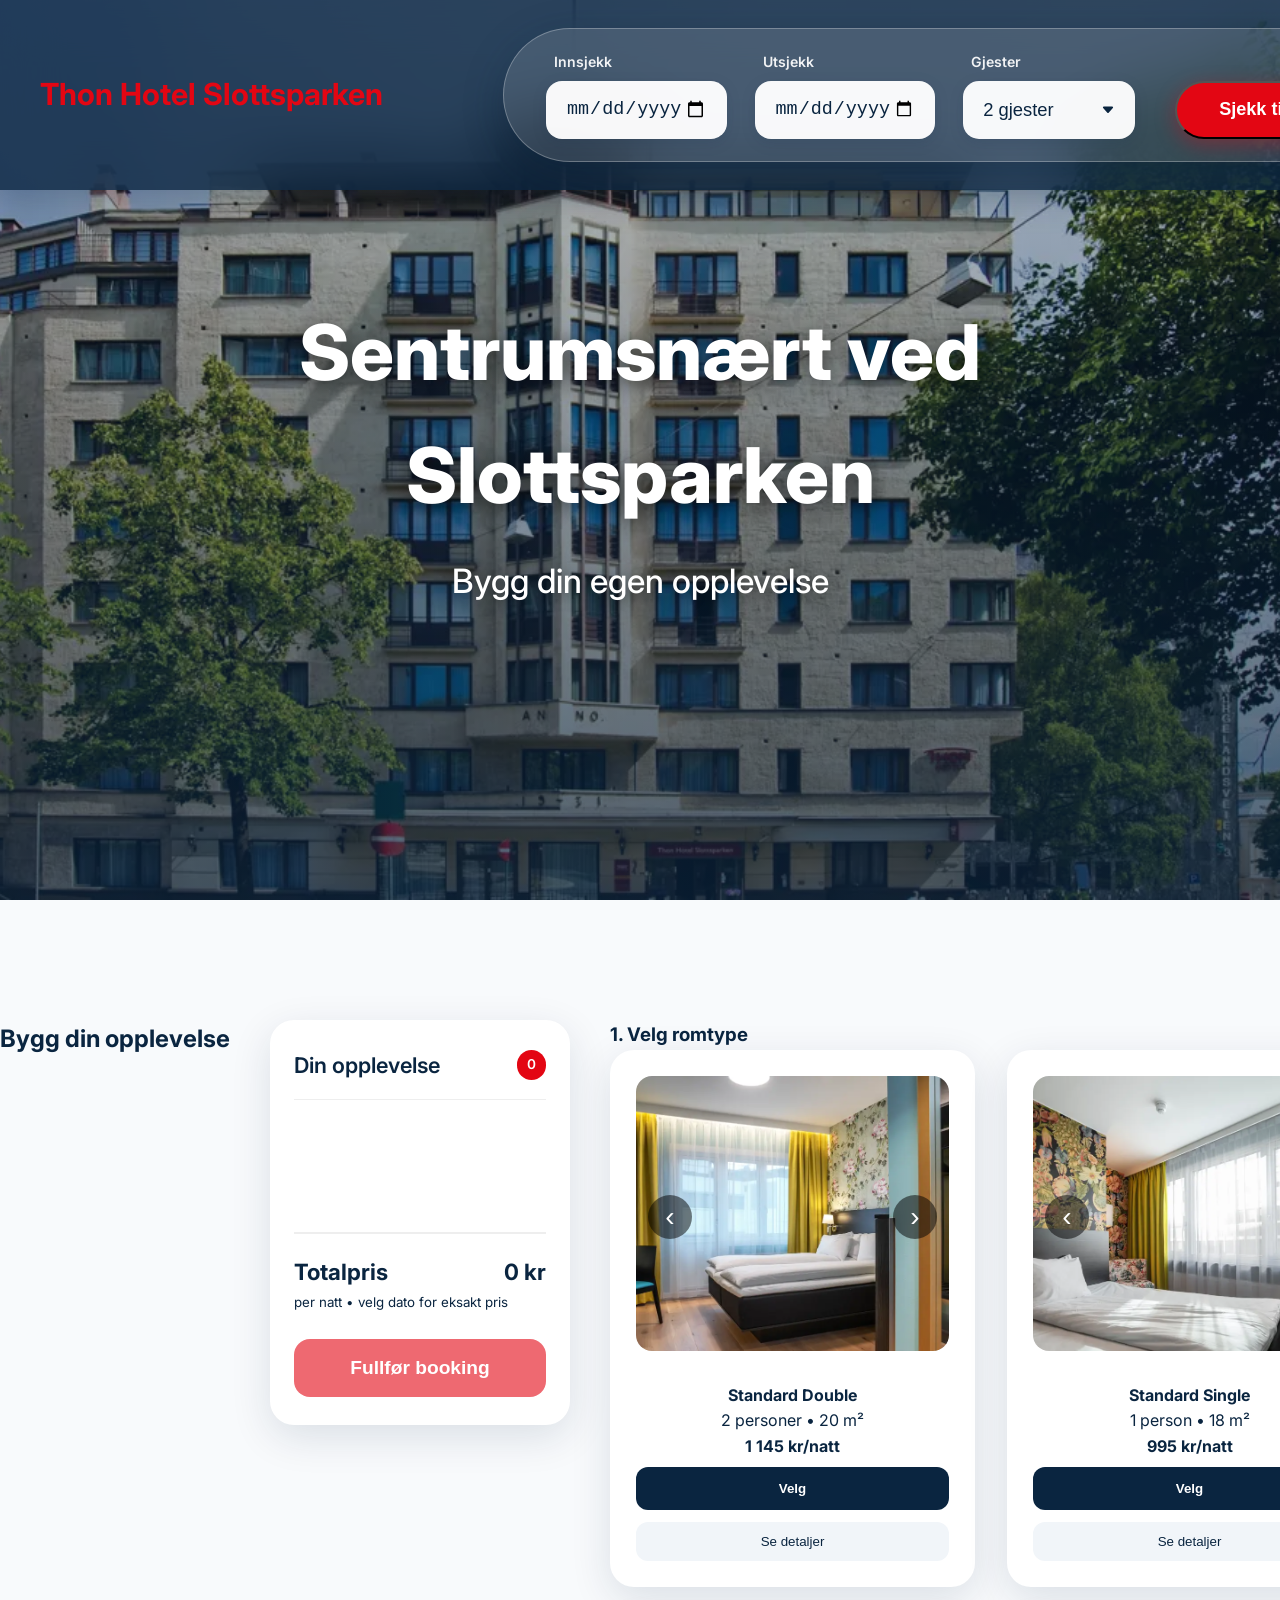
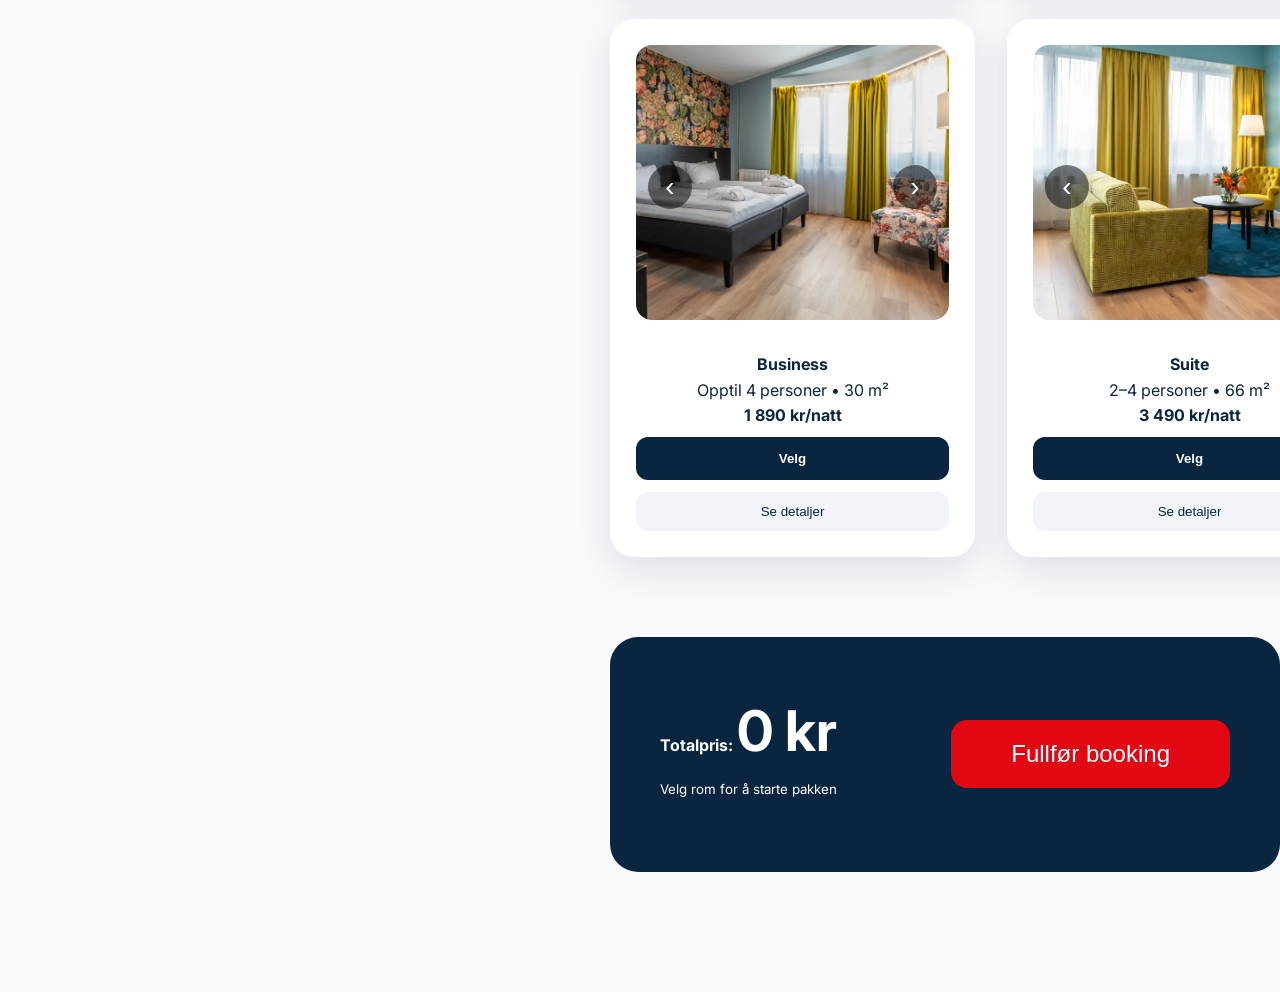
==== index.html @ 37985558 "first commit" ====
<!DOCTYPE html>
<html lang="no">
<head>
    <meta charset="UTF-8">
    <meta name="viewport" content="width=device-width, initial-scale=1.0">
    <title>Thon Hotel Slottsparken – Prototype</title>
    <link href="https://fonts.googleapis.com/css2?family=Inter:wght@400;500;600;700&display=swap" rel="stylesheet">
    <link rel="stylesheet" href="style.css">
</head>
<body>

<header class="booking-bar">
    <div class="container">
        <h1>Thon Hotel Slottsparken</h1>
        <div class="quick-book">
            <div class="field"><label>Innsjekk</label><input type="date" id="checkin" required></div>
            <div class="field"><label>Utsjekk</label><input type="date" id="checkout" required></div>
            <div class="field"><label>Gjester</label><select id="guests"><option value="1">1 gjest</option><option value="2" selected>2 gjester</option><option value="3">3 gjester</option><option value="4">4 gjester</option></select></div>
            <button onclick="document.getElementById('room-section').scrollIntoView({behavior:'smooth'})" class="search-btn">Sjekk tilgjengelighet</button>
            <div class="virtual-dropdown">
                <button class="virtual-btn">Virtual Tours ▾</button>
                <div class="virtual-menu">
                    <a href="#" onclick="openTour('https://kuula.co/share/collection/7DRM5?logo=0&info=0&fs=1&vr=1&sd=1')">Grotten – Vinsmaking</a>
                    <a href="#" onclick="openTour('https://kuula.co/share/collection/7DRM0?logo=0&info=0&fs=1&vr=1&sd=1')">Stella – Konferanserom</a>
                    <a href="#" onclick="openTour('https://kuula.co/share/collection/7Dsy9?logo=0&info=0&fs=1&vr=1&sd=1')">Kringla – Konferanserom</a>
                </div>
            </div>
        </div>
    </div>
</header>

<section class="hero">
    <div class="hero-overlay"></div>
    <div class="container hero-content">
        <h2>Sentrumsnært ved Slottsparken</h2>
        <p>Bygg din egen opplevelse</p>
    </div>
</section>

<section id="room-section" class="package-builder container">
    <h2>Bygg din opplevelse</h2>
    
    <!-- ====================== MODERNE HANDLEKURV (venstre + sticky) ====================== -->
    <aside id="modern-cart" class="modern-cart">
        <div class="cart-header">
            <h3>Din opplevelse</h3>
            <span id="cart-room-count" class="cart-count">0</span>
        </div>
        <div id="cart-items" class="cart-items"></div>
        <div class="cart-total">
            <div class="total-line">
                <span>Totalpris</span>
                <strong id="cart-total-price">0 kr</strong>
            </div>
            <small id="cart-nights-info">per natt • velg dato for eksakt pris</small>
        </div>
        <button id="cart-book-btn" class="cart-book-btn" disabled>Fullfør booking</button>
    </aside>
    <!-- ====================== SLUTT HANDLEKURV ====================== -->

    <div class="main-content">
        <div class="step">
            <h3>1. Velg romtype</h3>
            <div class="options rooms-grid">

                <!-- Standard Double -->
                <div class="card room-card" data-price="1145" data-room-index="0">
                    <div class="slider-container">
                        <button class="slider-btn prev" onclick="prevImage(this)">‹</button>
                        <img src="bilder/Thon_Hotel_Slottsparken_Standard_Rom%201.webp" class="room-image" alt="">
                        <button class="slider-btn next" onclick="nextImage(this)">›</button>
                    </div>
                    <h4>Standard Double</h4>
                    <p>2 personer • 20 m²</p>
                    <strong>1 145 kr/natt</strong>
                    <button onclick="selectRoom(this)" class="select-btn">Velg</button>
                    <button onclick="showRoomDetails(0)" class="details-btn">Se detaljer</button>
                </div>

                <!-- Standard Single -->
                <div class="card room-card" data-price="995" data-room-index="1">
                    <div class="slider-container">
                        <button class="slider-btn prev" onclick="prevImage(this)">‹</button>
                        <img src="bilder/Thon_Hotel_Slottsparken_Standard_Room_Single%201.webp" class="room-image" alt="">
                        <button class="slider-btn next" onclick="nextImage(this)">›</button>
                    </div>
                    <h4>Standard Single</h4>
                    <p>1 person • 18 m²</p>
                    <strong>995 kr/natt</strong>
                    <button onclick="selectRoom(this)" class="select-btn">Velg</button>
                    <button onclick="showRoomDetails(1)" class="details-btn">Se detaljer</button>
                </div>

                <!-- Superior -->
                <div class="card room-card" data-price="1345" data-room-index="2">
                    <div class="slider-container">
                        <button class="slider-btn prev" onclick="prevImage(this)">‹</button>
                        <img src="bilder/Thon_Hotel_Slottsparken_Superior_Room%201.webp" class="room-image" alt="">
                        <button class="slider-btn next" onclick="nextImage(this)">›</button>
                    </div>
                    <h4>Superior</h4>
                    <p>2 personer • 20 m²</p>
                    <strong>1 345 kr/natt</strong>
                    <button onclick="selectRoom(this)" class="select-btn">Velg</button>
                    <button onclick="showRoomDetails(2)" class="details-btn">Se detaljer</button>
                </div>

                <!-- Superior Twin -->
                <div class="card room-card" data-price="1395" data-room-index="3">
                    <div class="slider-container">
                        <button class="slider-btn prev" onclick="prevImage(this)">‹</button>
                        <img src="bilder/Thon_Hotel_Slottsparken_Superior_Rom_twin%201.webp" class="room-image" alt="">
                        <button class="slider-btn next" onclick="nextImage(this)">›</button>
                    </div>
                    <h4>Superior Twin</h4>
                    <p>2 personer • 20 m²</p>
                    <strong>1 395 kr/natt</strong>
                    <button onclick="selectRoom(this)" class="select-btn">Velg</button>
                    <button onclick="showRoomDetails(3)" class="details-btn">Se detaljer</button>
                </div>

                <!-- Business -->
                <div class="card room-card" data-price="1890" data-room-index="4">
                    <div class="slider-container">
                        <button class="slider-btn prev" onclick="prevImage(this)">‹</button>
                        <img src="bilder/Thon_Hotel_Slottsparken_Business_Room%201.webp" class="room-image" alt="">
                        <button class="slider-btn next" onclick="nextImage(this)">›</button>
                    </div>
                    <h4>Business</h4>
                    <p>Opptil 4 personer • 30 m²</p>
                    <strong>1 890 kr/natt</strong>
                    <button onclick="selectRoom(this)" class="select-btn">Velg</button>
                    <button onclick="showRoomDetails(4)" class="details-btn">Se detaljer</button>
                </div>

                <!-- Suite -->
                <div class="card room-card" data-price="3490" data-room-index="5">
                    <div class="slider-container">
                        <button class="slider-btn prev" onclick="prevImage(this)">‹</button>
                        <img src="bilder/Thon_Hotel_Slottsparken_Suite%201.webp" class="room-image" alt="">
                        <button class="slider-btn next" onclick="nextImage(this)">›</button>
                    </div>
                    <h4>Suite</h4>
                    <p>2–4 personer • 66 m²</p>
                    <strong>3 490 kr/natt</strong>
                    <button onclick="selectRoom(this)" class="select-btn">Velg</button>
                    <button onclick="showRoomDetails(5)" class="details-btn">Se detaljer</button>
                </div>

                <!-- Junior Suite -->
                <div class="card room-card" data-price="2890" data-room-index="6">
                    <div class="slider-container">
                        <button class="slider-btn prev" onclick="prevImage(this)">‹</button>
                        <img src="bilder/thon-hotel-slottsparken-juniorsuite-1%201.webp" class="room-image" alt="">
                        <button class="slider-btn next" onclick="nextImage(this)">›</button>
                    </div>
                    <h4>Junior Suite</h4>
                    <p>2–4 personer • 40 m²</p>
                    <strong>2 890 kr/natt</strong>
                    <button onclick="selectRoom(this)" class="select-btn">Velg</button>
                    <button onclick="showRoomDetails(6)" class="details-btn">Se detaljer</button>
                </div>

                <!-- 2-roms Leilighet -->
                <div class="card room-card" data-price="2545" data-room-index="7">
                    <div class="slider-container">
                        <button class="slider-btn prev" onclick="prevImage(this)">‹</button>
                        <img src="bilder/thon-hotel-slottsparken-leilighet-64%201.webp" class="room-image" alt="">
                        <button class="slider-btn next" onclick="nextImage(this)">›</button>
                    </div>
                    <h4>2-roms Leilighet</h4>
                    <p>2–4 personer • 30–66 m²</p>
                    <strong>2 545 kr/natt</strong>
                    <button onclick="selectRoom(this)" class="select-btn">Velg</button>
                    <button onclick="showRoomDetails(7)" class="details-btn">Se detaljer</button>
                </div>

            </div>
        </div>

        <div class="step" id="extras-section" style="display:none; margin-top:80px;">
            <h3>2. Legg til opplevelser</h3>
            <div class="options extras-grid">
                <label class="extra-card"><input type="checkbox" data-price="590" data-name="Vinsmaking i Grotten" onchange="updateTotal()"><div class="extra-info"><span>Vinsmaking i Grotten</span><strong>+ 590 kr</strong></div></label>
                <label class="extra-card"><input type="checkbox" data-price="790" data-name="Spa-inngang" onchange="updateTotal()"><div class="extra-info"><span>Spa-inngang</span><strong>+ 790 kr</strong></div></label>
                <label class="extra-card"><input type="checkbox" data-price="490" data-name="Oslo Tour" onchange="updateTotal()"><div class="extra-info"><span>Oslo Tour</span><strong>+ 490 kr</strong></div></label>
                <label class="extra-card"><input type="checkbox" data-price="890" data-name="Middagspakke" onchange="updateTotal()"><div class="extra-info"><span>Middagspakke</span><strong>+ 890 kr</strong></div></label>
            </div>
        </div>

        <div class="summary">
            <div class="summary-details">
                <p><strong>Totalpris:</strong> <span id="total-price">0 kr</span></p>
                <small id="package-info">Velg rom for å starte pakken</small>
                <div id="selected-items" style="margin-top:20px; font-size:1.1rem;"></div>
            </div>
            <button id="book-btn" disabled onclick="alert('Går til betaling... (demo)')">Fullfør booking</button>
        </div>
    </div>
</section>

<div id="roomModal" class="room-modal">
    <div class="modal-content">
        <span class="close-modal" onclick="closeRoomModal()">✕</span>
        <div id="modalContent"></div>
    </div>
</div>

<div id="tourModal" class="tour-modal">
    <span class="close-tour" onclick="closeTour()">✕</span>
    <iframe id="tourFrame" frameborder="0" allowfullscreen></iframe>
</div>

<!-- ====================== NY MODERNE BILDE LIGHTBOX ====================== -->
<div id="lightbox" class="lightbox">
    <div class="lightbox-content">
        <span class="lightbox-close" onclick="closeLightbox()">✕</span>
        <button class="lightbox-nav lightbox-prev" onclick="prevLightboxImage()">‹</button>
        <img id="lightbox-image" src="" alt="">
        <button class="lightbox-nav lightbox-next" onclick="nextLightboxImage()">›</button>
        <div id="lightbox-counter" class="lightbox-counter"></div>
    </div>
</div>
<!-- ====================== SLUTT LIGHTBOX ====================== -->

<script src="javascript.js"></script>
</body>
</html>
---- style.css ----
* {margin:0;padding:0;box-sizing:border-box;}
:root {--thon-red:#E30613;--marine-blue:#0A2540;--light-bg:#F8FAFC;--card-bg:#FFFFFF;--shadow:0 12px 40px rgba(10,37,64,0.12);--glass:rgba(255,255,255,0.18);}
body {font-family:'Inter',sans-serif;background:var(--light-bg);color:var(--marine-blue);line-height:1.6;}
.container {max-width:1920px;margin:0 auto;padding:0 40px;}

/* ====================== NY & FINERE BOOKING-BAR ====================== */
.booking-bar {
    position:absolute;
    top:0;
    left:0;
    right:0;
    z-index:100;
    background:rgba(10,37,64,0.78);
    backdrop-filter:blur(28px);
    padding:28px 0;
    box-shadow:0 8px 32px rgba(10,37,64,0.25);
}

.booking-bar .container {
    display:flex;
    align-items:center;
    justify-content:space-between;
}

.booking-bar h1 {
    color:var(--thon-red);
    font-size:1.9rem;
    font-weight:700;
    margin-right:120px;
    white-space:nowrap;
}

.quick-book {
    display:flex;
    gap:28px;
    background:rgba(255,255,255,0.13);
    padding:22px 42px;
    border-radius:9999px;
    align-items:flex-end;
    border:1px solid rgba(255,255,255,0.28);
    box-shadow:0 12px 40px rgba(10,37,64,0.3);
}

.field {
    display:flex;
    flex-direction:column;
    gap:7px;
    min-width:172px;
}

.field label {
    font-size:0.88rem;
    font-weight:600;
    color:rgba(255,255,255,0.92);
    padding-left:8px;
}

.quick-book input,
.quick-book select {
    background:rgba(255,255,255,0.96);
    border:none;
    border-radius:16px;
    color:#0A2540;
    font-size:1.15rem;
    font-weight:500;
    padding:15px 20px;
    height:58px;
    box-shadow:0 4px 15px rgba(10,37,64,0.12);
    transition:all 0.25s ease;
}

.quick-book input:focus,
.quick-book select:focus {
    outline:none;
    box-shadow:0 0 0 3px rgba(227,6,19,0.35);
    transform:translateY(-1px);
}

.quick-book select {
    appearance:none;
    background-image:url("data:image/svg+xml,%3Csvg xmlns='http://www.w3.org/2000/svg' width='14' height='14' fill='%230A2540' viewBox='0 0 16 16'%3E%3Cpath d='M7.247 11.14 2.451 5.658C1.885 5.013 2.345 4 3.204 4h9.592a1 1 0 0 1 .753 1.659l-4.796 5.48a1 1 0 0 1-1.506 0z'/%3E%3C/svg%3E");
    background-position:right 20px center;
    background-repeat:no-repeat;
    padding-right:52px;
}

.search-btn {
    background:var(--thon-red);
    color:white;
    padding:0 42px;
    border-radius:9999px;
    font-size:1.13rem;
    font-weight:600;
    height:58px;
    display:flex;
    align-items:center;
    justify-content:center;
    white-space:nowrap;
    transition:all 0.25s ease;
    box-shadow:0 6px 20px rgba(227,6,19,0.35);
}

.search-btn:hover {
    transform:translateY(-2px);
    box-shadow:0 10px 30px rgba(227,6,19,0.45);
}

.virtual-btn {
    background:rgba(255,255,255,0.15);
    color:white;
    padding:0 32px;
    border-radius:9999px;
    height:58px;
    display:flex;
    align-items:center;
    justify-content:center;
    font-size:1.06rem;
    font-weight:500;
    border:1px solid rgba(255,255,255,0.25);
    transition:all 0.25s ease;
    cursor: pointer;
}

.virtual-btn:hover {
    background:rgba(255,255,255,0.25);
    transform:translateY(-1px);
}

/* ====================== VIRUTAL TOURS DROPDOWN – NÅ PERFEKT ====================== */
.virtual-dropdown {
    position: relative;
    display: inline-block;
}

.virtual-menu {
    display: none;
    position: absolute;
    top: calc(100% + 10px);
    right: 0;
    background: rgba(10,37,64,0.96);
    backdrop-filter: blur(24px);
    border-radius: 18px;
    padding: 14px 0;
    min-width: 280px;
    box-shadow: 0 20px 60px rgba(10,37,64,0.45);
    z-index: 300;
    border: 1px solid rgba(255,255,255,0.18);
    overflow: hidden;
}

.virtual-dropdown:hover .virtual-menu {
    display: block;
}

.virtual-menu a {
    display: block;
    padding: 14px 28px;
    color: white;
    text-decoration: none;
    font-size: 1.05rem;
    font-weight: 500;
    transition: all 0.2s ease;
}

.virtual-menu a:hover {
    background: rgba(227,6,19,0.25);
    padding-left: 34px;
}
/* ====================== SLUTT VIRUTAL TOURS ====================== */

.search-btn {
    margin-left: 12px;
}

/* ====================== HERO TEKST ====================== */
.hero {height:100vh;background:url('bilder/thon_hotel_slottsparken.webp') center/cover no-repeat;position:relative;}
.hero-overlay {position:absolute;inset:0;background:linear-gradient(to bottom,rgba(10,37,64,0.25),rgba(10,37,64,0.72));}
.hero-content {position:relative;z-index:2;color:white;text-align:center;}
.hero-content h2 {font-size:4.8rem;font-weight:800;}

.hero {
    display: flex;
    align-items: center;
    justify-content: center;
}
.hero .hero-content {
    max-width: 920px;
    padding: 0 40px;
    text-align: center;
}
.hero-content h2 {
    margin-bottom: 16px;
    text-shadow: 0 4px 20px rgba(0,0,0,0.6);
}
.hero-content p {
    font-size: 2.1rem;
    font-weight: 500;
    text-shadow: 0 3px 15px rgba(0,0,0,0.5);
}

/* ====================== NY FINERE "LEGG TIL OPPLEVELSER" ====================== */
#extras-section {
    margin-top: 100px;
}

#extras-section h3 {
    font-size: 2.5rem;
    font-weight: 700;
    color: var(--marine-blue);
    margin-bottom: 48px;
    text-align: center;
}

.extras-grid {
    display: grid;
    grid-template-columns: repeat(auto-fit, minmax(340px, 1fr));
    gap: 28px;
}

.extra-card {
    background: var(--card-bg);
    border: 3px solid #f1f5f9;
    border-radius: 24px;
    padding: 28px;
    display: flex;
    align-items: center;
    gap: 24px;
    cursor: pointer;
    transition: all 0.35s cubic-bezier(0.4, 0, 0.2, 1);
    box-shadow: var(--shadow);
}

.extra-card:hover {
    border-color: var(--thon-red);
    transform: translateY(-8px);
    box-shadow: 0 25px 60px rgba(227,6,19,0.18);
}

.extra-card input[type="checkbox"] {
    width: 28px;
    height: 28px;
    accent-color: var(--thon-red);
    cursor: pointer;
    margin-top: 3px;
    flex-shrink: 0;
}

.extra-info {
    flex: 1;
}

.extra-info span {
    font-size: 1.35rem;
    font-weight: 600;
    color: var(--marine-blue);
    display: block;
    margin-bottom: 6px;
}

.extra-info strong {
    font-size: 1.48rem;
    color: var(--thon-red);
    font-weight: 700;
}
/* ====================== SLUTT NY OPPLEVELSER ====================== */

.package-builder {padding:120px 0;background:var(--light-bg);}

.package-builder.container {
    display: flex;
    gap: 40px;
    align-items: flex-start;
}

.main-content {flex: 1; min-width: 0;}

/* Romkort (uendret) */
.rooms-grid {
    display: grid;
    grid-template-columns: repeat(4, minmax(365px, 1fr));
    gap: 32px;
}

.card {background:var(--card-bg);border-radius:24px;overflow:hidden;box-shadow:var(--shadow);text-align:center;padding:26px;transition:all 0.3s ease;}
.room-image {width:100%;height:275px;object-fit:cover;border-radius:16px;}
.slider-container {position:relative;margin-bottom:24px;}
.slider-btn {position:absolute;top:50%;transform:translateY(-50%);background:rgba(0,0,0,0.5);color:white;border:none;width:44px;height:44px;font-size:28px;cursor:pointer;border-radius:50%;display:flex;align-items:center;justify-content:center;}
.slider-btn:hover {background:rgba(0,0,0,0.7);}
.prev {left:12px;} .next {right:12px;}

.details-btn {margin-top:12px;padding:12px 24px;background:#f1f5f9;color:var(--marine-blue);border:none;border-radius:12px;cursor:pointer;width:100%;font-weight:500;}
.select-btn {margin-top:8px;padding:14px 36px;background:var(--marine-blue);color:white;border:none;border-radius:12px;cursor:pointer;width:100%;font-weight:600;}

.room-card.selected {
    border: 4px solid var(--thon-red);
    box-shadow: 0 0 0 8px rgba(227,6,19,0.18);
    transform: scale(1.02);
}

/* Totalsum (uendret) */
.summary {
    margin-top: 80px;
    background:var(--marine-blue);
    color:white;
    padding:50px;
    border-radius:28px;
    display:flex;
    justify-content:space-between;
    align-items:center;
    gap:30px;
    max-width: 1556px;
    margin-left: auto;
    margin-right: auto;
}
#total-price {font-size:3.5rem;font-weight:700;}
#book-btn {padding:20px 60px;font-size:1.5rem;background:var(--thon-red);border:none;border-radius:16px;color:white;cursor:pointer;}

/* Modals og cart (uendret) */
.room-modal {position:fixed;inset:0;background:rgba(0,0,0,0.85);display:none;z-index:9999;align-items:center;justify-content:center;}
.modal-content {background:white;max-width:720px;width:90%;border-radius:24px;padding:40px;position:relative;max-height:90vh;overflow-y:auto;}
.close-modal {position:absolute;top:20px;right:30px;font-size:32px;cursor:pointer;color:#666;}

.tour-modal {position:fixed;inset:0;background:black;display:none;z-index:9999;}
.tour-modal iframe {width:100%;height:100%;}
.close-tour {position:absolute;top:30px;right:40px;color:white;font-size:2.5rem;cursor:pointer;z-index:10000;}

.modern-cart {
    position: sticky;
    top: 160px;
    background: white;
    border-radius: 24px;
    box-shadow: var(--shadow);
    padding: 28px 24px;
    width: 300px;
    height: fit-content;
    flex-shrink: 0;
    z-index: 10;
}

.cart-header {display:flex;justify-content:space-between;align-items:center;margin-bottom:24px;padding-bottom:16px;border-bottom:1px solid #eee;}
.cart-header h3 {font-size:1.35rem;font-weight:600;color:var(--marine-blue);margin:0;}
.cart-count {background:var(--thon-red);color:white;font-size:0.85rem;font-weight:600;padding:4px 10px;border-radius:20px;}
.cart-items {margin-bottom:28px;min-height:80px;}
.cart-item {display:flex;justify-content:space-between;align-items:center;padding:12px 0;border-bottom:1px solid #f1f1f1;}
.cart-item:last-child {border-bottom:none;}
.cart-item-name {font-weight:500;color:var(--marine-blue);}
.cart-item-price {font-weight:600;color:var(--thon-red);}
.cart-item-remove {background:none;border:none;color:#999;font-size:1.1rem;cursor:pointer;padding:4px 8px;}
.cart-item-remove:hover {color:var(--thon-red);}
.cart-total {padding-top:20px;border-top:2px solid #eee;margin-bottom:24px;}
.total-line {display:flex;justify-content:space-between;font-size:1.4rem;font-weight:700;color:var(--marine-blue);}
.cart-book-btn {width:100%;background:var(--thon-red);color:white;border:none;padding:18px;font-size:1.2rem;font-weight:600;border-radius:16px;cursor:pointer;transition:all 0.2s;}
.cart-book-btn:hover:not(:disabled) {transform:translateY(-2px);box-shadow:0 10px 25px rgba(227,6,19,0.3);}
.cart-book-btn:disabled {opacity:0.6;cursor:not-allowed;}

@media (max-width: 1100px) {
    .modern-cart {display:none !important;}
    .package-builder.container {flex-direction:column;}
    .rooms-grid {grid-template-columns: repeat(2, minmax(300px, 1fr));}
    .summary {max-width: 100%; margin-left:0; margin-right:0;}
}

/* Lightbox (uendret) */
.lightbox {
    position: fixed;
    inset: 0;
    background: rgba(10,37,64,0.95);
    display: none;
    align-items: center;
    justify-content: center;
    z-index: 99999;
    cursor: zoom-out;
}

.lightbox-content {position: relative;max-width: 92vw;max-height: 92vh;}
.lightbox-image {max-width: 100%;max-height: 92vh;border-radius: 16px;box-shadow: 0 30px 80px rgba(0,0,0,0.6);display: block;}
.lightbox-nav {position: absolute;top: 50%;transform: translateY(-50%);background: rgba(255,255,255,0.15);color: white;border: none;width: 60px;height: 60px;font-size: 42px;display: flex;align-items: center;justify-content: center;border-radius: 50%;cursor: pointer;transition: all 0.2s;backdrop-filter: blur(10px);}
.lightbox-nav:hover {background: var(--thon-red);transform: translateY(-50%) scale(1.1);}
.lightbox-prev {left: -30px;}
.lightbox-next {right: -30px;}
.lightbox-close {position: absolute;top: -50px;right: 0;font-size: 42px;color: white;cursor: pointer;z-index: 10;text-shadow: 0 2px 10px rgba(0,0,0,0.5);}
.lightbox-counter {position: absolute;bottom: -45px;left: 50%;transform: translateX(-50%);color: white;font-size: 1.1rem;background: rgba(0,0,0,0.5);padding: 6px 18px;border-radius: 30px;backdrop-filter: blur(10px);}
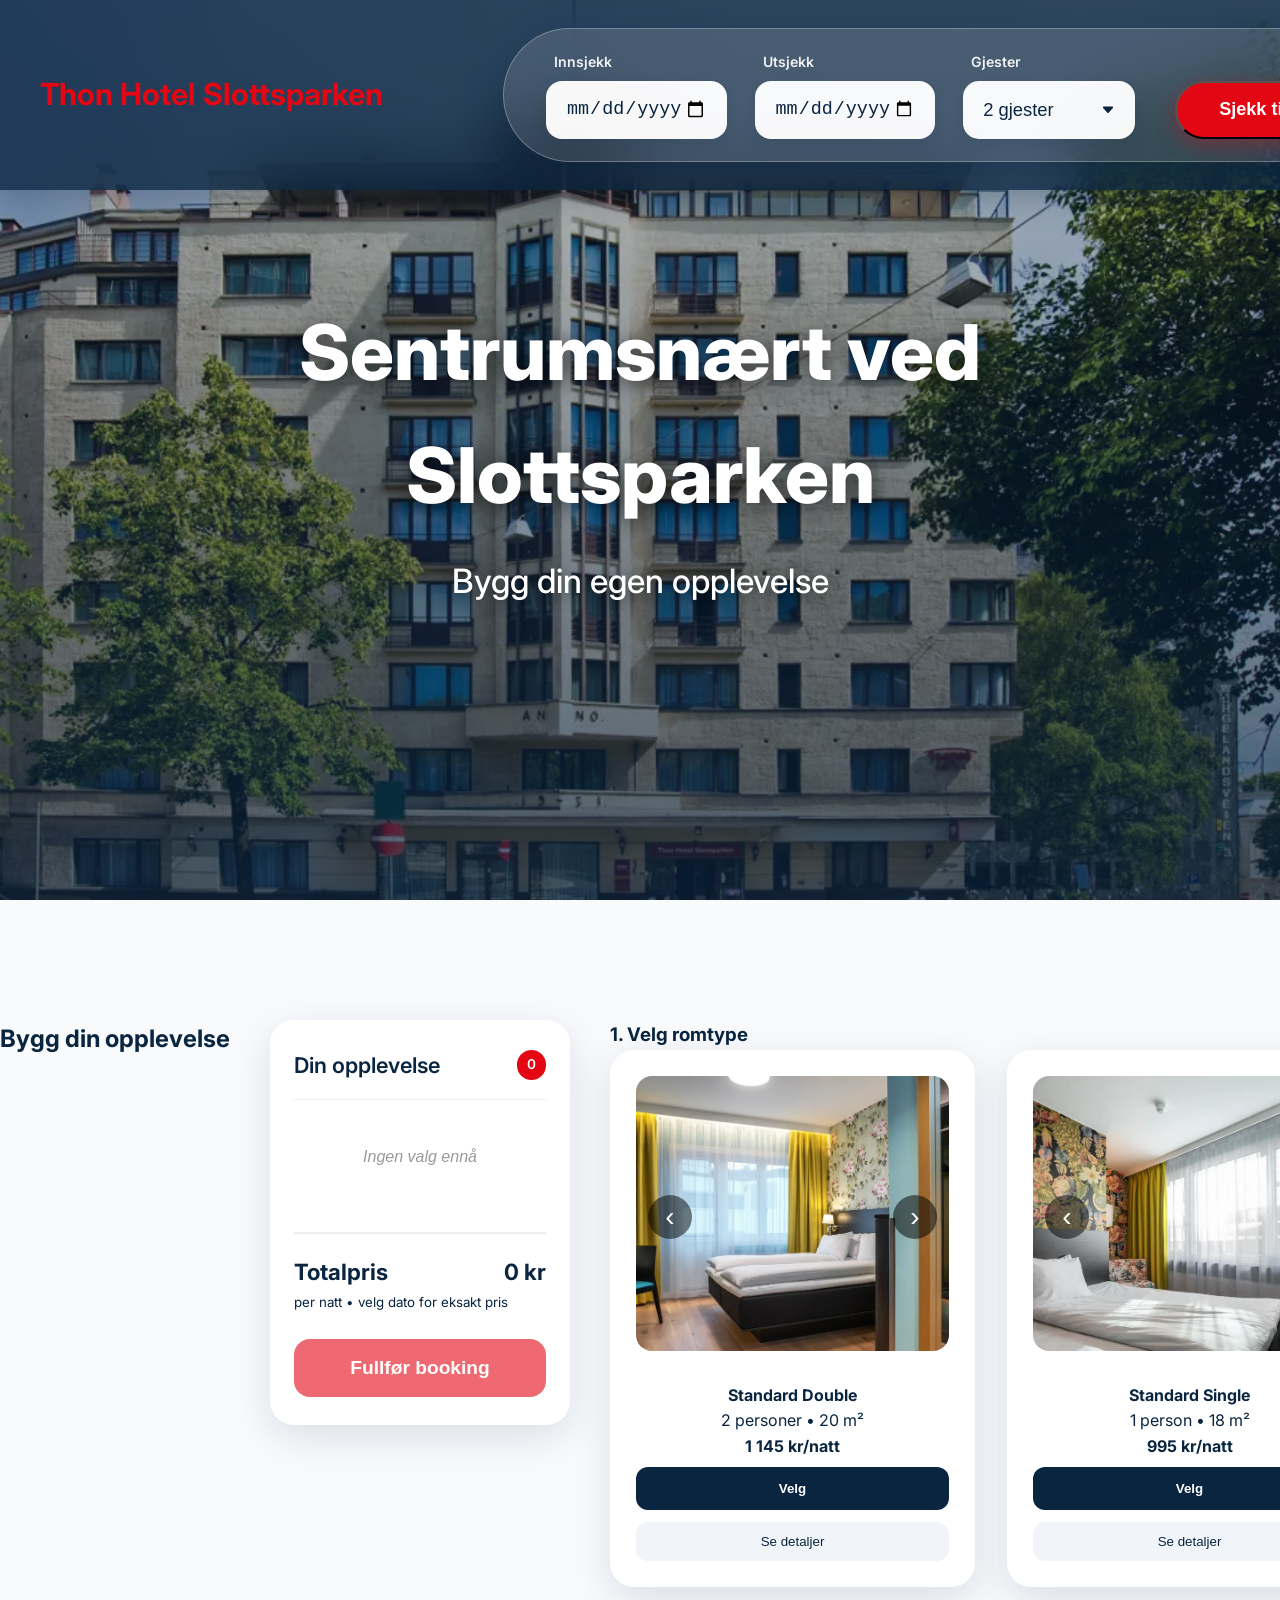
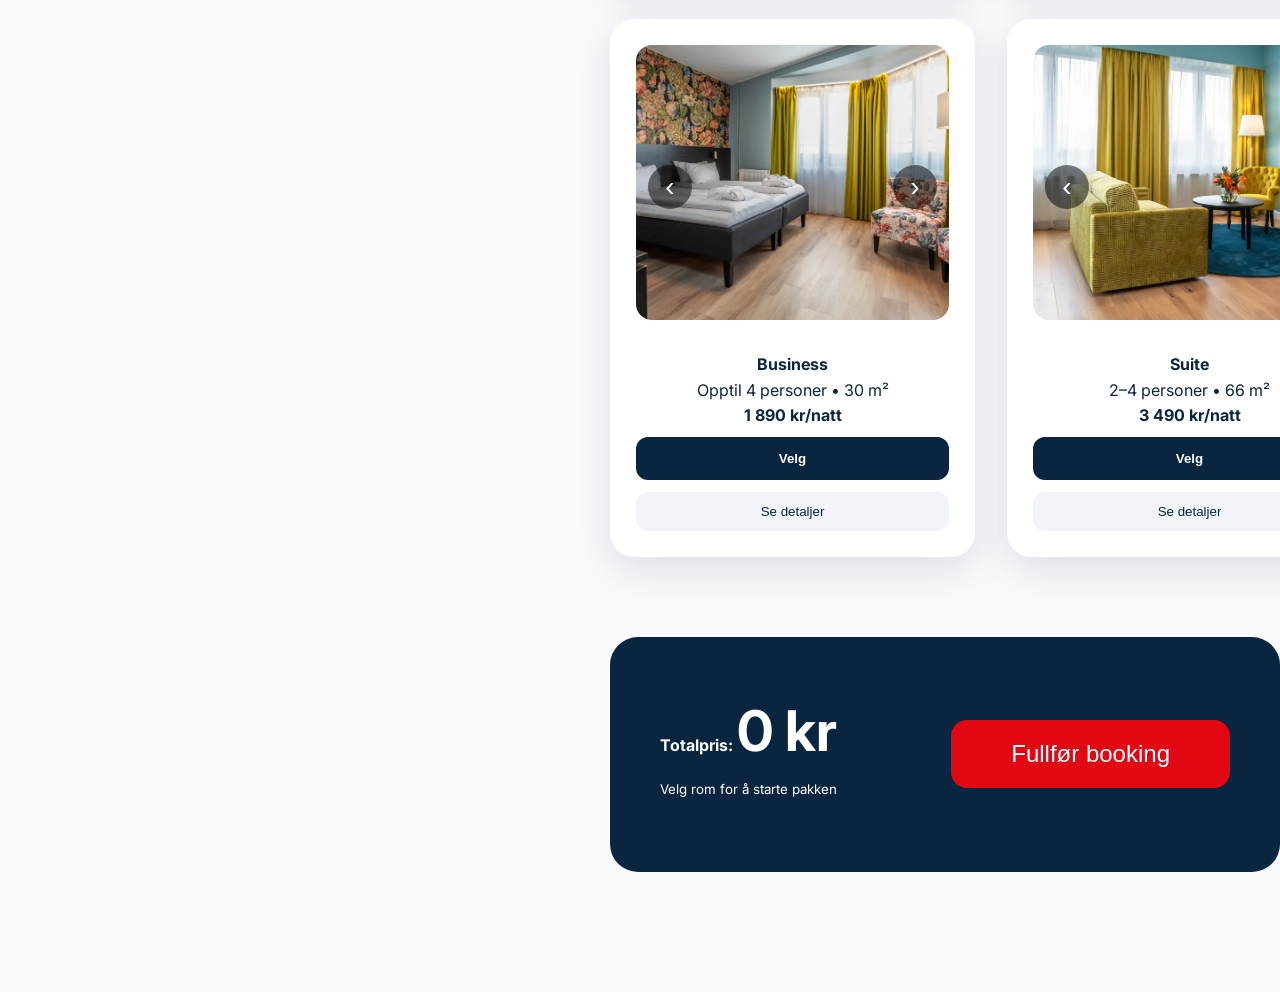
==== commit ae58fb93: "Update index.html" ====
--- a/index.html
+++ b/index.html
@@ -223,6 +223,6 @@
 </div>
 <!-- ====================== SLUTT LIGHTBOX ====================== -->
 
-<script src="javascript.js"></script>
+<script src="Javascript.js"></script>
 </body>
-</html>+</html>
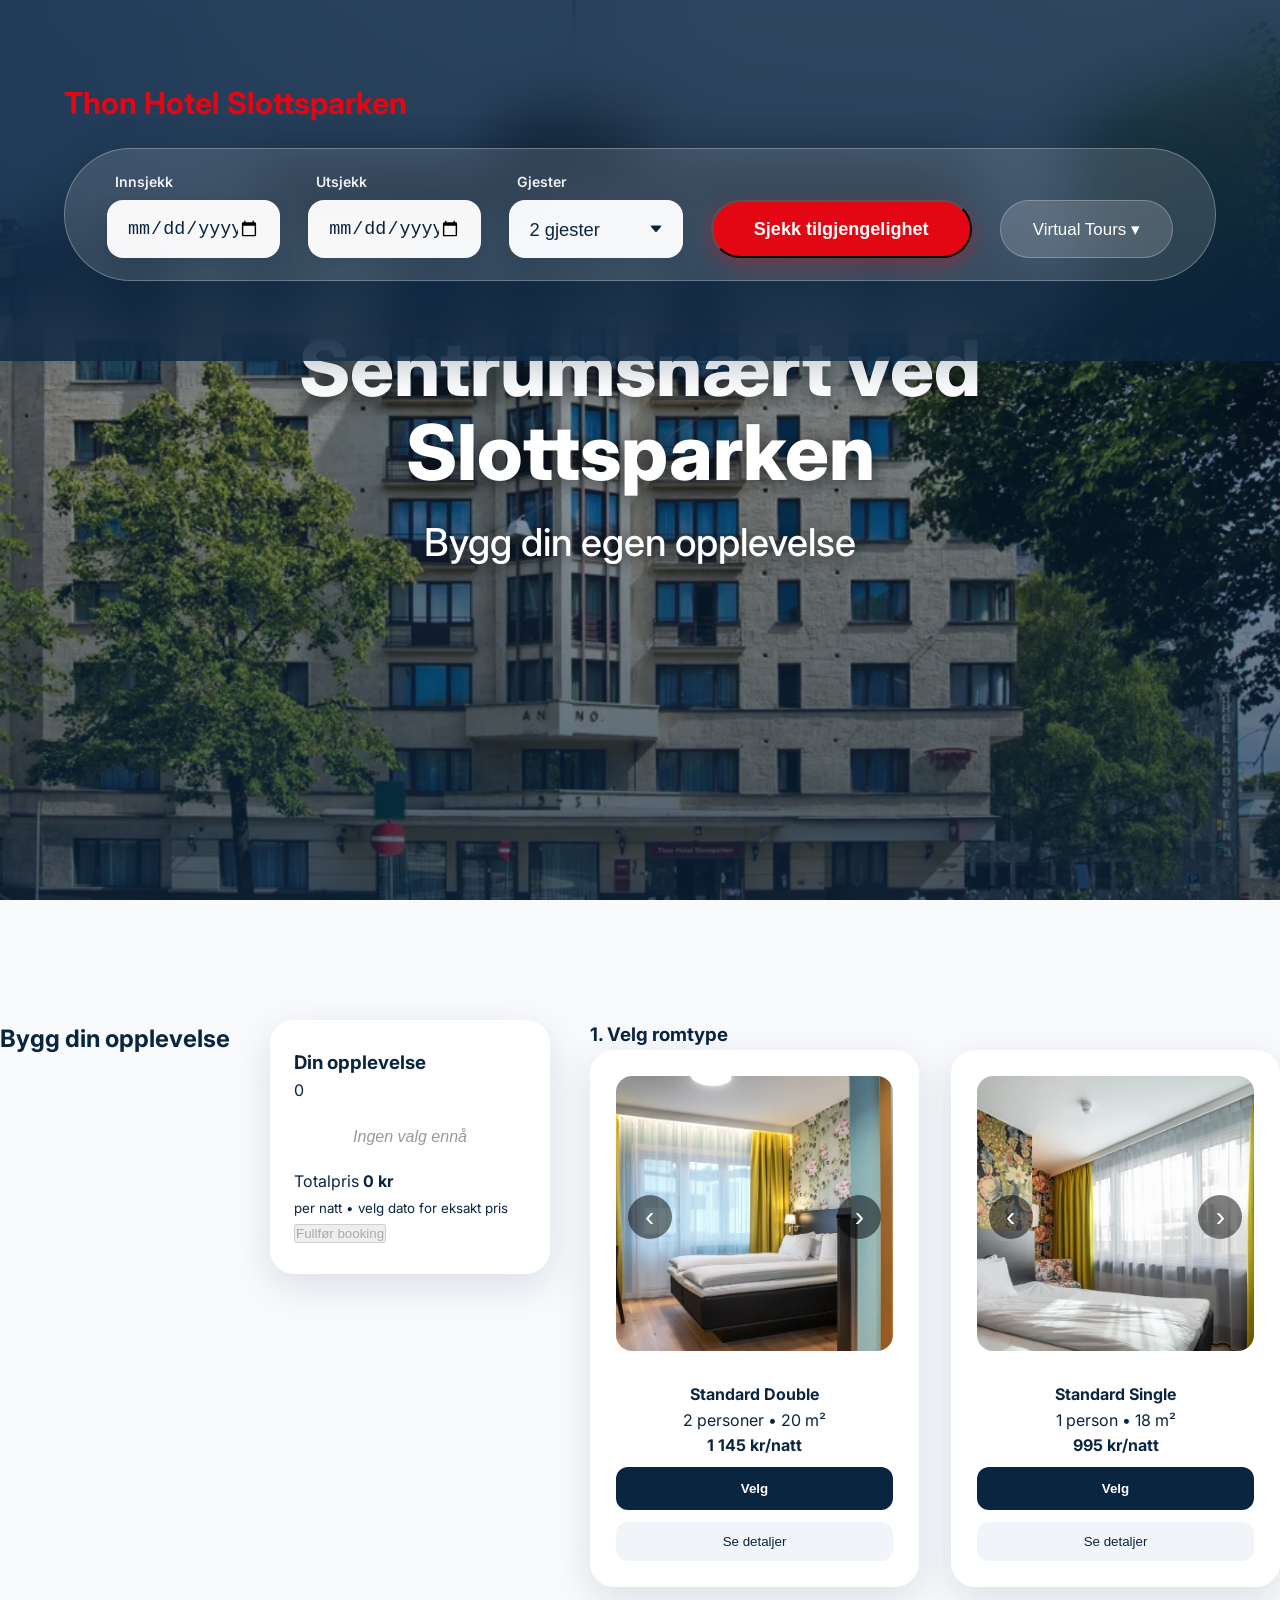
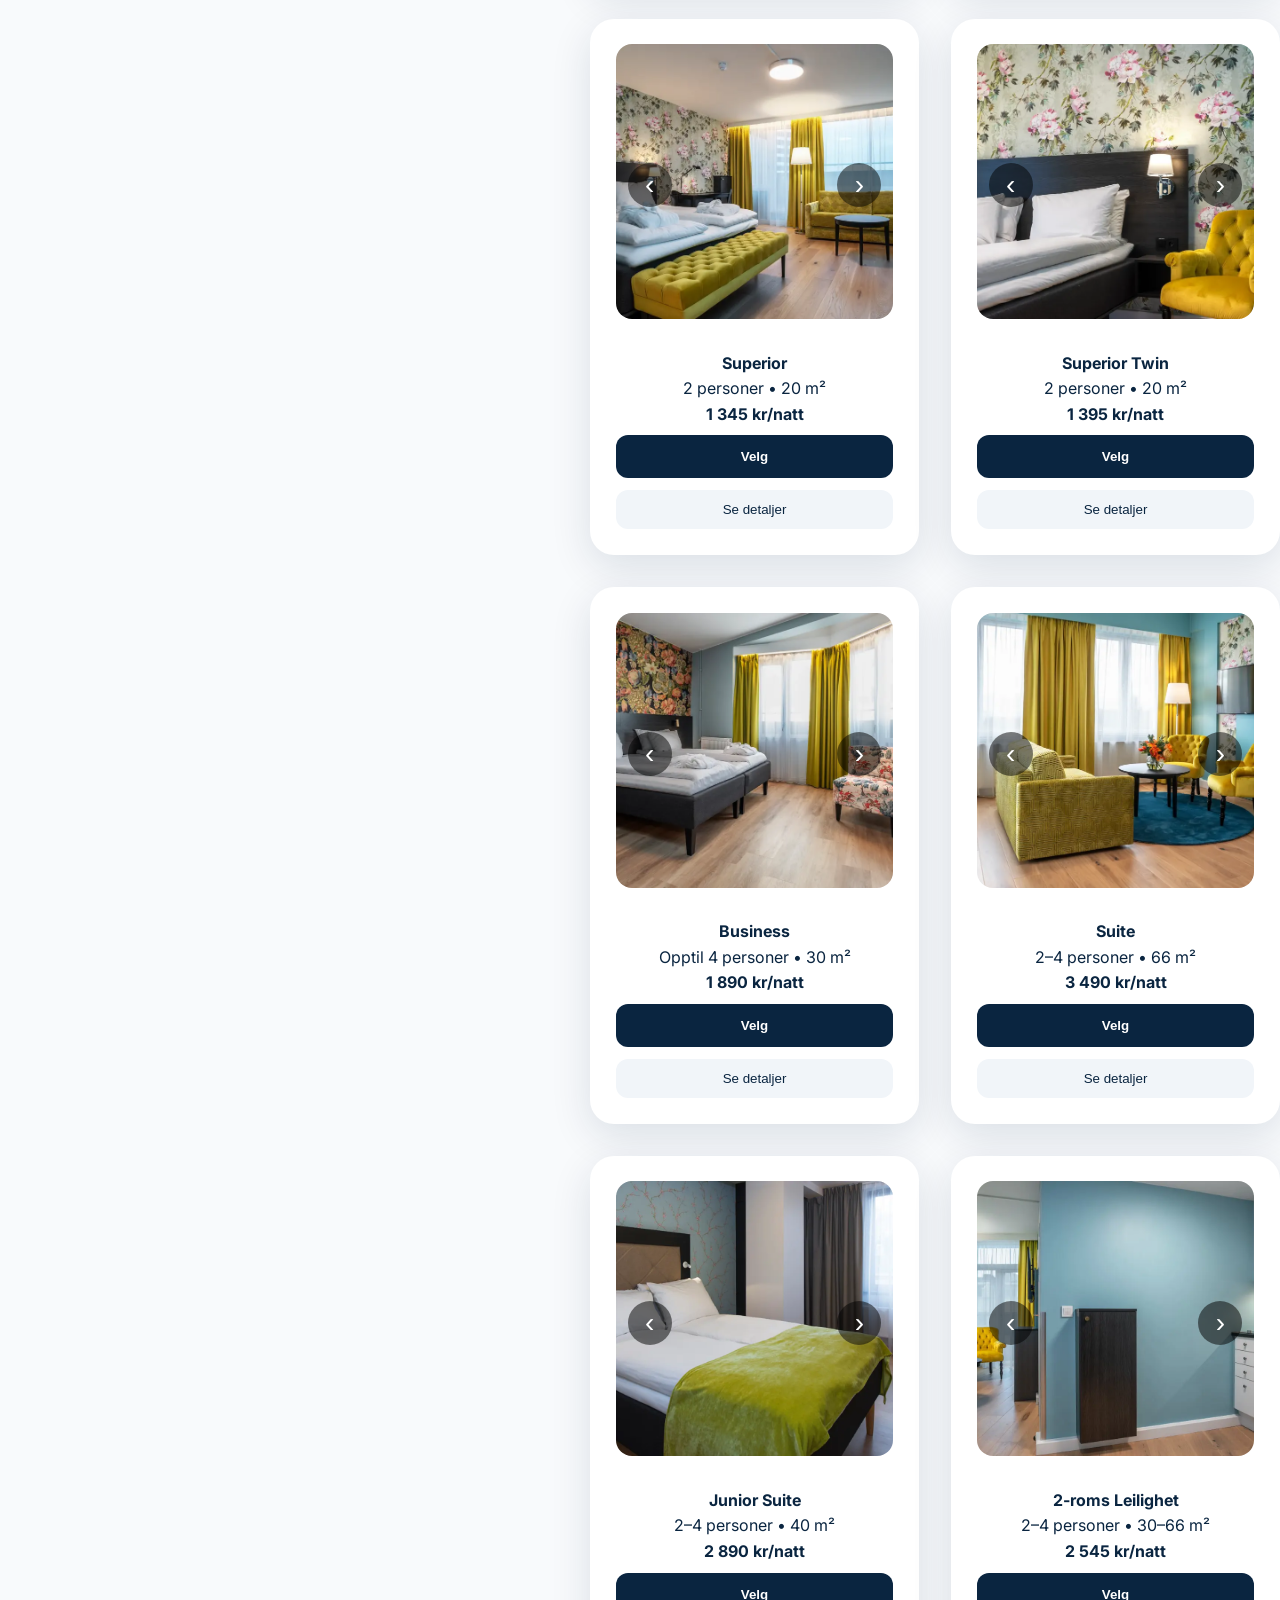
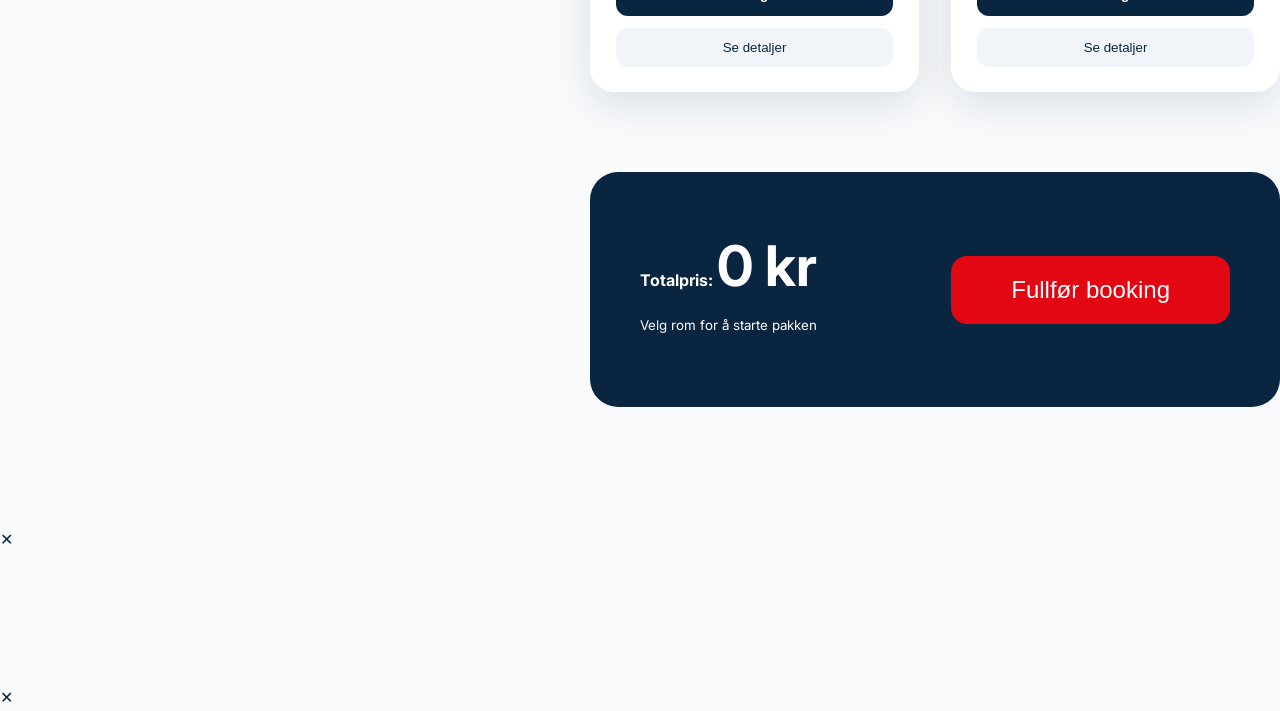
==== commit 1969ae89: "Update index.html" ====
--- a/index.html
+++ b/index.html
@@ -15,7 +15,12 @@
         <div class="quick-book">
             <div class="field"><label>Innsjekk</label><input type="date" id="checkin" required></div>
             <div class="field"><label>Utsjekk</label><input type="date" id="checkout" required></div>
-            <div class="field"><label>Gjester</label><select id="guests"><option value="1">1 gjest</option><option value="2" selected>2 gjester</option><option value="3">3 gjester</option><option value="4">4 gjester</option></select></div>
+            <div class="field"><label>Gjester</label><select id="guests">
+                <option value="1">1 gjest</option>
+                <option value="2" selected>2 gjester</option>
+                <option value="3">3 gjester</option>
+                <option value="4">4 gjester</option>
+            </select></div>
             <button onclick="document.getElementById('room-section').scrollIntoView({behavior:'smooth'})" class="search-btn">Sjekk tilgjengelighet</button>
             <div class="virtual-dropdown">
                 <button class="virtual-btn">Virtual Tours ▾</button>
@@ -40,7 +45,7 @@
 <section id="room-section" class="package-builder container">
     <h2>Bygg din opplevelse</h2>
     
-    <!-- ====================== MODERNE HANDLEKURV (venstre + sticky) ====================== -->
+    <!-- ====================== MODERNE HANDLEKURV ====================== -->
     <aside id="modern-cart" class="modern-cart">
         <div class="cart-header">
             <h3>Din opplevelse</h3>
@@ -211,7 +216,6 @@
     <iframe id="tourFrame" frameborder="0" allowfullscreen></iframe>
 </div>
 
-<!-- ====================== NY MODERNE BILDE LIGHTBOX ====================== -->
 <div id="lightbox" class="lightbox">
     <div class="lightbox-content">
         <span class="lightbox-close" onclick="closeLightbox()">✕</span>
@@ -221,8 +225,7 @@
         <div id="lightbox-counter" class="lightbox-counter"></div>
     </div>
 </div>
-<!-- ====================== SLUTT LIGHTBOX ====================== -->
-
-<script src="Javascript.js"></script>
+
+<script src="Javascript.js"></script>  <!-- Endre til "javascript.js" hvis du renamed fila -->
 </body>
 </html>
--- a/style.css
+++ b/style.css
@@ -1,132 +1,155 @@
 * {margin:0;padding:0;box-sizing:border-box;}
-:root {--thon-red:#E30613;--marine-blue:#0A2540;--light-bg:#F8FAFC;--card-bg:#FFFFFF;--shadow:0 12px 40px rgba(10,37,64,0.12);--glass:rgba(255,255,255,0.18);}
-body {font-family:'Inter',sans-serif;background:var(--light-bg);color:var(--marine-blue);line-height:1.6;}
-.container {max-width:1920px;margin:0 auto;padding:0 40px;}
+:root {
+    --thon-red: #E30613;
+    --marine-blue: #0A2540;
+    --light-bg: #F8FAFC;
+    --card-bg: #FFFFFF;
+    --shadow: 0 12px 40px rgba(10,37,64,0.12);
+    --glass: rgba(255,255,255,0.18);
+}
+body {
+    font-family: 'Inter', sans-serif;
+    background: var(--light-bg);
+    color: var(--marine-blue);
+    line-height: 1.6;
+}
+
+/* ====================== CONTAINER – nå mer fluid ====================== */
+.container {
+    max-width: 1920px;
+    margin: 0 auto;
+    padding: clamp(16px, 4vw, 60px) clamp(16px, 5vw, 80px); /* skalerer fint fra mobil til ultra-wide */
+}
 
 /* ====================== NY & FINERE BOOKING-BAR ====================== */
 .booking-bar {
-    position:absolute;
-    top:0;
-    left:0;
-    right:0;
-    z-index:100;
-    background:rgba(10,37,64,0.78);
-    backdrop-filter:blur(28px);
-    padding:28px 0;
-    box-shadow:0 8px 32px rgba(10,37,64,0.25);
+    position: absolute;
+    top: 0;
+    left: 0;
+    right: 0;
+    z-index: 100;
+    background: rgba(10,37,64,0.78);
+    backdrop-filter: blur(28px);
+    padding: clamp(15px, 3vw, 28px) 0;
+    box-shadow: 0 8px 32px rgba(10,37,64,0.25);
 }
 
 .booking-bar .container {
-    display:flex;
-    align-items:center;
-    justify-content:space-between;
+    display: flex;
+    align-items: center;
+    justify-content: space-between;
+    flex-wrap: wrap;
+    gap: clamp(10px, 2vw, 20px);
 }
 
 .booking-bar h1 {
-    color:var(--thon-red);
-    font-size:1.9rem;
-    font-weight:700;
-    margin-right:120px;
-    white-space:nowrap;
+    color: var(--thon-red);
+    font-size: clamp(1.6rem, 4vw, 1.9rem);
+    font-weight: 700;
+    margin-right: clamp(20px, 5vw, 120px);
+    white-space: nowrap;
 }
 
 .quick-book {
-    display:flex;
-    gap:28px;
-    background:rgba(255,255,255,0.13);
-    padding:22px 42px;
-    border-radius:9999px;
-    align-items:flex-end;
-    border:1px solid rgba(255,255,255,0.28);
-    box-shadow:0 12px 40px rgba(10,37,64,0.3);
+    display: flex;
+    gap: clamp(16px, 3vw, 28px);
+    background: rgba(255,255,255,0.13);
+    padding: clamp(15px, 3vw, 22px) clamp(25px, 5vw, 42px);
+    border-radius: 9999px;
+    align-items: flex-end;
+    border: 1px solid rgba(255,255,255,0.28);
+    box-shadow: 0 12px 40px rgba(10,37,64,0.3);
+    flex-wrap: wrap;
 }
 
 .field {
-    display:flex;
-    flex-direction:column;
-    gap:7px;
-    min-width:172px;
+    display: flex;
+    flex-direction: column;
+    gap: 7px;
+    min-width: clamp(140px, 20vw, 172px);
+    flex: 1;
+    max-width: 260px;
 }
 
 .field label {
-    font-size:0.88rem;
-    font-weight:600;
-    color:rgba(255,255,255,0.92);
-    padding-left:8px;
+    font-size: 0.88rem;
+    font-weight: 600;
+    color: rgba(255,255,255,0.92);
+    padding-left: 8px;
 }
 
 .quick-book input,
 .quick-book select {
-    background:rgba(255,255,255,0.96);
-    border:none;
-    border-radius:16px;
-    color:#0A2540;
-    font-size:1.15rem;
-    font-weight:500;
-    padding:15px 20px;
-    height:58px;
-    box-shadow:0 4px 15px rgba(10,37,64,0.12);
-    transition:all 0.25s ease;
+    background: rgba(255,255,255,0.96);
+    border: none;
+    border-radius: 16px;
+    color: #0A2540;
+    font-size: 1.15rem;
+    font-weight: 500;
+    padding: 15px 20px;
+    height: 58px;
+    box-shadow: 0 4px 15px rgba(10,37,64,0.12);
+    transition: all 0.25s ease;
 }
 
 .quick-book input:focus,
 .quick-book select:focus {
-    outline:none;
-    box-shadow:0 0 0 3px rgba(227,6,19,0.35);
-    transform:translateY(-1px);
+    outline: none;
+    box-shadow: 0 0 0 3px rgba(227,6,19,0.35);
+    transform: translateY(-1px);
 }
 
 .quick-book select {
-    appearance:none;
-    background-image:url("data:image/svg+xml,%3Csvg xmlns='http://www.w3.org/2000/svg' width='14' height='14' fill='%230A2540' viewBox='0 0 16 16'%3E%3Cpath d='M7.247 11.14 2.451 5.658C1.885 5.013 2.345 4 3.204 4h9.592a1 1 0 0 1 .753 1.659l-4.796 5.48a1 1 0 0 1-1.506 0z'/%3E%3C/svg%3E");
-    background-position:right 20px center;
-    background-repeat:no-repeat;
-    padding-right:52px;
+    appearance: none;
+    background-image: url("data:image/svg+xml,%3Csvg xmlns='http://www.w3.org/2000/svg' width='14' height='14' fill='%230A2540' viewBox='0 0 16 16'%3E%3Cpath d='M7.247 11.14 2.451 5.658C1.885 5.013 2.345 4 3.204 4h9.592a1 1 0 0 1 .753 1.659l-4.796 5.48a1 1 0 0 1-1.506 0z'/%3E%3C/svg%3E");
+    background-position: right 20px center;
+    background-repeat: no-repeat;
+    padding-right: 52px;
 }
 
 .search-btn {
-    background:var(--thon-red);
-    color:white;
-    padding:0 42px;
-    border-radius:9999px;
-    font-size:1.13rem;
-    font-weight:600;
-    height:58px;
-    display:flex;
-    align-items:center;
-    justify-content:center;
-    white-space:nowrap;
-    transition:all 0.25s ease;
-    box-shadow:0 6px 20px rgba(227,6,19,0.35);
+    background: var(--thon-red);
+    color: white;
+    padding: 0 clamp(30px, 5vw, 42px);
+    border-radius: 9999px;
+    font-size: 1.13rem;
+    font-weight: 600;
+    height: 58px;
+    display: flex;
+    align-items: center;
+    justify-content: center;
+    white-space: nowrap;
+    transition: all 0.25s ease;
+    box-shadow: 0 6px 20px rgba(227,6,19,0.35);
+    flex: 1;
+    min-width: 180px;
+    max-width: 300px;
 }
 
 .search-btn:hover {
-    transform:translateY(-2px);
-    box-shadow:0 10px 30px rgba(227,6,19,0.45);
+    transform: translateY(-2px);
+    box-shadow: 0 10px 30px rgba(227,6,19,0.45);
 }
 
 .virtual-btn {
-    background:rgba(255,255,255,0.15);
-    color:white;
-    padding:0 32px;
-    border-radius:9999px;
-    height:58px;
-    display:flex;
-    align-items:center;
-    justify-content:center;
-    font-size:1.06rem;
-    font-weight:500;
-    border:1px solid rgba(255,255,255,0.25);
-    transition:all 0.25s ease;
-    cursor: pointer;
-}
-
-.virtual-btn:hover {
-    background:rgba(255,255,255,0.25);
-    transform:translateY(-1px);
-}
-
-/* ====================== VIRUTAL TOURS DROPDOWN – NÅ PERFEKT ====================== */
+    background: rgba(255,255,255,0.15);
+    color: white;
+    padding: 0 clamp(20px, 4vw, 32px);
+    border-radius: 9999px;
+    height: 58px;
+    display: flex;
+    align-items: center;
+    justify-content: center;
+    font-size: 1.06rem;
+    font-weight: 500;
+    border: 1px solid rgba(255,255,255,0.25);
+    transition: all 0.25s ease;
+    cursor: pointer;
+    flex: 1;
+    min-width: 160px;
+}
+
+/* ====================== VIRUTAL TOURS DROPDOWN ====================== */
 .virtual-dropdown {
     position: relative;
     display: inline-block;
@@ -166,45 +189,53 @@
     background: rgba(227,6,19,0.25);
     padding-left: 34px;
 }
-/* ====================== SLUTT VIRUTAL TOURS ====================== */
-
-.search-btn {
-    margin-left: 12px;
-}
-
-/* ====================== HERO TEKST ====================== */
-.hero {height:100vh;background:url('bilder/thon_hotel_slottsparken.webp') center/cover no-repeat;position:relative;}
-.hero-overlay {position:absolute;inset:0;background:linear-gradient(to bottom,rgba(10,37,64,0.25),rgba(10,37,64,0.72));}
-.hero-content {position:relative;z-index:2;color:white;text-align:center;}
-.hero-content h2 {font-size:4.8rem;font-weight:800;}
-
+
+/* ====================== HERO TEKST – nå med clamp ====================== */
 .hero {
+    height: 100vh;
+    background: url('bilder/thon_hotel_slottsparken.webp') center/cover no-repeat;
+    position: relative;
     display: flex;
     align-items: center;
     justify-content: center;
 }
-.hero .hero-content {
+
+.hero-overlay {
+    position: absolute;
+    inset: 0;
+    background: linear-gradient(to bottom, rgba(10,37,64,0.25), rgba(10,37,64,0.72));
+}
+
+.hero-content {
+    position: relative;
+    z-index: 2;
+    color: white;
+    text-align: center;
     max-width: 920px;
     padding: 0 40px;
-    text-align: center;
-}
+}
+
 .hero-content h2 {
+    font-size: clamp(2.8rem, 6vw, 5.5rem);
+    font-weight: 800;
     margin-bottom: 16px;
     text-shadow: 0 4px 20px rgba(0,0,0,0.6);
-}
+    line-height: 1.1;
+}
+
 .hero-content p {
-    font-size: 2.1rem;
+    font-size: clamp(1.3rem, 3vw, 2.4rem);
     font-weight: 500;
     text-shadow: 0 3px 15px rgba(0,0,0,0.5);
 }
 
 /* ====================== NY FINERE "LEGG TIL OPPLEVELSER" ====================== */
 #extras-section {
-    margin-top: 100px;
+    margin-top: clamp(60px, 10vw, 100px);
 }
 
 #extras-section h3 {
-    font-size: 2.5rem;
+    font-size: clamp(1.8rem, 5vw, 2.5rem);
     font-weight: 700;
     color: var(--marine-blue);
     margin-bottom: 48px;
@@ -213,18 +244,18 @@
 
 .extras-grid {
     display: grid;
-    grid-template-columns: repeat(auto-fit, minmax(340px, 1fr));
-    gap: 28px;
+    grid-template-columns: repeat(auto-fit, minmax(300px, 1fr));
+    gap: clamp(16px, 3vw, 28px);
 }
 
 .extra-card {
     background: var(--card-bg);
     border: 3px solid #f1f5f9;
     border-radius: 24px;
-    padding: 28px;
-    display: flex;
-    align-items: center;
-    gap: 24px;
+    padding: clamp(20px, 3vw, 28px);
+    display: flex;
+    align-items: center;
+    gap: clamp(16px, 3vw, 24px);
     cursor: pointer;
     transition: all 0.35s cubic-bezier(0.4, 0, 0.2, 1);
     box-shadow: var(--shadow);
@@ -236,60 +267,99 @@
     box-shadow: 0 25px 60px rgba(227,6,19,0.18);
 }
 
-.extra-card input[type="checkbox"] {
-    width: 28px;
-    height: 28px;
-    accent-color: var(--thon-red);
-    cursor: pointer;
-    margin-top: 3px;
-    flex-shrink: 0;
-}
-
-.extra-info {
+/* ====================== PACKAGE-BUILDER & MAIN ====================== */
+.package-builder {
+    padding: clamp(60px, 10vw, 120px) 0;
+    background: var(--light-bg);
+}
+
+.package-builder.container {
+    display: flex;
+    gap: clamp(20px, 4vw, 40px);
+    align-items: flex-start;
+}
+
+.main-content {
     flex: 1;
-}
-
-.extra-info span {
-    font-size: 1.35rem;
-    font-weight: 600;
-    color: var(--marine-blue);
-    display: block;
-    margin-bottom: 6px;
-}
-
-.extra-info strong {
-    font-size: 1.48rem;
-    color: var(--thon-red);
-    font-weight: 700;
-}
-/* ====================== SLUTT NY OPPLEVELSER ====================== */
-
-.package-builder {padding:120px 0;background:var(--light-bg);}
-
-.package-builder.container {
-    display: flex;
-    gap: 40px;
-    align-items: flex-start;
-}
-
-.main-content {flex: 1; min-width: 0;}
-
-/* Romkort (uendret) */
+    min-width: 0;
+}
+
+/* Romkort – nå med auto-fit og clamp */
 .rooms-grid {
     display: grid;
-    grid-template-columns: repeat(4, minmax(365px, 1fr));
-    gap: 32px;
-}
-
-.card {background:var(--card-bg);border-radius:24px;overflow:hidden;box-shadow:var(--shadow);text-align:center;padding:26px;transition:all 0.3s ease;}
-.room-image {width:100%;height:275px;object-fit:cover;border-radius:16px;}
-.slider-container {position:relative;margin-bottom:24px;}
-.slider-btn {position:absolute;top:50%;transform:translateY(-50%);background:rgba(0,0,0,0.5);color:white;border:none;width:44px;height:44px;font-size:28px;cursor:pointer;border-radius:50%;display:flex;align-items:center;justify-content:center;}
-.slider-btn:hover {background:rgba(0,0,0,0.7);}
-.prev {left:12px;} .next {right:12px;}
-
-.details-btn {margin-top:12px;padding:12px 24px;background:#f1f5f9;color:var(--marine-blue);border:none;border-radius:12px;cursor:pointer;width:100%;font-weight:500;}
-.select-btn {margin-top:8px;padding:14px 36px;background:var(--marine-blue);color:white;border:none;border-radius:12px;cursor:pointer;width:100%;font-weight:600;}
+    grid-template-columns: repeat(auto-fit, minmax(320px, 1fr));
+    gap: clamp(16px, 3vw, 32px);
+}
+
+.card {
+    background: var(--card-bg);
+    border-radius: 24px;
+    overflow: hidden;
+    box-shadow: var(--shadow);
+    text-align: center;
+    padding: clamp(16px, 2vw, 26px);
+    transition: all 0.3s ease;
+}
+
+.room-image {
+    width: 100%;
+    height: clamp(200px, 35vw, 275px);
+    object-fit: cover;
+    border-radius: 16px;
+}
+
+.slider-container {
+    position: relative;
+    margin-bottom: 24px;
+}
+
+.slider-btn {
+    position: absolute;
+    top: 50%;
+    transform: translateY(-50%);
+    background: rgba(0,0,0,0.5);
+    color: white;
+    border: none;
+    width: clamp(36px, 5vw, 44px);
+    height: clamp(36px, 5vw, 44px);
+    font-size: clamp(24px, 4vw, 28px);
+    cursor: pointer;
+    border-radius: 50%;
+    display: flex;
+    align-items: center;
+    justify-content: center;
+}
+
+.slider-btn:hover {
+    background: rgba(0,0,0,0.7);
+}
+
+.prev { left: 12px; }
+.next { right: 12px; }
+
+.details-btn {
+    margin-top: 12px;
+    padding: 12px 24px;
+    background: #f1f5f9;
+    color: var(--marine-blue);
+    border: none;
+    border-radius: 12px;
+    cursor: pointer;
+    width: 100%;
+    font-weight: 500;
+}
+
+.select-btn {
+    margin-top: 8px;
+    padding: clamp(12px, 2vw, 14px) clamp(24px, 4vw, 36px);
+    background: var(--marine-blue);
+    color: white;
+    border: none;
+    border-radius: 12px;
+    cursor: pointer;
+    width: 100%;
+    font-weight: 600;
+}
 
 .room-card.selected {
     border: 4px solid var(--thon-red);
@@ -297,70 +367,130 @@
     transform: scale(1.02);
 }
 
-/* Totalsum (uendret) */
+/* ====================== SUMMARY ====================== */
 .summary {
-    margin-top: 80px;
-    background:var(--marine-blue);
-    color:white;
-    padding:50px;
-    border-radius:28px;
-    display:flex;
-    justify-content:space-between;
-    align-items:center;
-    gap:30px;
-    max-width: 1556px;
+    margin-top: clamp(40px, 8vw, 80px);
+    background: var(--marine-blue);
+    color: white;
+    padding: clamp(30px, 5vw, 50px);
+    border-radius: 28px;
+    display: flex;
+    justify-content: space-between;
+    align-items: center;
+    gap: 30px;
+    max-width: clamp(600px, 90vw, 1556px);
     margin-left: auto;
     margin-right: auto;
 }
-#total-price {font-size:3.5rem;font-weight:700;}
-#book-btn {padding:20px 60px;font-size:1.5rem;background:var(--thon-red);border:none;border-radius:16px;color:white;cursor:pointer;}
-
-/* Modals og cart (uendret) */
-.room-modal {position:fixed;inset:0;background:rgba(0,0,0,0.85);display:none;z-index:9999;align-items:center;justify-content:center;}
-.modal-content {background:white;max-width:720px;width:90%;border-radius:24px;padding:40px;position:relative;max-height:90vh;overflow-y:auto;}
-.close-modal {position:absolute;top:20px;right:30px;font-size:32px;cursor:pointer;color:#666;}
-
-.tour-modal {position:fixed;inset:0;background:black;display:none;z-index:9999;}
-.tour-modal iframe {width:100%;height:100%;}
-.close-tour {position:absolute;top:30px;right:40px;color:white;font-size:2.5rem;cursor:pointer;z-index:10000;}
-
+
+#total-price {
+    font-size: clamp(2.5rem, 5vw, 3.5rem);
+    font-weight: 700;
+}
+
+#book-btn {
+    padding: clamp(16px, 3vw, 20px) clamp(40px, 6vw, 60px);
+    font-size: clamp(1.2rem, 3vw, 1.5rem);
+    background: var(--thon-red);
+    border: none;
+    border-radius: 16px;
+    color: white;
+    cursor: pointer;
+}
+
+/* ====================== MODALS & CART ====================== */
 .modern-cart {
     position: sticky;
-    top: 160px;
+    top: clamp(100px, 15vh, 160px);
     background: white;
     border-radius: 24px;
     box-shadow: var(--shadow);
-    padding: 28px 24px;
-    width: 300px;
+    padding: clamp(20px, 3vw, 28px) clamp(18px, 3vw, 24px);
+    width: clamp(280px, 20vw, 360px);
     height: fit-content;
     flex-shrink: 0;
     z-index: 10;
 }
 
-.cart-header {display:flex;justify-content:space-between;align-items:center;margin-bottom:24px;padding-bottom:16px;border-bottom:1px solid #eee;}
-.cart-header h3 {font-size:1.35rem;font-weight:600;color:var(--marine-blue);margin:0;}
-.cart-count {background:var(--thon-red);color:white;font-size:0.85rem;font-weight:600;padding:4px 10px;border-radius:20px;}
-.cart-items {margin-bottom:28px;min-height:80px;}
-.cart-item {display:flex;justify-content:space-between;align-items:center;padding:12px 0;border-bottom:1px solid #f1f1f1;}
-.cart-item:last-child {border-bottom:none;}
-.cart-item-name {font-weight:500;color:var(--marine-blue);}
-.cart-item-price {font-weight:600;color:var(--thon-red);}
-.cart-item-remove {background:none;border:none;color:#999;font-size:1.1rem;cursor:pointer;padding:4px 8px;}
-.cart-item-remove:hover {color:var(--thon-red);}
-.cart-total {padding-top:20px;border-top:2px solid #eee;margin-bottom:24px;}
-.total-line {display:flex;justify-content:space-between;font-size:1.4rem;font-weight:700;color:var(--marine-blue);}
-.cart-book-btn {width:100%;background:var(--thon-red);color:white;border:none;padding:18px;font-size:1.2rem;font-weight:600;border-radius:16px;cursor:pointer;transition:all 0.2s;}
-.cart-book-btn:hover:not(:disabled) {transform:translateY(-2px);box-shadow:0 10px 25px rgba(227,6,19,0.3);}
-.cart-book-btn:disabled {opacity:0.6;cursor:not-allowed;}
-
-@media (max-width: 1100px) {
-    .modern-cart {display:none !important;}
-    .package-builder.container {flex-direction:column;}
-    .rooms-grid {grid-template-columns: repeat(2, minmax(300px, 1fr));}
-    .summary {max-width: 100%; margin-left:0; margin-right:0;}
-}
-
-/* Lightbox (uendret) */
+/* ====================== MEDIA QUERIES ====================== */
+
+/* Små skjermer / mobil (under 768px) */
+@media (max-width: 768px) {
+    .booking-bar .container {
+        flex-direction: column;
+        align-items: flex-start;
+        gap: 15px;
+    }
+
+    .quick-book {
+        flex-direction: column;
+        width: 100%;
+        padding: 15px;
+        gap: 15px;
+        border-radius: 16px;
+    }
+
+    .field {
+        min-width: 100%;
+        max-width: none;
+    }
+
+    .search-btn,
+    .virtual-btn {
+        width: 100%;
+        padding: 15px;
+    }
+
+    .rooms-grid {
+        grid-template-columns: 1fr;
+        gap: 24px;
+    }
+
+    .package-builder {
+        padding: 60px 0;
+    }
+
+    .summary {
+        flex-direction: column;
+        text-align: center;
+        gap: 20px;
+    }
+
+    .extras-grid {
+        grid-template-columns: 1fr;
+    }
+}
+
+/* Mellomstore (tablett 769–1024px) */
+@media (max-width: 1024px) {
+    .rooms-grid {
+        grid-template-columns: repeat(2, 1fr);
+    }
+}
+
+/* Ultra-wide / veldig store skjermer (over 2200px) */
+@media (min-width: 2200px) {
+    .container {
+        max-width: 90vw;
+        padding-left: 8vw;
+        padding-right: 8vw;
+    }
+
+    .rooms-grid {
+        max-width: 1800px;
+        margin: 0 auto;
+    }
+
+    .summary {
+        max-width: 1600px;
+    }
+
+    .modern-cart {
+        width: 360px;
+    }
+}
+
+/* ====================== LIGHTBOX ====================== */
 .lightbox {
     position: fixed;
     inset: 0;
@@ -372,11 +502,74 @@
     cursor: zoom-out;
 }
 
-.lightbox-content {position: relative;max-width: 92vw;max-height: 92vh;}
-.lightbox-image {max-width: 100%;max-height: 92vh;border-radius: 16px;box-shadow: 0 30px 80px rgba(0,0,0,0.6);display: block;}
-.lightbox-nav {position: absolute;top: 50%;transform: translateY(-50%);background: rgba(255,255,255,0.15);color: white;border: none;width: 60px;height: 60px;font-size: 42px;display: flex;align-items: center;justify-content: center;border-radius: 50%;cursor: pointer;transition: all 0.2s;backdrop-filter: blur(10px);}
-.lightbox-nav:hover {background: var(--thon-red);transform: translateY(-50%) scale(1.1);}
-.lightbox-prev {left: -30px;}
-.lightbox-next {right: -30px;}
-.lightbox-close {position: absolute;top: -50px;right: 0;font-size: 42px;color: white;cursor: pointer;z-index: 10;text-shadow: 0 2px 10px rgba(0,0,0,0.5);}
-.lightbox-counter {position: absolute;bottom: -45px;left: 50%;transform: translateX(-50%);color: white;font-size: 1.1rem;background: rgba(0,0,0,0.5);padding: 6px 18px;border-radius: 30px;backdrop-filter: blur(10px);}+.lightbox-content {
+    position: relative;
+    max-width: 92vw;
+    max-height: 92vh;
+}
+
+.lightbox-image {
+    max-width: 100%;
+    max-height: 92vh;
+    border-radius: 16px;
+    box-shadow: 0 30px 80px rgba(0,0,0,0.6);
+    display: block;
+}
+
+.lightbox-nav {
+    position: absolute;
+    top: 50%;
+    transform: translateY(-50%);
+    background: rgba(255,255,255,0.15);
+    color: white;
+    border: none;
+    width: 60px;
+    height: 60px;
+    font-size: 42px;
+    display: flex;
+    align-items: center;
+    justify-content: center;
+    border-radius: 50%;
+    cursor: pointer;
+    transition: all 0.2s;
+    backdrop-filter: blur(10px);
+}
+
+.lightbox-nav:hover {
+    background: var(--thon-red);
+    transform: translateY(-50%) scale(1.1);
+}
+
+.lightbox-prev { left: -30px; }
+.lightbox-next { right: -30px; }
+
+.lightbox-close {
+    position: absolute;
+    top: -50px;
+    right: 0;
+    font-size: 42px;
+    color: white;
+    cursor: pointer;
+    z-index: 10;
+    text-shadow: 0 2px 10px rgba(0,0,0,0.5);
+}
+
+.lightbox-counter {
+    position: absolute;
+    bottom: -45px;
+    left: 50%;
+    transform: translateX(-50%);
+    color: white;
+    font-size: 1.1rem;
+    background: rgba(0,0,0,0.5);
+    padding: 6px 18px;
+    border-radius: 30px;
+    backdrop-filter: blur(10px);
+}
+
+/* Eksisterende media query for cart og layout-endring */
+@media (max-width: 1100px) {
+    .modern-cart { display: none !important; }
+    .package-builder.container { flex-direction: column; }
+    .summary { max-width: 100%; margin-left: 0; margin-right: 0; }
+}
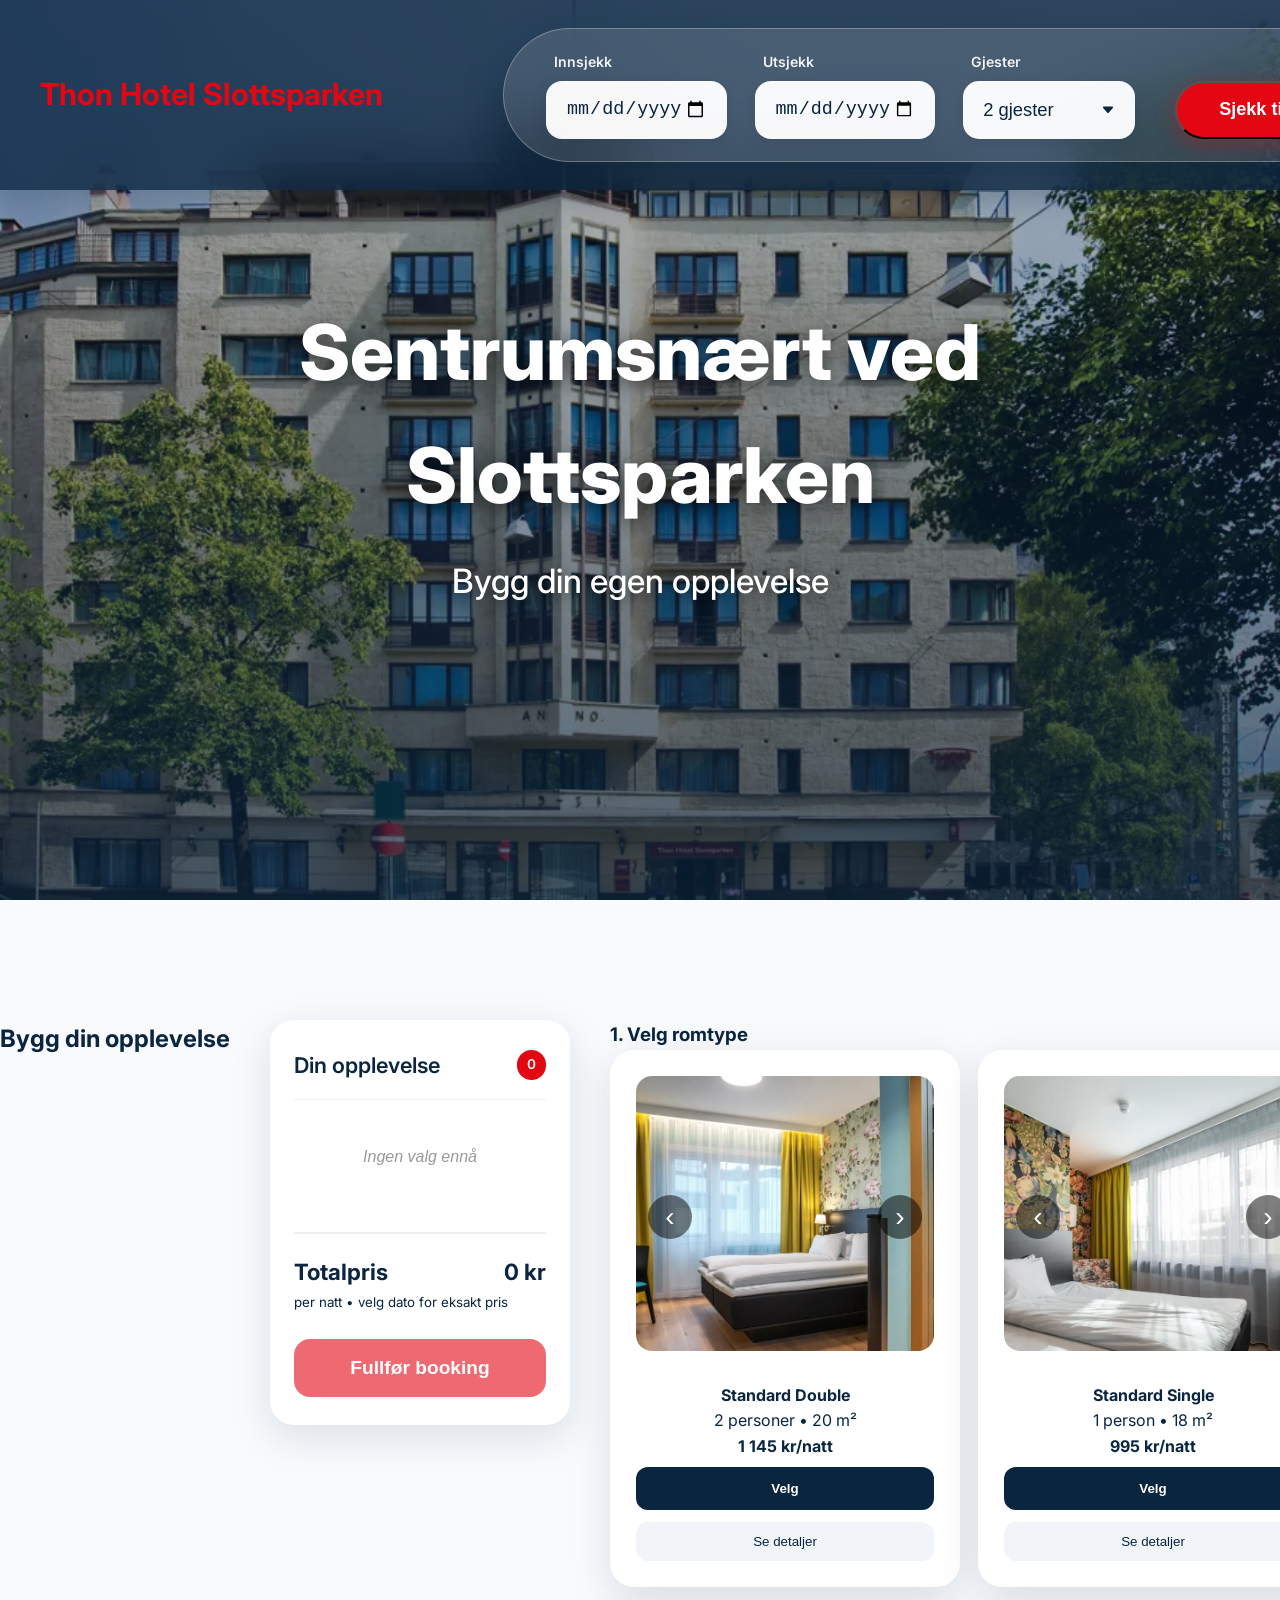
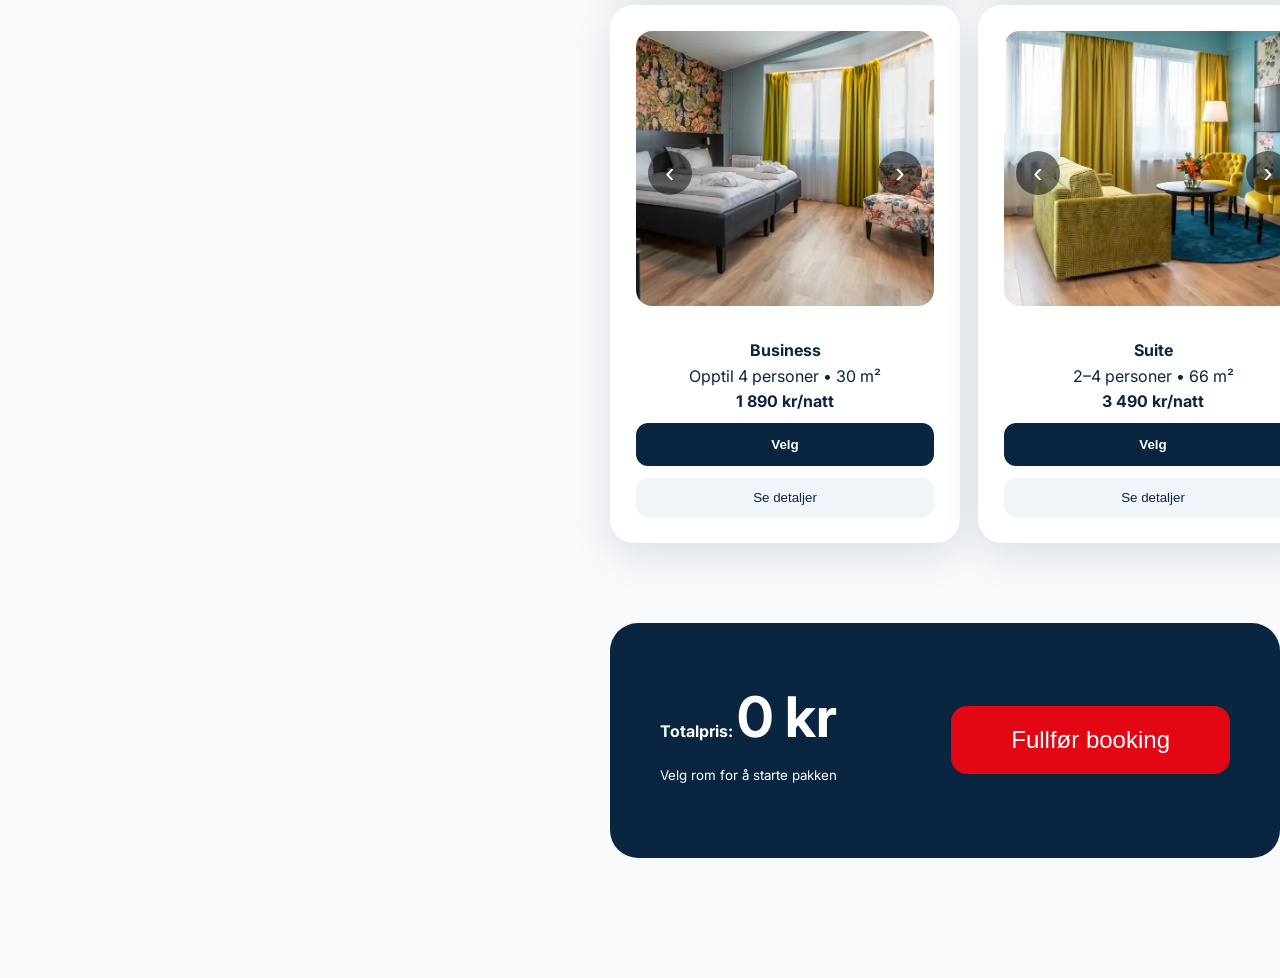
==== commit 3b6da29b: "Update index.html" ====
--- a/index.html
+++ b/index.html
@@ -199,7 +199,7 @@
                 <small id="package-info">Velg rom for å starte pakken</small>
                 <div id="selected-items" style="margin-top:20px; font-size:1.1rem;"></div>
             </div>
-            <button id="book-btn" disabled onclick="alert('Går til betaling... (demo)')">Fullfør booking</button>
+            <button id="book-btn" disabled onclick="document.getElementById('modern-cart').scrollIntoView({behavior:'smooth'})">Fullfør booking</button>
         </div>
     </div>
 </section>
--- a/style.css
+++ b/style.css
@@ -1,155 +1,132 @@
 * {margin:0;padding:0;box-sizing:border-box;}
-:root {
-    --thon-red: #E30613;
-    --marine-blue: #0A2540;
-    --light-bg: #F8FAFC;
-    --card-bg: #FFFFFF;
-    --shadow: 0 12px 40px rgba(10,37,64,0.12);
-    --glass: rgba(255,255,255,0.18);
-}
-body {
-    font-family: 'Inter', sans-serif;
-    background: var(--light-bg);
-    color: var(--marine-blue);
-    line-height: 1.6;
-}
-
-/* ====================== CONTAINER – nå mer fluid ====================== */
-.container {
-    max-width: 1920px;
-    margin: 0 auto;
-    padding: clamp(16px, 4vw, 60px) clamp(16px, 5vw, 80px); /* skalerer fint fra mobil til ultra-wide */
-}
+:root {--thon-red:#E30613;--marine-blue:#0A2540;--light-bg:#F8FAFC;--card-bg:#FFFFFF;--shadow:0 12px 40px rgba(10,37,64,0.12);--glass:rgba(255,255,255,0.18);}
+body {font-family:'Inter',sans-serif;background:var(--light-bg);color:var(--marine-blue);line-height:1.6;}
+.container {max-width:1920px;margin:0 auto;padding:0 40px;}
 
 /* ====================== NY & FINERE BOOKING-BAR ====================== */
 .booking-bar {
-    position: absolute;
-    top: 0;
-    left: 0;
-    right: 0;
-    z-index: 100;
-    background: rgba(10,37,64,0.78);
-    backdrop-filter: blur(28px);
-    padding: clamp(15px, 3vw, 28px) 0;
-    box-shadow: 0 8px 32px rgba(10,37,64,0.25);
+    position:absolute;
+    top:0;
+    left:0;
+    right:0;
+    z-index:100;
+    background:rgba(10,37,64,0.78);
+    backdrop-filter:blur(28px);
+    padding:28px 0;
+    box-shadow:0 8px 32px rgba(10,37,64,0.25);
 }
 
 .booking-bar .container {
-    display: flex;
-    align-items: center;
-    justify-content: space-between;
-    flex-wrap: wrap;
-    gap: clamp(10px, 2vw, 20px);
+    display:flex;
+    align-items:center;
+    justify-content:space-between;
 }
 
 .booking-bar h1 {
-    color: var(--thon-red);
-    font-size: clamp(1.6rem, 4vw, 1.9rem);
-    font-weight: 700;
-    margin-right: clamp(20px, 5vw, 120px);
-    white-space: nowrap;
+    color:var(--thon-red);
+    font-size:1.9rem;
+    font-weight:700;
+    margin-right:120px;
+    white-space:nowrap;
 }
 
 .quick-book {
-    display: flex;
-    gap: clamp(16px, 3vw, 28px);
-    background: rgba(255,255,255,0.13);
-    padding: clamp(15px, 3vw, 22px) clamp(25px, 5vw, 42px);
-    border-radius: 9999px;
-    align-items: flex-end;
-    border: 1px solid rgba(255,255,255,0.28);
-    box-shadow: 0 12px 40px rgba(10,37,64,0.3);
-    flex-wrap: wrap;
+    display:flex;
+    gap:28px;
+    background:rgba(255,255,255,0.13);
+    padding:22px 42px;
+    border-radius:9999px;
+    align-items:flex-end;
+    border:1px solid rgba(255,255,255,0.28);
+    box-shadow:0 12px 40px rgba(10,37,64,0.3);
 }
 
 .field {
-    display: flex;
-    flex-direction: column;
-    gap: 7px;
-    min-width: clamp(140px, 20vw, 172px);
-    flex: 1;
-    max-width: 260px;
+    display:flex;
+    flex-direction:column;
+    gap:7px;
+    min-width:172px;
 }
 
 .field label {
-    font-size: 0.88rem;
-    font-weight: 600;
-    color: rgba(255,255,255,0.92);
-    padding-left: 8px;
+    font-size:0.88rem;
+    font-weight:600;
+    color:rgba(255,255,255,0.92);
+    padding-left:8px;
 }
 
 .quick-book input,
 .quick-book select {
-    background: rgba(255,255,255,0.96);
-    border: none;
-    border-radius: 16px;
-    color: #0A2540;
-    font-size: 1.15rem;
-    font-weight: 500;
-    padding: 15px 20px;
-    height: 58px;
-    box-shadow: 0 4px 15px rgba(10,37,64,0.12);
-    transition: all 0.25s ease;
+    background:rgba(255,255,255,0.96);
+    border:none;
+    border-radius:16px;
+    color:#0A2540;
+    font-size:1.15rem;
+    font-weight:500;
+    padding:15px 20px;
+    height:58px;
+    box-shadow:0 4px 15px rgba(10,37,64,0.12);
+    transition:all 0.25s ease;
 }
 
 .quick-book input:focus,
 .quick-book select:focus {
-    outline: none;
-    box-shadow: 0 0 0 3px rgba(227,6,19,0.35);
-    transform: translateY(-1px);
+    outline:none;
+    box-shadow:0 0 0 3px rgba(227,6,19,0.35);
+    transform:translateY(-1px);
 }
 
 .quick-book select {
-    appearance: none;
-    background-image: url("data:image/svg+xml,%3Csvg xmlns='http://www.w3.org/2000/svg' width='14' height='14' fill='%230A2540' viewBox='0 0 16 16'%3E%3Cpath d='M7.247 11.14 2.451 5.658C1.885 5.013 2.345 4 3.204 4h9.592a1 1 0 0 1 .753 1.659l-4.796 5.48a1 1 0 0 1-1.506 0z'/%3E%3C/svg%3E");
-    background-position: right 20px center;
-    background-repeat: no-repeat;
-    padding-right: 52px;
+    appearance:none;
+    background-image:url("data:image/svg+xml,%3Csvg xmlns='http://www.w3.org/2000/svg' width='14' height='14' fill='%230A2540' viewBox='0 0 16 16'%3E%3Cpath d='M7.247 11.14 2.451 5.658C1.885 5.013 2.345 4 3.204 4h9.592a1 1 0 0 1 .753 1.659l-4.796 5.48a1 1 0 0 1-1.506 0z'/%3E%3C/svg%3E");
+    background-position:right 20px center;
+    background-repeat:no-repeat;
+    padding-right:52px;
 }
 
 .search-btn {
-    background: var(--thon-red);
-    color: white;
-    padding: 0 clamp(30px, 5vw, 42px);
-    border-radius: 9999px;
-    font-size: 1.13rem;
-    font-weight: 600;
-    height: 58px;
-    display: flex;
-    align-items: center;
-    justify-content: center;
-    white-space: nowrap;
-    transition: all 0.25s ease;
-    box-shadow: 0 6px 20px rgba(227,6,19,0.35);
-    flex: 1;
-    min-width: 180px;
-    max-width: 300px;
+    background:var(--thon-red);
+    color:white;
+    padding:0 42px;
+    border-radius:9999px;
+    font-size:1.13rem;
+    font-weight:600;
+    height:58px;
+    display:flex;
+    align-items:center;
+    justify-content:center;
+    white-space:nowrap;
+    transition:all 0.25s ease;
+    box-shadow:0 6px 20px rgba(227,6,19,0.35);
 }
 
 .search-btn:hover {
-    transform: translateY(-2px);
-    box-shadow: 0 10px 30px rgba(227,6,19,0.45);
+    transform:translateY(-2px);
+    box-shadow:0 10px 30px rgba(227,6,19,0.45);
 }
 
 .virtual-btn {
-    background: rgba(255,255,255,0.15);
-    color: white;
-    padding: 0 clamp(20px, 4vw, 32px);
-    border-radius: 9999px;
-    height: 58px;
-    display: flex;
-    align-items: center;
-    justify-content: center;
-    font-size: 1.06rem;
-    font-weight: 500;
-    border: 1px solid rgba(255,255,255,0.25);
-    transition: all 0.25s ease;
+    background:rgba(255,255,255,0.15);
+    color:white;
+    padding:0 32px;
+    border-radius:9999px;
+    height:58px;
+    display:flex;
+    align-items:center;
+    justify-content:center;
+    font-size:1.06rem;
+    font-weight:500;
+    border:1px solid rgba(255,255,255,0.25);
+    transition:all 0.25s ease;
     cursor: pointer;
-    flex: 1;
-    min-width: 160px;
-}
-
-/* ====================== VIRUTAL TOURS DROPDOWN ====================== */
+}
+
+.virtual-btn:hover {
+    background:rgba(255,255,255,0.25);
+    transform:translateY(-1px);
+}
+
+/* ====================== VIRUTAL TOURS DROPDOWN – NÅ PERFEKT ====================== */
 .virtual-dropdown {
     position: relative;
     display: inline-block;
@@ -189,53 +166,45 @@
     background: rgba(227,6,19,0.25);
     padding-left: 34px;
 }
-
-/* ====================== HERO TEKST – nå med clamp ====================== */
+/* ====================== SLUTT VIRUTAL TOURS ====================== */
+
+.search-btn {
+    margin-left: 12px;
+}
+
+/* ====================== HERO TEKST ====================== */
+.hero {height:100vh;background:url('bilder/thon_hotel_slottsparken.webp') center/cover no-repeat;position:relative;}
+.hero-overlay {position:absolute;inset:0;background:linear-gradient(to bottom,rgba(10,37,64,0.25),rgba(10,37,64,0.72));}
+.hero-content {position:relative;z-index:2;color:white;text-align:center;}
+.hero-content h2 {font-size:4.8rem;font-weight:800;}
+
 .hero {
-    height: 100vh;
-    background: url('bilder/thon_hotel_slottsparken.webp') center/cover no-repeat;
-    position: relative;
     display: flex;
     align-items: center;
     justify-content: center;
 }
-
-.hero-overlay {
-    position: absolute;
-    inset: 0;
-    background: linear-gradient(to bottom, rgba(10,37,64,0.25), rgba(10,37,64,0.72));
-}
-
-.hero-content {
-    position: relative;
-    z-index: 2;
-    color: white;
-    text-align: center;
+.hero .hero-content {
     max-width: 920px;
     padding: 0 40px;
-}
-
+    text-align: center;
+}
 .hero-content h2 {
-    font-size: clamp(2.8rem, 6vw, 5.5rem);
-    font-weight: 800;
     margin-bottom: 16px;
     text-shadow: 0 4px 20px rgba(0,0,0,0.6);
-    line-height: 1.1;
-}
-
+}
 .hero-content p {
-    font-size: clamp(1.3rem, 3vw, 2.4rem);
+    font-size: 2.1rem;
     font-weight: 500;
     text-shadow: 0 3px 15px rgba(0,0,0,0.5);
 }
 
 /* ====================== NY FINERE "LEGG TIL OPPLEVELSER" ====================== */
 #extras-section {
-    margin-top: clamp(60px, 10vw, 100px);
+    margin-top: 100px;
 }
 
 #extras-section h3 {
-    font-size: clamp(1.8rem, 5vw, 2.5rem);
+    font-size: 2.5rem;
     font-weight: 700;
     color: var(--marine-blue);
     margin-bottom: 48px;
@@ -244,18 +213,18 @@
 
 .extras-grid {
     display: grid;
-    grid-template-columns: repeat(auto-fit, minmax(300px, 1fr));
-    gap: clamp(16px, 3vw, 28px);
+    grid-template-columns: repeat(auto-fit, minmax(340px, 1fr));
+    gap: 28px;
 }
 
 .extra-card {
     background: var(--card-bg);
     border: 3px solid #f1f5f9;
     border-radius: 24px;
-    padding: clamp(20px, 3vw, 28px);
+    padding: 28px;
     display: flex;
     align-items: center;
-    gap: clamp(16px, 3vw, 24px);
+    gap: 24px;
     cursor: pointer;
     transition: all 0.35s cubic-bezier(0.4, 0, 0.2, 1);
     box-shadow: var(--shadow);
@@ -267,99 +236,61 @@
     box-shadow: 0 25px 60px rgba(227,6,19,0.18);
 }
 
-/* ====================== PACKAGE-BUILDER & MAIN ====================== */
-.package-builder {
-    padding: clamp(60px, 10vw, 120px) 0;
-    background: var(--light-bg);
-}
+.extra-card input[type="checkbox"] {
+    width: 28px;
+    height: 28px;
+    accent-color: var(--thon-red);
+    cursor: pointer;
+    margin-top: 3px;
+    flex-shrink: 0;
+}
+
+.extra-info {
+    flex: 1;
+}
+
+.extra-info span {
+    font-size: 1.35rem;
+    font-weight: 600;
+    color: var(--marine-blue);
+    display: block;
+    margin-bottom: 6px;
+}
+
+.extra-info strong {
+    font-size: 1.48rem;
+    color: var(--thon-red);
+    font-weight: 700;
+}
+/* ====================== SLUTT NY OPPLEVELSER ====================== */
+
+.package-builder {padding:120px 0;background:var(--light-bg);}
 
 .package-builder.container {
     display: flex;
-    gap: clamp(20px, 4vw, 40px);
+    gap: 40px;
     align-items: flex-start;
 }
 
-.main-content {
-    flex: 1;
-    min-width: 0;
-}
-
-/* Romkort – nå med auto-fit og clamp */
+.main-content {flex: 1; min-width: 0;}
+
+/* Romkort – NÅ ENDA BREDERE (350px min-width) */
 .rooms-grid {
     display: grid;
-    grid-template-columns: repeat(auto-fit, minmax(320px, 1fr));
-    gap: clamp(16px, 3vw, 32px);
-}
-
-.card {
-    background: var(--card-bg);
-    border-radius: 24px;
-    overflow: hidden;
-    box-shadow: var(--shadow);
-    text-align: center;
-    padding: clamp(16px, 2vw, 26px);
-    transition: all 0.3s ease;
-}
-
-.room-image {
-    width: 100%;
-    height: clamp(200px, 35vw, 275px);
-    object-fit: cover;
-    border-radius: 16px;
-}
-
-.slider-container {
-    position: relative;
-    margin-bottom: 24px;
-}
-
-.slider-btn {
-    position: absolute;
-    top: 50%;
-    transform: translateY(-50%);
-    background: rgba(0,0,0,0.5);
-    color: white;
-    border: none;
-    width: clamp(36px, 5vw, 44px);
-    height: clamp(36px, 5vw, 44px);
-    font-size: clamp(24px, 4vw, 28px);
-    cursor: pointer;
-    border-radius: 50%;
-    display: flex;
-    align-items: center;
-    justify-content: center;
-}
-
-.slider-btn:hover {
-    background: rgba(0,0,0,0.7);
-}
-
-.prev { left: 12px; }
-.next { right: 12px; }
-
-.details-btn {
-    margin-top: 12px;
-    padding: 12px 24px;
-    background: #f1f5f9;
-    color: var(--marine-blue);
-    border: none;
-    border-radius: 12px;
-    cursor: pointer;
-    width: 100%;
-    font-weight: 500;
-}
-
-.select-btn {
-    margin-top: 8px;
-    padding: clamp(12px, 2vw, 14px) clamp(24px, 4vw, 36px);
-    background: var(--marine-blue);
-    color: white;
-    border: none;
-    border-radius: 12px;
-    cursor: pointer;
-    width: 100%;
-    font-weight: 600;
-}
+    grid-template-columns: repeat(4, minmax(350px, 1fr));   /* enda bredere romkort */
+    grid-auto-rows: minmax(380px, auto);
+    gap: 18px;   /* enda mindre gap så de får maks plass */
+}
+
+.card {background:var(--card-bg);border-radius:24px;overflow:hidden;box-shadow:var(--shadow);text-align:center;padding:26px;transition:all 0.3s ease;}
+.room-image {width:100%;height:275px;object-fit:cover;border-radius:16px;}
+.slider-container {position:relative;margin-bottom:24px;}
+.slider-btn {position:absolute;top:50%;transform:translateY(-50%);background:rgba(0,0,0,0.5);color:white;border:none;width:44px;height:44px;font-size:28px;cursor:pointer;border-radius:50%;display:flex;align-items:center;justify-content:center;}
+.slider-btn:hover {background:rgba(0,0,0,0.7);}
+.prev {left:12px;} .next {right:12px;}
+
+.details-btn {margin-top:12px;padding:12px 24px;background:#f1f5f9;color:var(--marine-blue);border:none;border-radius:12px;cursor:pointer;width:100%;font-weight:500;}
+.select-btn {margin-top:8px;padding:14px 36px;background:var(--marine-blue);color:white;border:none;border-radius:12px;cursor:pointer;width:100%;font-weight:600;}
 
 .room-card.selected {
     border: 4px solid var(--thon-red);
@@ -367,130 +298,71 @@
     transform: scale(1.02);
 }
 
-/* ====================== SUMMARY ====================== */
+/* Totalsum (uendret) */
 .summary {
-    margin-top: clamp(40px, 8vw, 80px);
-    background: var(--marine-blue);
-    color: white;
-    padding: clamp(30px, 5vw, 50px);
-    border-radius: 28px;
-    display: flex;
-    justify-content: space-between;
-    align-items: center;
-    gap: 30px;
-    max-width: clamp(600px, 90vw, 1556px);
+    margin-top: 80px;
+    background:var(--marine-blue);
+    color:white;
+    padding:50px;
+    border-radius:28px;
+    display:flex;
+    justify-content:space-between;
+    align-items:center;
+    gap:30px;
+    max-width: 1556px;
     margin-left: auto;
     margin-right: auto;
 }
-
-#total-price {
-    font-size: clamp(2.5rem, 5vw, 3.5rem);
-    font-weight: 700;
-}
-
-#book-btn {
-    padding: clamp(16px, 3vw, 20px) clamp(40px, 6vw, 60px);
-    font-size: clamp(1.2rem, 3vw, 1.5rem);
-    background: var(--thon-red);
-    border: none;
-    border-radius: 16px;
-    color: white;
-    cursor: pointer;
-}
-
-/* ====================== MODALS & CART ====================== */
+#total-price {font-size:3.5rem;font-weight:700;}
+#book-btn {padding:20px 60px;font-size:1.5rem;background:var(--thon-red);border:none;border-radius:16px;color:white;cursor:pointer;}
+
+/* Modals og cart (kun sticky lagt til) */
+.room-modal {position:fixed;inset:0;background:rgba(0,0,0,0.85);display:none;z-index:9999;align-items:center;justify-content:center;}
+.modal-content {background:white;max-width:720px;width:90%;border-radius:24px;padding:40px;position:relative;max-height:90vh;overflow-y:auto;}
+.close-modal {position:absolute;top:20px;right:30px;font-size:32px;cursor:pointer;color:#666;}
+
+.tour-modal {position:fixed;inset:0;background:black;display:none;z-index:9999;}
+.tour-modal iframe {width:100%;height:100%;}
+.close-tour {position:absolute;top:30px;right:40px;color:white;font-size:2.5rem;cursor:pointer;z-index:10000;}
+
 .modern-cart {
     position: sticky;
-    top: clamp(100px, 15vh, 160px);
+    top: 120px;
+    align-self: flex-start;
     background: white;
     border-radius: 24px;
     box-shadow: var(--shadow);
-    padding: clamp(20px, 3vw, 28px) clamp(18px, 3vw, 24px);
-    width: clamp(280px, 20vw, 360px);
+    padding: 28px 24px;
+    width: 300px;
     height: fit-content;
     flex-shrink: 0;
     z-index: 10;
 }
 
-/* ====================== MEDIA QUERIES ====================== */
-
-/* Små skjermer / mobil (under 768px) */
-@media (max-width: 768px) {
-    .booking-bar .container {
-        flex-direction: column;
-        align-items: flex-start;
-        gap: 15px;
-    }
-
-    .quick-book {
-        flex-direction: column;
-        width: 100%;
-        padding: 15px;
-        gap: 15px;
-        border-radius: 16px;
-    }
-
-    .field {
-        min-width: 100%;
-        max-width: none;
-    }
-
-    .search-btn,
-    .virtual-btn {
-        width: 100%;
-        padding: 15px;
-    }
-
-    .rooms-grid {
-        grid-template-columns: 1fr;
-        gap: 24px;
-    }
-
-    .package-builder {
-        padding: 60px 0;
-    }
-
-    .summary {
-        flex-direction: column;
-        text-align: center;
-        gap: 20px;
-    }
-
-    .extras-grid {
-        grid-template-columns: 1fr;
-    }
-}
-
-/* Mellomstore (tablett 769–1024px) */
-@media (max-width: 1024px) {
-    .rooms-grid {
-        grid-template-columns: repeat(2, 1fr);
-    }
-}
-
-/* Ultra-wide / veldig store skjermer (over 2200px) */
-@media (min-width: 2200px) {
-    .container {
-        max-width: 90vw;
-        padding-left: 8vw;
-        padding-right: 8vw;
-    }
-
-    .rooms-grid {
-        max-width: 1800px;
-        margin: 0 auto;
-    }
-
-    .summary {
-        max-width: 1600px;
-    }
-
-    .modern-cart {
-        width: 360px;
-    }
-}
-
-/* ====================== LIGHTBOX ====================== */
+.cart-header {display:flex;justify-content:space-between;align-items:center;margin-bottom:24px;padding-bottom:16px;border-bottom:1px solid #eee;}
+.cart-header h3 {font-size:1.35rem;font-weight:600;color:var(--marine-blue);margin:0;}
+.cart-count {background:var(--thon-red);color:white;font-size:0.85rem;font-weight:600;padding:4px 10px;border-radius:20px;}
+.cart-items {margin-bottom:28px;min-height:80px;}
+.cart-item {display:flex;justify-content:space-between;align-items:center;padding:12px 0;border-bottom:1px solid #f1f1f1;}
+.cart-item:last-child {border-bottom:none;}
+.cart-item-name {font-weight:500;color:var(--marine-blue);}
+.cart-item-price {font-weight:600;color:var(--thon-red);}
+.cart-item-remove {background:none;border:none;color:#999;font-size:1.1rem;cursor:pointer;padding:4px 8px;}
+.cart-item-remove:hover {color:var(--thon-red);}
+.cart-total {padding-top:20px;border-top:2px solid #eee;margin-bottom:24px;}
+.total-line {display:flex;justify-content:space-between;font-size:1.4rem;font-weight:700;color:var(--marine-blue);}
+.cart-book-btn {width:100%;background:var(--thon-red);color:white;border:none;padding:18px;font-size:1.2rem;font-weight:600;border-radius:16px;cursor:pointer;transition:all 0.2s;}
+.cart-book-btn:hover:not(:disabled) {transform:translateY(-2px);box-shadow:0 10px 25px rgba(227,6,19,0.3);}
+.cart-book-btn:disabled {opacity:0.6;cursor:not-allowed;}
+
+@media (max-width: 1100px) {
+    .modern-cart {display:none !important;}
+    .package-builder.container {flex-direction:column;}
+    .rooms-grid {grid-template-columns: repeat(2, minmax(300px, 1fr));}
+    .summary {max-width: 100%; margin-left:0; margin-right:0;}
+}
+
+/* Lightbox (uendret) */
 .lightbox {
     position: fixed;
     inset: 0;
@@ -502,74 +374,11 @@
     cursor: zoom-out;
 }
 
-.lightbox-content {
-    position: relative;
-    max-width: 92vw;
-    max-height: 92vh;
-}
-
-.lightbox-image {
-    max-width: 100%;
-    max-height: 92vh;
-    border-radius: 16px;
-    box-shadow: 0 30px 80px rgba(0,0,0,0.6);
-    display: block;
-}
-
-.lightbox-nav {
-    position: absolute;
-    top: 50%;
-    transform: translateY(-50%);
-    background: rgba(255,255,255,0.15);
-    color: white;
-    border: none;
-    width: 60px;
-    height: 60px;
-    font-size: 42px;
-    display: flex;
-    align-items: center;
-    justify-content: center;
-    border-radius: 50%;
-    cursor: pointer;
-    transition: all 0.2s;
-    backdrop-filter: blur(10px);
-}
-
-.lightbox-nav:hover {
-    background: var(--thon-red);
-    transform: translateY(-50%) scale(1.1);
-}
-
-.lightbox-prev { left: -30px; }
-.lightbox-next { right: -30px; }
-
-.lightbox-close {
-    position: absolute;
-    top: -50px;
-    right: 0;
-    font-size: 42px;
-    color: white;
-    cursor: pointer;
-    z-index: 10;
-    text-shadow: 0 2px 10px rgba(0,0,0,0.5);
-}
-
-.lightbox-counter {
-    position: absolute;
-    bottom: -45px;
-    left: 50%;
-    transform: translateX(-50%);
-    color: white;
-    font-size: 1.1rem;
-    background: rgba(0,0,0,0.5);
-    padding: 6px 18px;
-    border-radius: 30px;
-    backdrop-filter: blur(10px);
-}
-
-/* Eksisterende media query for cart og layout-endring */
-@media (max-width: 1100px) {
-    .modern-cart { display: none !important; }
-    .package-builder.container { flex-direction: column; }
-    .summary { max-width: 100%; margin-left: 0; margin-right: 0; }
-}
+.lightbox-content {position: relative;max-width: 92vw;max-height: 92vh;}
+.lightbox-image {max-width: 100%;max-height: 92vh;border-radius: 16px;box-shadow: 0 30px 80px rgba(0,0,0,0.6);display: block;}
+.lightbox-nav {position: absolute;top: 50%;transform: translateY(-50%);background: rgba(255,255,255,0.15);color: white;border: none;width: 60px;height: 60px;font-size: 42px;display: flex;align-items: center;justify-content: center;border-radius: 50%;cursor: pointer;transition: all 0.2s;backdrop-filter: blur(10px);}
+.lightbox-nav:hover {background: var(--thon-red);transform: translateY(-50%) scale(1.1);}
+.lightbox-prev {left: -30px;}
+.lightbox-next {right: -30px;}
+.lightbox-close {position: absolute;top: -50px;right: 0;font-size: 42px;color: white;cursor: pointer;z-index: 10;text-shadow: 0 2px 10px rgba(0,0,0,0.5);}
+.lightbox-counter {position: absolute;bottom: -45px;left: 50%;transform: translateX(-50%);color: white;font-size: 1.1rem;background: rgba(0,0,0,0.5);padding: 6px 18px;border-radius: 30px;backdrop-filter: blur(10px);}
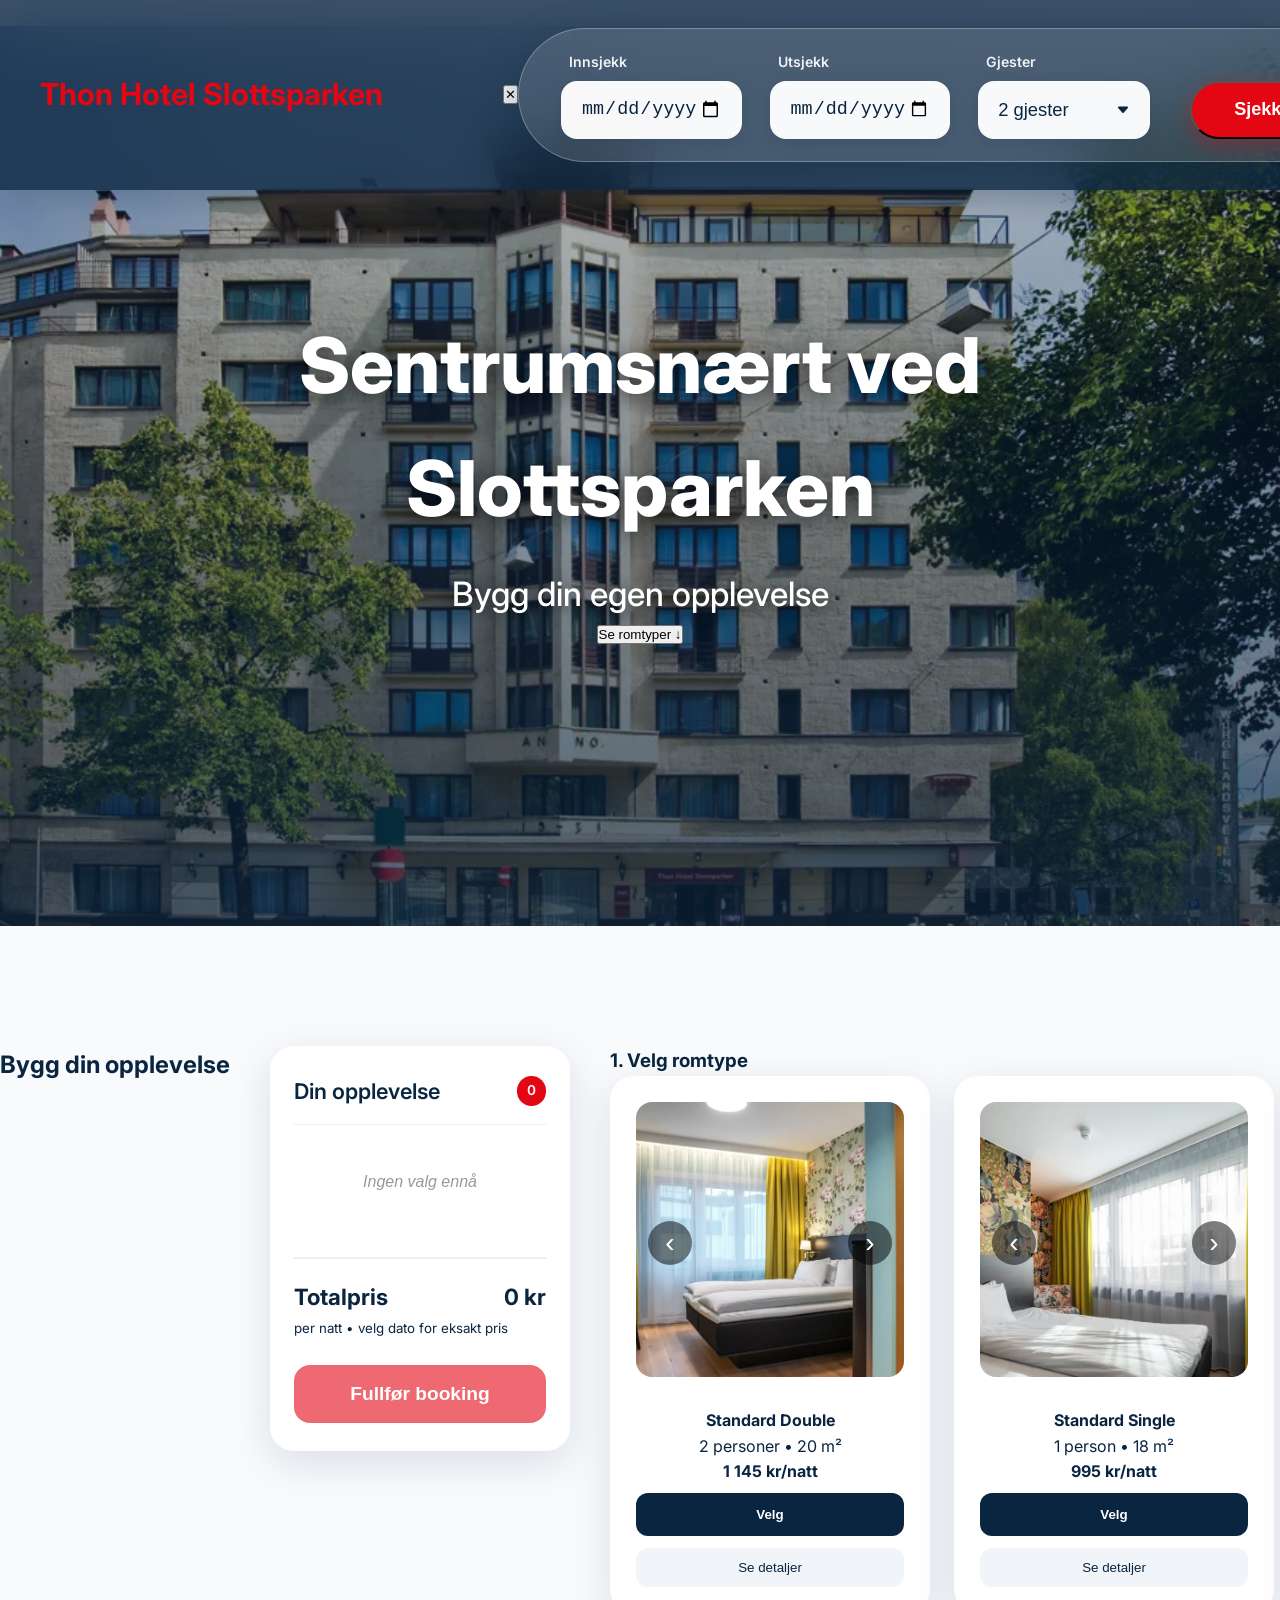
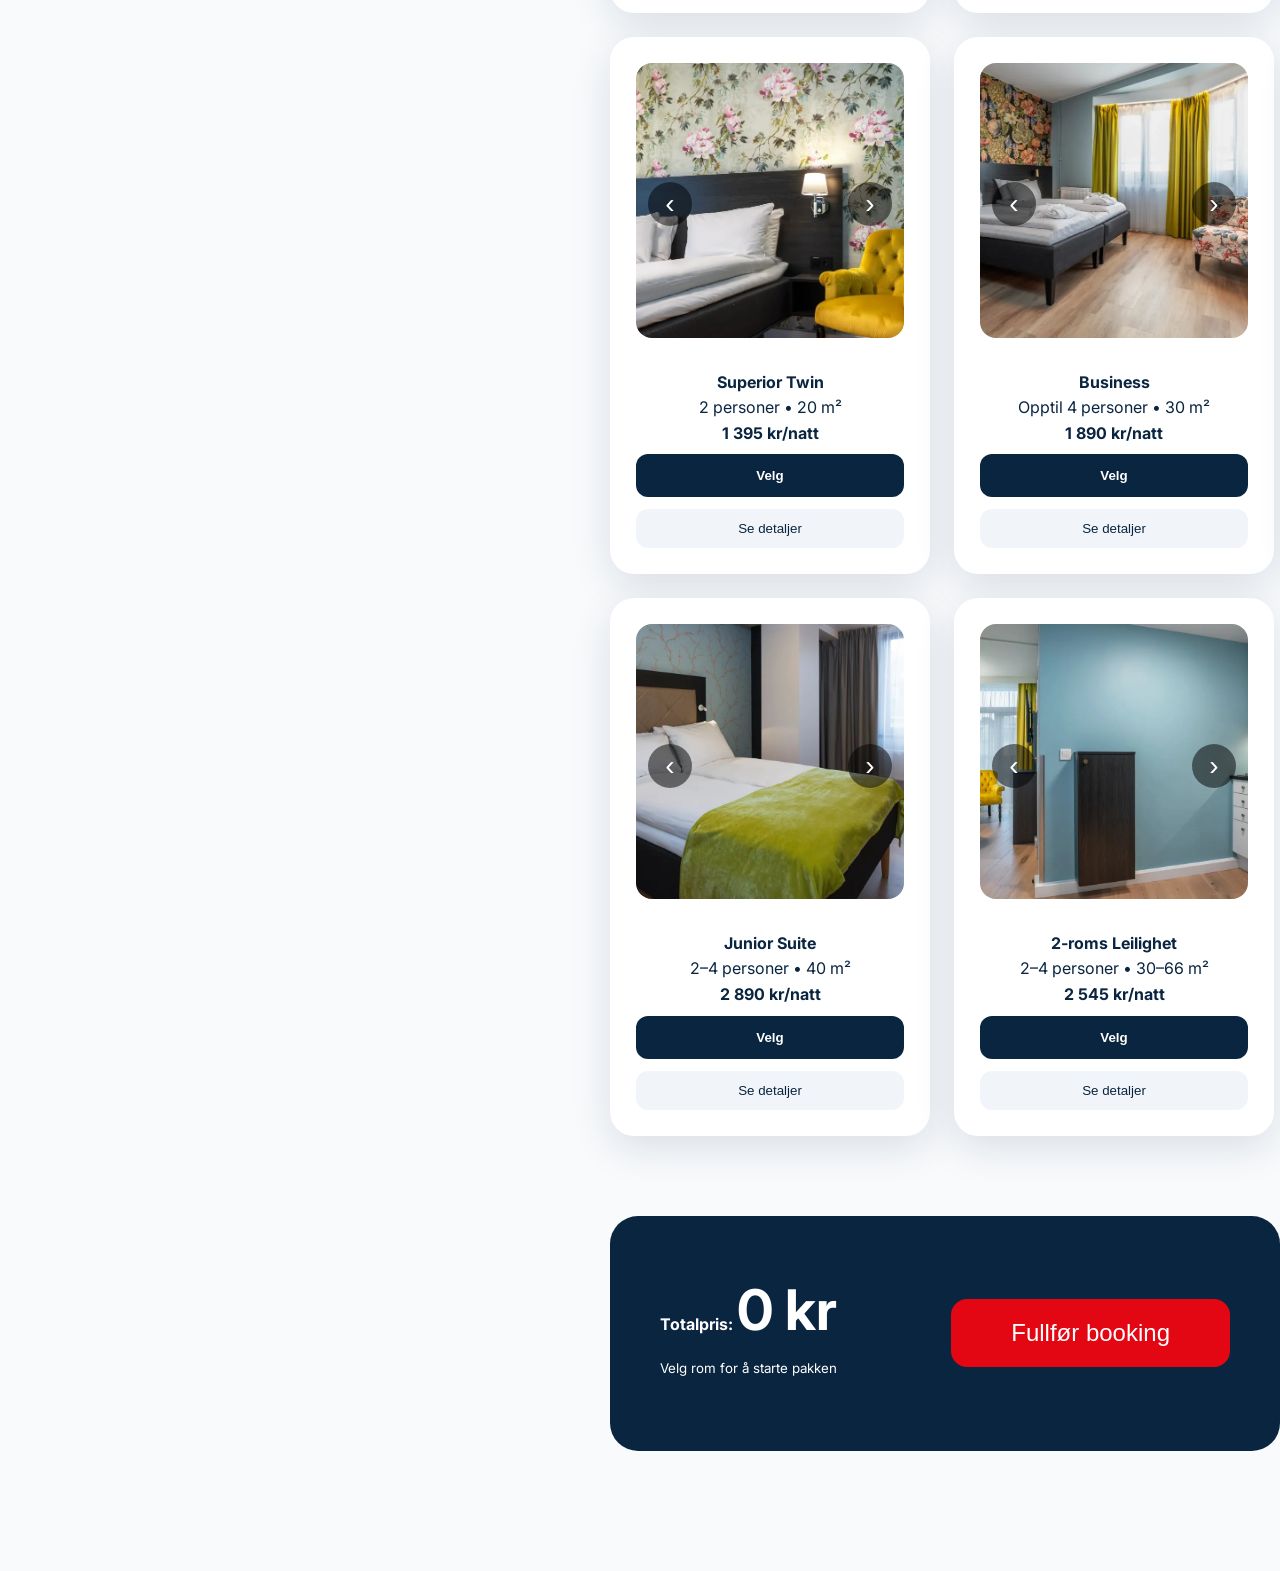
==== commit 54589f0d: "Update index.html" ====
--- a/index.html
+++ b/index.html
@@ -9,10 +9,19 @@
 </head>
 <body>
 
-<header class="booking-bar">
+<!-- ====================== MOBIL MENY-KNAPP ====================== -->
+<button class="mobile-menu-btn" id="mobile-menu-btn" aria-label="Åpne meny">
+    <span></span><span></span><span></span>
+</button>
+
+<header class="booking-bar" id="booking-bar">
     <div class="container">
         <h1>Thon Hotel Slottsparken</h1>
-        <div class="quick-book">
+
+        <!-- Hamburger-knapp kun synlig på mobil (inne i header for layout) -->
+        <button class="header-close-btn" id="header-close-btn" aria-label="Lukk meny">✕</button>
+
+        <div class="quick-book" id="quick-book">
             <div class="field"><label>Innsjekk</label><input type="date" id="checkin" required></div>
             <div class="field"><label>Utsjekk</label><input type="date" id="checkout" required></div>
             <div class="field"><label>Gjester</label><select id="guests">
@@ -39,12 +48,13 @@
     <div class="container hero-content">
         <h2>Sentrumsnært ved Slottsparken</h2>
         <p>Bygg din egen opplevelse</p>
+        <button class="hero-cta" onclick="document.getElementById('room-section').scrollIntoView({behavior:'smooth'})">Se romtyper ↓</button>
     </div>
 </section>
 
 <section id="room-section" class="package-builder container">
-    <h2>Bygg din opplevelse</h2>
-    
+    <h2 class="section-title">Bygg din opplevelse</h2>
+
     <!-- ====================== MODERNE HANDLEKURV ====================== -->
     <aside id="modern-cart" class="modern-cart">
         <div class="cart-header">
@@ -59,8 +69,17 @@
             </div>
             <small id="cart-nights-info">per natt • velg dato for eksakt pris</small>
         </div>
-        <button id="cart-book-btn" class="cart-book-btn" disabled>Fullfør booking</button>
+        <button id="cart-book-btn" class="cart-book-btn" disabled onclick="document.querySelector('.summary').scrollIntoView({behavior:'smooth'})">Fullfør booking</button>
     </aside>
+
+    <!-- ====================== MOBIL FLOATING CART ====================== -->
+    <div id="mobile-cart-bar" class="mobile-cart-bar" style="display:none;">
+        <div class="mobile-cart-info">
+            <span id="mobile-cart-name">Ingen valg</span>
+            <strong id="mobile-cart-price">0 kr</strong>
+        </div>
+        <button onclick="document.querySelector('.summary').scrollIntoView({behavior:'smooth'})">Book nå</button>
+    </div>
     <!-- ====================== SLUTT HANDLEKURV ====================== -->
 
     <div class="main-content">
@@ -72,7 +91,7 @@
                 <div class="card room-card" data-price="1145" data-room-index="0">
                     <div class="slider-container">
                         <button class="slider-btn prev" onclick="prevImage(this)">‹</button>
-                        <img src="bilder/Thon_Hotel_Slottsparken_Standard_Rom%201.webp" class="room-image" alt="">
+                        <img src="bilder/Thon_Hotel_Slottsparken_Standard_Rom%201.webp" class="room-image" alt="Standard Double rom">
                         <button class="slider-btn next" onclick="nextImage(this)">›</button>
                     </div>
                     <h4>Standard Double</h4>
@@ -86,7 +105,7 @@
                 <div class="card room-card" data-price="995" data-room-index="1">
                     <div class="slider-container">
                         <button class="slider-btn prev" onclick="prevImage(this)">‹</button>
-                        <img src="bilder/Thon_Hotel_Slottsparken_Standard_Room_Single%201.webp" class="room-image" alt="">
+                        <img src="bilder/Thon_Hotel_Slottsparken_Standard_Room_Single%201.webp" class="room-image" alt="Standard Single rom">
                         <button class="slider-btn next" onclick="nextImage(this)">›</button>
                     </div>
                     <h4>Standard Single</h4>
@@ -100,7 +119,7 @@
                 <div class="card room-card" data-price="1345" data-room-index="2">
                     <div class="slider-container">
                         <button class="slider-btn prev" onclick="prevImage(this)">‹</button>
-                        <img src="bilder/Thon_Hotel_Slottsparken_Superior_Room%201.webp" class="room-image" alt="">
+                        <img src="bilder/Thon_Hotel_Slottsparken_Superior_Room%201.webp" class="room-image" alt="Superior rom">
                         <button class="slider-btn next" onclick="nextImage(this)">›</button>
                     </div>
                     <h4>Superior</h4>
@@ -114,7 +133,7 @@
                 <div class="card room-card" data-price="1395" data-room-index="3">
                     <div class="slider-container">
                         <button class="slider-btn prev" onclick="prevImage(this)">‹</button>
-                        <img src="bilder/Thon_Hotel_Slottsparken_Superior_Rom_twin%201.webp" class="room-image" alt="">
+                        <img src="bilder/Thon_Hotel_Slottsparken_Superior_Rom_twin%201.webp" class="room-image" alt="Superior Twin rom">
                         <button class="slider-btn next" onclick="nextImage(this)">›</button>
                     </div>
                     <h4>Superior Twin</h4>
@@ -128,7 +147,7 @@
                 <div class="card room-card" data-price="1890" data-room-index="4">
                     <div class="slider-container">
                         <button class="slider-btn prev" onclick="prevImage(this)">‹</button>
-                        <img src="bilder/Thon_Hotel_Slottsparken_Business_Room%201.webp" class="room-image" alt="">
+                        <img src="bilder/Thon_Hotel_Slottsparken_Business_Room%201.webp" class="room-image" alt="Business rom">
                         <button class="slider-btn next" onclick="nextImage(this)">›</button>
                     </div>
                     <h4>Business</h4>
@@ -142,7 +161,7 @@
                 <div class="card room-card" data-price="3490" data-room-index="5">
                     <div class="slider-container">
                         <button class="slider-btn prev" onclick="prevImage(this)">‹</button>
-                        <img src="bilder/Thon_Hotel_Slottsparken_Suite%201.webp" class="room-image" alt="">
+                        <img src="bilder/Thon_Hotel_Slottsparken_Suite%201.webp" class="room-image" alt="Suite">
                         <button class="slider-btn next" onclick="nextImage(this)">›</button>
                     </div>
                     <h4>Suite</h4>
@@ -156,7 +175,7 @@
                 <div class="card room-card" data-price="2890" data-room-index="6">
                     <div class="slider-container">
                         <button class="slider-btn prev" onclick="prevImage(this)">‹</button>
-                        <img src="bilder/thon-hotel-slottsparken-juniorsuite-1%201.webp" class="room-image" alt="">
+                        <img src="bilder/thon-hotel-slottsparken-juniorsuite-1%201.webp" class="room-image" alt="Junior Suite">
                         <button class="slider-btn next" onclick="nextImage(this)">›</button>
                     </div>
                     <h4>Junior Suite</h4>
@@ -170,7 +189,7 @@
                 <div class="card room-card" data-price="2545" data-room-index="7">
                     <div class="slider-container">
                         <button class="slider-btn prev" onclick="prevImage(this)">‹</button>
-                        <img src="bilder/thon-hotel-slottsparken-leilighet-64%201.webp" class="room-image" alt="">
+                        <img src="bilder/thon-hotel-slottsparken-leilighet-64%201.webp" class="room-image" alt="2-roms Leilighet">
                         <button class="slider-btn next" onclick="nextImage(this)">›</button>
                     </div>
                     <h4>2-roms Leilighet</h4>
@@ -204,6 +223,7 @@
     </div>
 </section>
 
+<!-- Romdetaljer modal -->
 <div id="roomModal" class="room-modal">
     <div class="modal-content">
         <span class="close-modal" onclick="closeRoomModal()">✕</span>
@@ -211,11 +231,13 @@
     </div>
 </div>
 
+<!-- Virtual tour modal -->
 <div id="tourModal" class="tour-modal">
     <span class="close-tour" onclick="closeTour()">✕</span>
     <iframe id="tourFrame" frameborder="0" allowfullscreen></iframe>
 </div>
 
+<!-- Lightbox -->
 <div id="lightbox" class="lightbox">
     <div class="lightbox-content">
         <span class="lightbox-close" onclick="closeLightbox()">✕</span>
@@ -226,6 +248,6 @@
     </div>
 </div>
 
-<script src="Javascript.js"></script>  <!-- Endre til "javascript.js" hvis du renamed fila -->
+<script src="Javascript.js"></script>
 </body>
 </html>
--- a/style.css
+++ b/style.css
@@ -14,23 +14,17 @@
     backdrop-filter:blur(28px);
     padding:28px 0;
     box-shadow:0 8px 32px rgba(10,37,64,0.25);
-}
-
-.booking-bar .container {
+}.booking-bar .container {
     display:flex;
     align-items:center;
     justify-content:space-between;
-}
-
-.booking-bar h1 {
+}.booking-bar h1 {
     color:var(--thon-red);
     font-size:1.9rem;
     font-weight:700;
     margin-right:120px;
     white-space:nowrap;
-}
-
-.quick-book {
+}.quick-book {
     display:flex;
     gap:28px;
     background:rgba(255,255,255,0.13);
@@ -39,23 +33,17 @@
     align-items:flex-end;
     border:1px solid rgba(255,255,255,0.28);
     box-shadow:0 12px 40px rgba(10,37,64,0.3);
-}
-
-.field {
+}.field {
     display:flex;
     flex-direction:column;
     gap:7px;
     min-width:172px;
-}
-
-.field label {
+}.field label {
     font-size:0.88rem;
     font-weight:600;
     color:rgba(255,255,255,0.92);
     padding-left:8px;
-}
-
-.quick-book input,
+}.quick-book input,
 .quick-book select {
     background:rgba(255,255,255,0.96);
     border:none;
@@ -67,24 +55,18 @@
     height:58px;
     box-shadow:0 4px 15px rgba(10,37,64,0.12);
     transition:all 0.25s ease;
-}
-
-.quick-book input:focus,
+}.quick-book input:focus,
 .quick-book select:focus {
     outline:none;
     box-shadow:0 0 0 3px rgba(227,6,19,0.35);
     transform:translateY(-1px);
-}
-
-.quick-book select {
+}.quick-book select {
     appearance:none;
     background-image:url("data:image/svg+xml,%3Csvg xmlns='http://www.w3.org/2000/svg' width='14' height='14' fill='%230A2540' viewBox='0 0 16 16'%3E%3Cpath d='M7.247 11.14 2.451 5.658C1.885 5.013 2.345 4 3.204 4h9.592a1 1 0 0 1 .753 1.659l-4.796 5.48a1 1 0 0 1-1.506 0z'/%3E%3C/svg%3E");
     background-position:right 20px center;
     background-repeat:no-repeat;
     padding-right:52px;
-}
-
-.search-btn {
+}.search-btn {
     background:var(--thon-red);
     color:white;
     padding:0 42px;
@@ -98,14 +80,10 @@
     white-space:nowrap;
     transition:all 0.25s ease;
     box-shadow:0 6px 20px rgba(227,6,19,0.35);
-}
-
-.search-btn:hover {
+}.search-btn:hover {
     transform:translateY(-2px);
     box-shadow:0 10px 30px rgba(227,6,19,0.45);
-}
-
-.virtual-btn {
+}.virtual-btn {
     background:rgba(255,255,255,0.15);
     color:white;
     padding:0 32px;
@@ -119,20 +97,14 @@
     border:1px solid rgba(255,255,255,0.25);
     transition:all 0.25s ease;
     cursor: pointer;
-}
-
-.virtual-btn:hover {
+}.virtual-btn:hover {
     background:rgba(255,255,255,0.25);
     transform:translateY(-1px);
-}
-
-/* ====================== VIRUTAL TOURS DROPDOWN – NÅ PERFEKT ====================== */
+}/* ====================== VIRUTAL TOURS DROPDOWN – NÅ PERFEKT ====================== */
 .virtual-dropdown {
     position: relative;
     display: inline-block;
-}
-
-.virtual-menu {
+}.virtual-menu {
     display: none;
     position: absolute;
     top: calc(100% + 10px);
@@ -146,13 +118,9 @@
     z-index: 300;
     border: 1px solid rgba(255,255,255,0.18);
     overflow: hidden;
-}
-
-.virtual-dropdown:hover .virtual-menu {
+}.virtual-dropdown:hover .virtual-menu {
     display: block;
-}
-
-.virtual-menu a {
+}.virtual-menu a {
     display: block;
     padding: 14px 28px;
     color: white;
@@ -160,25 +128,17 @@
     font-size: 1.05rem;
     font-weight: 500;
     transition: all 0.2s ease;
-}
-
-.virtual-menu a:hover {
+}.virtual-menu a:hover {
     background: rgba(227,6,19,0.25);
     padding-left: 34px;
 }
-/* ====================== SLUTT VIRUTAL TOURS ====================== */
-
-.search-btn {
+/* ====================== SLUTT VIRUTAL TOURS ====================== */.search-btn {
     margin-left: 12px;
-}
-
-/* ====================== HERO TEKST ====================== */
+}/* ====================== HERO TEKST ====================== */
 .hero {height:100vh;background:url('bilder/thon_hotel_slottsparken.webp') center/cover no-repeat;position:relative;}
 .hero-overlay {position:absolute;inset:0;background:linear-gradient(to bottom,rgba(10,37,64,0.25),rgba(10,37,64,0.72));}
 .hero-content {position:relative;z-index:2;color:white;text-align:center;}
-.hero-content h2 {font-size:4.8rem;font-weight:800;}
-
-.hero {
+.hero-content h2 {font-size:4.8rem;font-weight:800;}.hero {
     display: flex;
     align-items: center;
     justify-content: center;
@@ -196,28 +156,20 @@
     font-size: 2.1rem;
     font-weight: 500;
     text-shadow: 0 3px 15px rgba(0,0,0,0.5);
-}
-
-/* ====================== NY FINERE "LEGG TIL OPPLEVELSER" ====================== */
+}/* ====================== NY FINERE "LEGG TIL OPPLEVELSER" ====================== */
 #extras-section {
     margin-top: 100px;
-}
-
-#extras-section h3 {
+}#extras-section h3 {
     font-size: 2.5rem;
     font-weight: 700;
     color: var(--marine-blue);
     margin-bottom: 48px;
     text-align: center;
-}
-
-.extras-grid {
+}.extras-grid {
     display: grid;
     grid-template-columns: repeat(auto-fit, minmax(340px, 1fr));
     gap: 28px;
-}
-
-.extra-card {
+}.extra-card {
     background: var(--card-bg);
     border: 3px solid #f1f5f9;
     border-radius: 24px;
@@ -228,77 +180,51 @@
     cursor: pointer;
     transition: all 0.35s cubic-bezier(0.4, 0, 0.2, 1);
     box-shadow: var(--shadow);
-}
-
-.extra-card:hover {
+}.extra-card:hover {
     border-color: var(--thon-red);
     transform: translateY(-8px);
     box-shadow: 0 25px 60px rgba(227,6,19,0.18);
-}
-
-.extra-card input[type="checkbox"] {
+}.extra-card input[type="checkbox"] {
     width: 28px;
     height: 28px;
     accent-color: var(--thon-red);
     cursor: pointer;
     margin-top: 3px;
     flex-shrink: 0;
-}
-
-.extra-info {
+}.extra-info {
     flex: 1;
-}
-
-.extra-info span {
+}.extra-info span {
     font-size: 1.35rem;
     font-weight: 600;
     color: var(--marine-blue);
     display: block;
     margin-bottom: 6px;
-}
-
-.extra-info strong {
+}.extra-info strong {
     font-size: 1.48rem;
     color: var(--thon-red);
     font-weight: 700;
 }
-/* ====================== SLUTT NY OPPLEVELSER ====================== */
-
-.package-builder {padding:120px 0;background:var(--light-bg);}
-
-.package-builder.container {
+/* ====================== SLUTT NY OPPLEVELSER ====================== */.package-builder {padding:120px 0;background:var(--light-bg);}.package-builder.container {
     display: flex;
     gap: 40px;
     align-items: flex-start;
-}
-
-.main-content {flex: 1; min-width: 0;}
-
-/* Romkort – NÅ ENDA BREDERE (350px min-width) */
+}.main-content {flex: 1; min-width: 0;}/* Romkort – 2 kolonner med plass til 4 rom vertikalt per kolonne */
 .rooms-grid {
     display: grid;
-    grid-template-columns: repeat(4, minmax(350px, 1fr));   /* enda bredere romkort */
-    grid-auto-rows: minmax(380px, auto);
-    gap: 18px;   /* enda mindre gap så de får maks plass */
-}
-
-.card {background:var(--card-bg);border-radius:24px;overflow:hidden;box-shadow:var(--shadow);text-align:center;padding:26px;transition:all 0.3s ease;}
+    grid-template-columns: repeat(2, 1fr);   /* 2 kolonner */
+    grid-auto-rows: minmax(380px, auto);     /* høyde per rad – justert for 4 rom vertikalt */
+    gap: 32px;
+}.card {background:var(--card-bg);border-radius:24px;overflow:hidden;box-shadow:var(--shadow);text-align:center;padding:26px;transition:all 0.3s ease;}
 .room-image {width:100%;height:275px;object-fit:cover;border-radius:16px;}
 .slider-container {position:relative;margin-bottom:24px;}
 .slider-btn {position:absolute;top:50%;transform:translateY(-50%);background:rgba(0,0,0,0.5);color:white;border:none;width:44px;height:44px;font-size:28px;cursor:pointer;border-radius:50%;display:flex;align-items:center;justify-content:center;}
 .slider-btn:hover {background:rgba(0,0,0,0.7);}
-.prev {left:12px;} .next {right:12px;}
-
-.details-btn {margin-top:12px;padding:12px 24px;background:#f1f5f9;color:var(--marine-blue);border:none;border-radius:12px;cursor:pointer;width:100%;font-weight:500;}
-.select-btn {margin-top:8px;padding:14px 36px;background:var(--marine-blue);color:white;border:none;border-radius:12px;cursor:pointer;width:100%;font-weight:600;}
-
-.room-card.selected {
+.prev {left:12px;} .next {right:12px;}.details-btn {margin-top:12px;padding:12px 24px;background:#f1f5f9;color:var(--marine-blue);border:none;border-radius:12px;cursor:pointer;width:100%;font-weight:500;}
+.select-btn {margin-top:8px;padding:14px 36px;background:var(--marine-blue);color:white;border:none;border-radius:12px;cursor:pointer;width:100%;font-weight:600;}.room-card.selected {
     border: 4px solid var(--thon-red);
     box-shadow: 0 0 0 8px rgba(227,6,19,0.18);
     transform: scale(1.02);
-}
-
-/* Totalsum (uendret) */
+}/* Totalsum (uendret) */
 .summary {
     margin-top: 80px;
     background:var(--marine-blue);
@@ -314,21 +240,15 @@
     margin-right: auto;
 }
 #total-price {font-size:3.5rem;font-weight:700;}
-#book-btn {padding:20px 60px;font-size:1.5rem;background:var(--thon-red);border:none;border-radius:16px;color:white;cursor:pointer;}
-
-/* Modals og cart (kun sticky lagt til) */
+#book-btn {padding:20px 60px;font-size:1.5rem;background:var(--thon-red);border:none;border-radius:16px;color:white;cursor:pointer;}/* Modals og cart (kun sticky lagt til) */
 .room-modal {position:fixed;inset:0;background:rgba(0,0,0,0.85);display:none;z-index:9999;align-items:center;justify-content:center;}
 .modal-content {background:white;max-width:720px;width:90%;border-radius:24px;padding:40px;position:relative;max-height:90vh;overflow-y:auto;}
-.close-modal {position:absolute;top:20px;right:30px;font-size:32px;cursor:pointer;color:#666;}
-
-.tour-modal {position:fixed;inset:0;background:black;display:none;z-index:9999;}
+.close-modal {position:absolute;top:20px;right:30px;font-size:32px;cursor:pointer;color:#666;}.tour-modal {position:fixed;inset:0;background:black;display:none;z-index:9999;}
 .tour-modal iframe {width:100%;height:100%;}
-.close-tour {position:absolute;top:30px;right:40px;color:white;font-size:2.5rem;cursor:pointer;z-index:10000;}
-
-.modern-cart {
+.close-tour {position:absolute;top:30px;right:40px;color:white;font-size:2.5rem;cursor:pointer;z-index:10000;}.modern-cart {
     position: sticky;
-    top: 120px;
-    align-self: flex-start;
+    top: 160px;
+    align-self: flex-start;  /* holder boksen øverst når du scroller */
     background: white;
     border-radius: 24px;
     box-shadow: var(--shadow);
@@ -337,9 +257,7 @@
     height: fit-content;
     flex-shrink: 0;
     z-index: 10;
-}
-
-.cart-header {display:flex;justify-content:space-between;align-items:center;margin-bottom:24px;padding-bottom:16px;border-bottom:1px solid #eee;}
+}.cart-header {display:flex;justify-content:space-between;align-items:center;margin-bottom:24px;padding-bottom:16px;border-bottom:1px solid #eee;}
 .cart-header h3 {font-size:1.35rem;font-weight:600;color:var(--marine-blue);margin:0;}
 .cart-count {background:var(--thon-red);color:white;font-size:0.85rem;font-weight:600;padding:4px 10px;border-radius:20px;}
 .cart-items {margin-bottom:28px;min-height:80px;}
@@ -353,16 +271,12 @@
 .total-line {display:flex;justify-content:space-between;font-size:1.4rem;font-weight:700;color:var(--marine-blue);}
 .cart-book-btn {width:100%;background:var(--thon-red);color:white;border:none;padding:18px;font-size:1.2rem;font-weight:600;border-radius:16px;cursor:pointer;transition:all 0.2s;}
 .cart-book-btn:hover:not(:disabled) {transform:translateY(-2px);box-shadow:0 10px 25px rgba(227,6,19,0.3);}
-.cart-book-btn:disabled {opacity:0.6;cursor:not-allowed;}
-
-@media (max-width: 1100px) {
+.cart-book-btn:disabled {opacity:0.6;cursor:not-allowed;}@media (max-width: 1100px) {
     .modern-cart {display:none !important;}
     .package-builder.container {flex-direction:column;}
     .rooms-grid {grid-template-columns: repeat(2, minmax(300px, 1fr));}
     .summary {max-width: 100%; margin-left:0; margin-right:0;}
-}
-
-/* Lightbox (uendret) */
+}/* Lightbox (uendret) */
 .lightbox {
     position: fixed;
     inset: 0;
@@ -372,9 +286,7 @@
     justify-content: center;
     z-index: 99999;
     cursor: zoom-out;
-}
-
-.lightbox-content {position: relative;max-width: 92vw;max-height: 92vh;}
+}.lightbox-content {position: relative;max-width: 92vw;max-height: 92vh;}
 .lightbox-image {max-width: 100%;max-height: 92vh;border-radius: 16px;box-shadow: 0 30px 80px rgba(0,0,0,0.6);display: block;}
 .lightbox-nav {position: absolute;top: 50%;transform: translateY(-50%);background: rgba(255,255,255,0.15);color: white;border: none;width: 60px;height: 60px;font-size: 42px;display: flex;align-items: center;justify-content: center;border-radius: 50%;cursor: pointer;transition: all 0.2s;backdrop-filter: blur(10px);}
 .lightbox-nav:hover {background: var(--thon-red);transform: translateY(-50%) scale(1.1);}
@@ -382,3 +294,14 @@
 .lightbox-next {right: -30px;}
 .lightbox-close {position: absolute;top: -50px;right: 0;font-size: 42px;color: white;cursor: pointer;z-index: 10;text-shadow: 0 2px 10px rgba(0,0,0,0.5);}
 .lightbox-counter {position: absolute;bottom: -45px;left: 50%;transform: translateX(-50%);color: white;font-size: 1.1rem;background: rgba(0,0,0,0.5);padding: 6px 18px;border-radius: 30px;backdrop-filter: blur(10px);}
+
+/* ====================== KUN RESPONSIVITET FOR ROM-DELEN (ingen andre endringer) ====================== */
+@media (max-width: 1650px) {
+    .rooms-grid { grid-template-columns: repeat(3, minmax(320px, 1fr)); gap: 24px; }
+}
+@media (max-width: 1250px) {
+    .rooms-grid { grid-template-columns: repeat(2, minmax(300px, 1fr)); gap: 20px; }
+}
+@media (max-width: 900px) {
+    .rooms-grid { grid-template-columns: repeat(1, minmax(300px, 1fr)); gap: 20px; }
+}
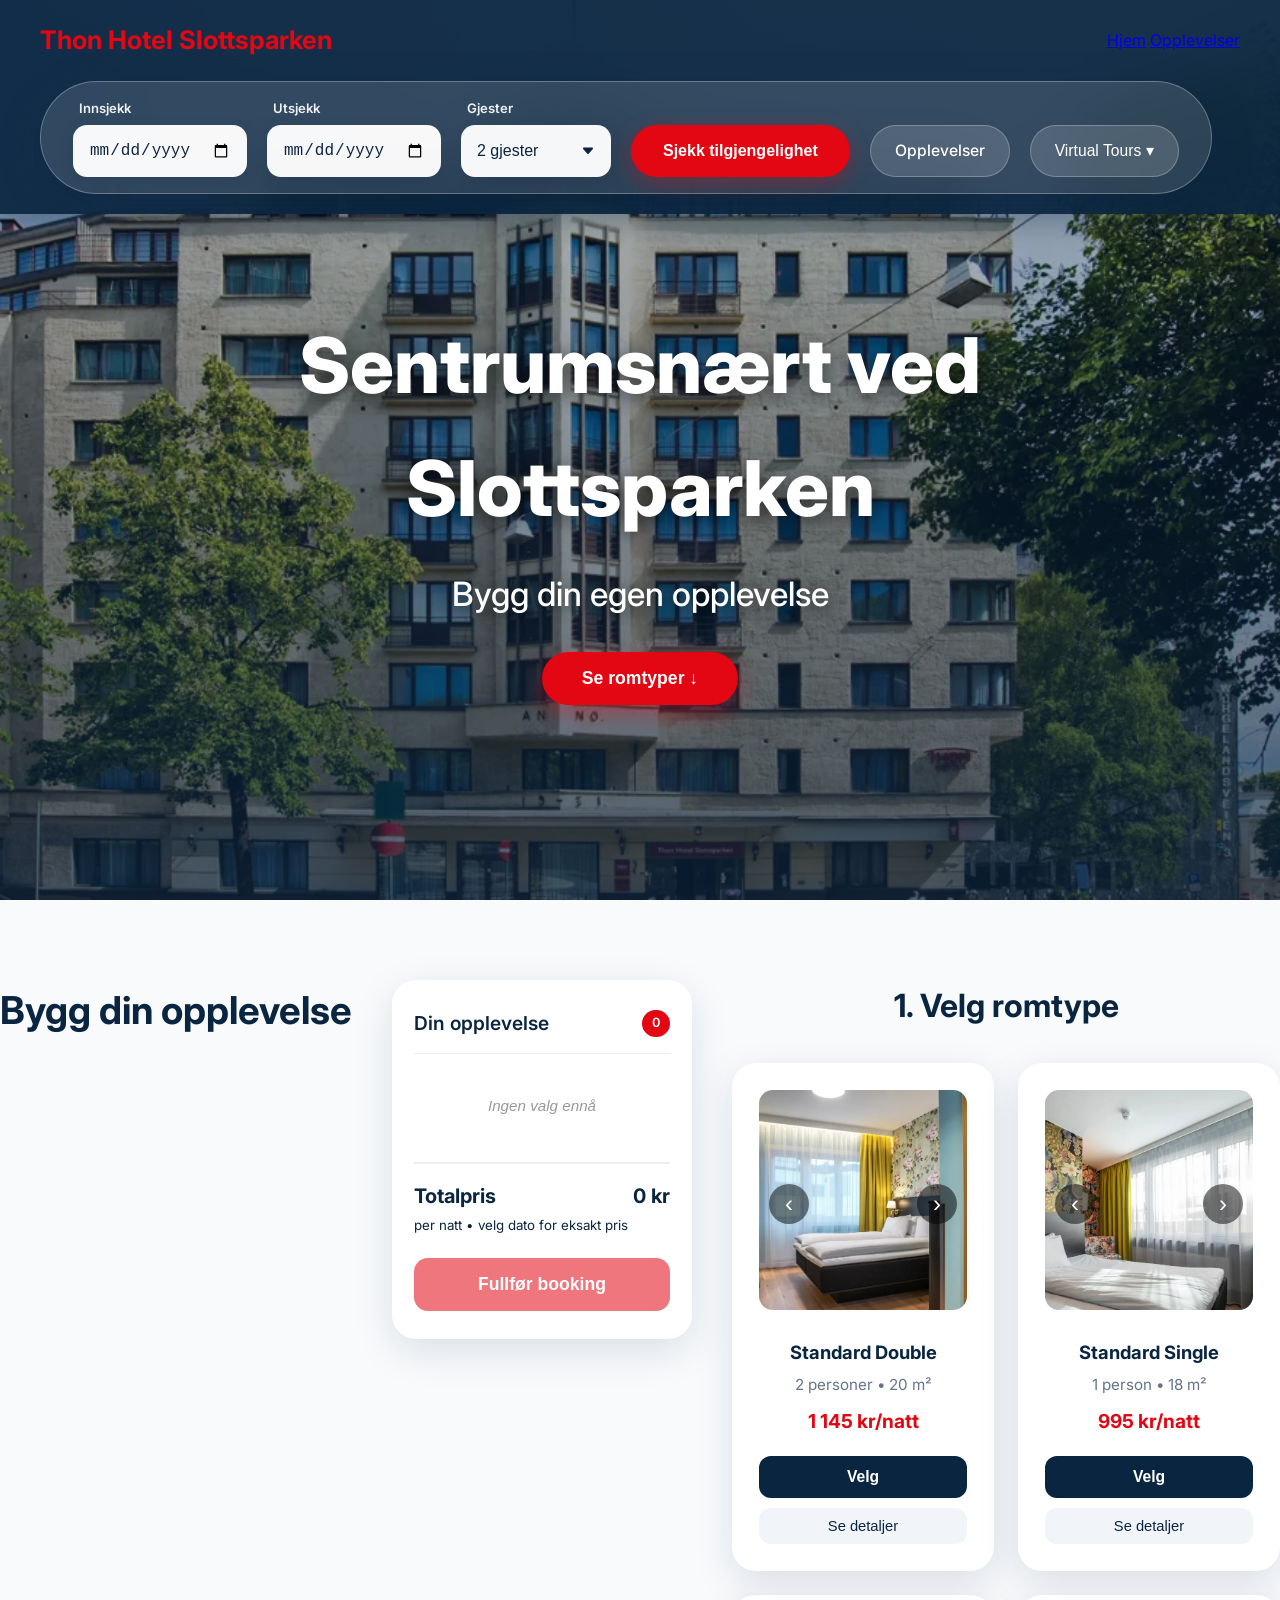
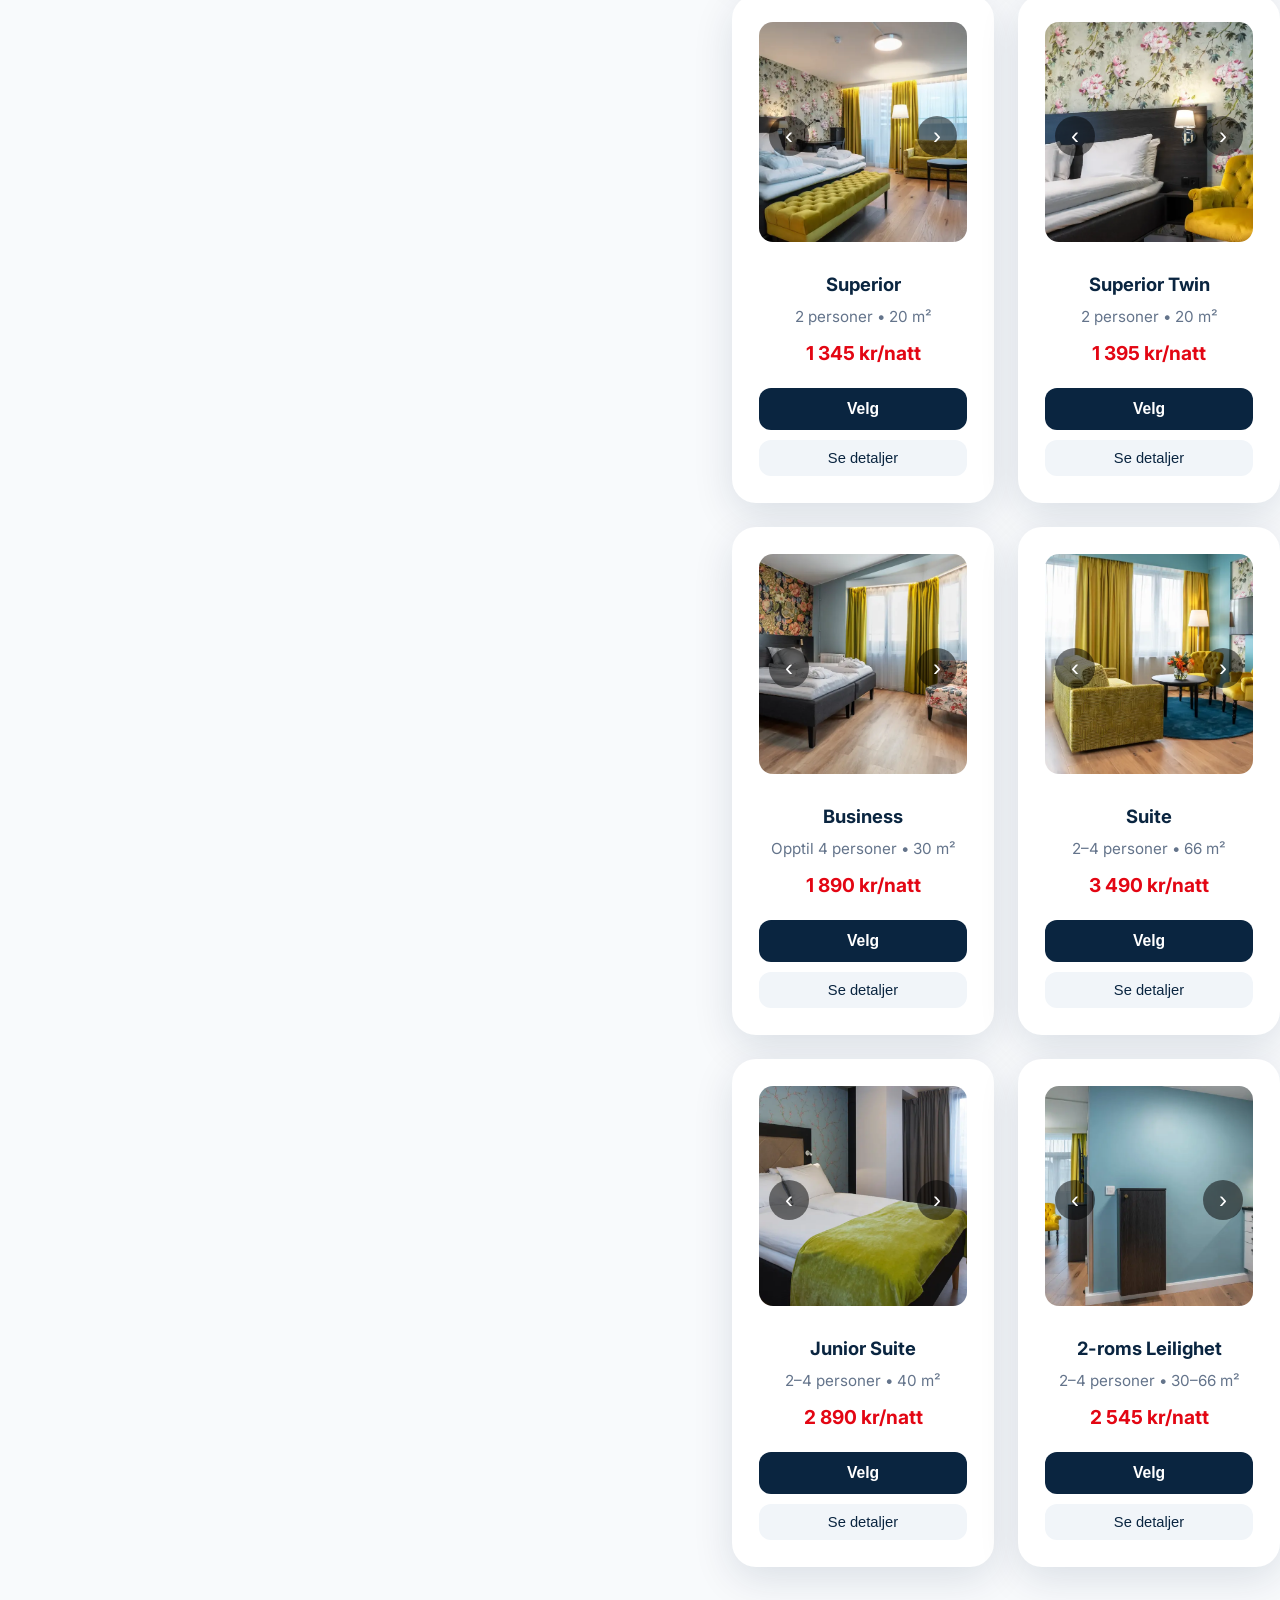
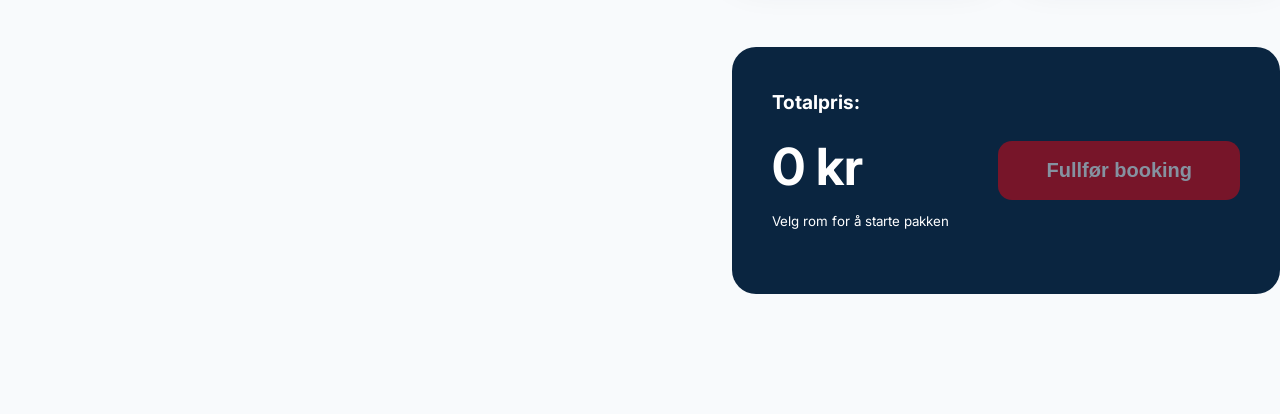
==== commit 7373a40d: "Update index.html" ====
--- a/index.html
+++ b/index.html
@@ -3,7 +3,7 @@
 <head>
     <meta charset="UTF-8">
     <meta name="viewport" content="width=device-width, initial-scale=1.0">
-    <title>Thon Hotel Slottsparken – Prototype</title>
+    <title>Thon Hotel Slottsparken</title>
     <link href="https://fonts.googleapis.com/css2?family=Inter:wght@400;500;600;700&display=swap" rel="stylesheet">
     <link rel="stylesheet" href="style.css">
 </head>
@@ -16,10 +16,14 @@
 
 <header class="booking-bar" id="booking-bar">
     <div class="container">
-        <h1>Thon Hotel Slottsparken</h1>
-
-        <!-- Hamburger-knapp kun synlig på mobil (inne i header for layout) -->
+        <h1><a href="index.html" style="color:inherit;text-decoration:none;">Thon Hotel Slottsparken</a></h1>
+
         <button class="header-close-btn" id="header-close-btn" aria-label="Lukk meny">✕</button>
+
+        <nav class="main-nav">
+            <a href="index.html">Hjem</a>
+            <a href="opplevelser.html">Opplevelser</a>
+        </nav>
 
         <div class="quick-book" id="quick-book">
             <div class="field"><label>Innsjekk</label><input type="date" id="checkin" required></div>
@@ -31,6 +35,7 @@
                 <option value="4">4 gjester</option>
             </select></div>
             <button onclick="document.getElementById('room-section').scrollIntoView({behavior:'smooth'})" class="search-btn">Sjekk tilgjengelighet</button>
+            <a href="opplevelser.html" class="virtual-btn" style="text-decoration:none;">Opplevelser</a>
             <div class="virtual-dropdown">
                 <button class="virtual-btn">Virtual Tours ▾</button>
                 <div class="virtual-menu">
@@ -55,7 +60,6 @@
 <section id="room-section" class="package-builder container">
     <h2 class="section-title">Bygg din opplevelse</h2>
 
-    <!-- ====================== MODERNE HANDLEKURV ====================== -->
     <aside id="modern-cart" class="modern-cart">
         <div class="cart-header">
             <h3>Din opplevelse</h3>
@@ -69,25 +73,22 @@
             </div>
             <small id="cart-nights-info">per natt • velg dato for eksakt pris</small>
         </div>
-        <button id="cart-book-btn" class="cart-book-btn" disabled onclick="document.querySelector('.summary').scrollIntoView({behavior:'smooth'})">Fullfør booking</button>
+        <button id="cart-book-btn" class="cart-book-btn" disabled onclick="goToPayment()">Fullfør booking</button>
     </aside>
 
-    <!-- ====================== MOBIL FLOATING CART ====================== -->
     <div id="mobile-cart-bar" class="mobile-cart-bar" style="display:none;">
         <div class="mobile-cart-info">
             <span id="mobile-cart-name">Ingen valg</span>
             <strong id="mobile-cart-price">0 kr</strong>
         </div>
-        <button onclick="document.querySelector('.summary').scrollIntoView({behavior:'smooth'})">Book nå</button>
-    </div>
-    <!-- ====================== SLUTT HANDLEKURV ====================== -->
+        <button onclick="goToPayment()">Book nå</button>
+    </div>
 
     <div class="main-content">
         <div class="step">
             <h3>1. Velg romtype</h3>
             <div class="options rooms-grid">
 
-                <!-- Standard Double -->
                 <div class="card room-card" data-price="1145" data-room-index="0">
                     <div class="slider-container">
                         <button class="slider-btn prev" onclick="prevImage(this)">‹</button>
@@ -101,7 +102,6 @@
                     <button onclick="showRoomDetails(0)" class="details-btn">Se detaljer</button>
                 </div>
 
-                <!-- Standard Single -->
                 <div class="card room-card" data-price="995" data-room-index="1">
                     <div class="slider-container">
                         <button class="slider-btn prev" onclick="prevImage(this)">‹</button>
@@ -115,7 +115,6 @@
                     <button onclick="showRoomDetails(1)" class="details-btn">Se detaljer</button>
                 </div>
 
-                <!-- Superior -->
                 <div class="card room-card" data-price="1345" data-room-index="2">
                     <div class="slider-container">
                         <button class="slider-btn prev" onclick="prevImage(this)">‹</button>
@@ -129,7 +128,6 @@
                     <button onclick="showRoomDetails(2)" class="details-btn">Se detaljer</button>
                 </div>
 
-                <!-- Superior Twin -->
                 <div class="card room-card" data-price="1395" data-room-index="3">
                     <div class="slider-container">
                         <button class="slider-btn prev" onclick="prevImage(this)">‹</button>
@@ -143,7 +141,6 @@
                     <button onclick="showRoomDetails(3)" class="details-btn">Se detaljer</button>
                 </div>
 
-                <!-- Business -->
                 <div class="card room-card" data-price="1890" data-room-index="4">
                     <div class="slider-container">
                         <button class="slider-btn prev" onclick="prevImage(this)">‹</button>
@@ -157,7 +154,6 @@
                     <button onclick="showRoomDetails(4)" class="details-btn">Se detaljer</button>
                 </div>
 
-                <!-- Suite -->
                 <div class="card room-card" data-price="3490" data-room-index="5">
                     <div class="slider-container">
                         <button class="slider-btn prev" onclick="prevImage(this)">‹</button>
@@ -171,7 +167,6 @@
                     <button onclick="showRoomDetails(5)" class="details-btn">Se detaljer</button>
                 </div>
 
-                <!-- Junior Suite -->
                 <div class="card room-card" data-price="2890" data-room-index="6">
                     <div class="slider-container">
                         <button class="slider-btn prev" onclick="prevImage(this)">‹</button>
@@ -185,7 +180,6 @@
                     <button onclick="showRoomDetails(6)" class="details-btn">Se detaljer</button>
                 </div>
 
-                <!-- 2-roms Leilighet -->
                 <div class="card room-card" data-price="2545" data-room-index="7">
                     <div class="slider-container">
                         <button class="slider-btn prev" onclick="prevImage(this)">‹</button>
@@ -218,7 +212,7 @@
                 <small id="package-info">Velg rom for å starte pakken</small>
                 <div id="selected-items" style="margin-top:20px; font-size:1.1rem;"></div>
             </div>
-            <button id="book-btn" disabled onclick="document.getElementById('modern-cart').scrollIntoView({behavior:'smooth'})">Fullfør booking</button>
+            <button id="book-btn" disabled onclick="goToPayment()">Fullfør booking</button>
         </div>
     </div>
 </section>
--- a/style.css
+++ b/style.css
@@ -1,282 +1,743 @@
-* {margin:0;padding:0;box-sizing:border-box;}
-:root {--thon-red:#E30613;--marine-blue:#0A2540;--light-bg:#F8FAFC;--card-bg:#FFFFFF;--shadow:0 12px 40px rgba(10,37,64,0.12);--glass:rgba(255,255,255,0.18);}
-body {font-family:'Inter',sans-serif;background:var(--light-bg);color:var(--marine-blue);line-height:1.6;}
-.container {max-width:1920px;margin:0 auto;padding:0 40px;}
-
-/* ====================== NY & FINERE BOOKING-BAR ====================== */
+/* ====================== BASE & RESET ====================== */
+* { margin: 0; padding: 0; box-sizing: border-box; }
+
+:root {
+    --thon-red: #E30613;
+    --marine-blue: #0A2540;
+    --light-bg: #F8FAFC;
+    --card-bg: #FFFFFF;
+    --shadow: 0 12px 40px rgba(10,37,64,0.12);
+    --glass: rgba(255,255,255,0.18);
+    --header-h: 110px;
+}
+
+body {
+    font-family: 'Inter', sans-serif;
+    background: var(--light-bg);
+    color: var(--marine-blue);
+    line-height: 1.6;
+    overflow-x: hidden;
+}
+
+.container {
+    max-width: 1920px;
+    margin: 0 auto;
+    padding: 0 40px;
+}
+
+/* ====================== BOOKING BAR / HEADER ====================== */
 .booking-bar {
-    position:absolute;
-    top:0;
-    left:0;
-    right:0;
-    z-index:100;
-    background:rgba(10,37,64,0.78);
-    backdrop-filter:blur(28px);
-    padding:28px 0;
-    box-shadow:0 8px 32px rgba(10,37,64,0.25);
-}.booking-bar .container {
-    display:flex;
-    align-items:center;
-    justify-content:space-between;
-}.booking-bar h1 {
-    color:var(--thon-red);
-    font-size:1.9rem;
-    font-weight:700;
-    margin-right:120px;
-    white-space:nowrap;
-}.quick-book {
-    display:flex;
-    gap:28px;
-    background:rgba(255,255,255,0.13);
-    padding:22px 42px;
-    border-radius:9999px;
-    align-items:flex-end;
-    border:1px solid rgba(255,255,255,0.28);
-    box-shadow:0 12px 40px rgba(10,37,64,0.3);
-}.field {
-    display:flex;
-    flex-direction:column;
-    gap:7px;
-    min-width:172px;
-}.field label {
-    font-size:0.88rem;
-    font-weight:600;
-    color:rgba(255,255,255,0.92);
-    padding-left:8px;
-}.quick-book input,
+    position: fixed;           /* fixed i stedet for absolute – vises alltid */
+    top: 0; left: 0; right: 0;
+    z-index: 200;
+    background: rgba(10,37,64,0.92);
+    backdrop-filter: blur(28px);
+    padding: 20px 0;
+    box-shadow: 0 8px 32px rgba(10,37,64,0.25);
+    transition: transform 0.35s ease;
+}
+
+.booking-bar .container {
+    display: flex;
+    align-items: center;
+    justify-content: space-between;
+    gap: 20px;
+    flex-wrap: wrap;
+}
+
+.booking-bar h1 {
+    color: var(--thon-red);
+    font-size: clamp(1.1rem, 2vw, 1.9rem);
+    font-weight: 700;
+    white-space: nowrap;
+    flex-shrink: 0;
+}
+
+/* ---- Quick-book strip ---- */
+.quick-book {
+    display: flex;
+    gap: 20px;
+    background: rgba(255,255,255,0.13);
+    padding: 16px 32px;
+    border-radius: 9999px;
+    align-items: flex-end;
+    border: 1px solid rgba(255,255,255,0.28);
+    box-shadow: 0 12px 40px rgba(10,37,64,0.3);
+    flex-wrap: wrap;
+}
+
+.field {
+    display: flex;
+    flex-direction: column;
+    gap: 6px;
+    min-width: 150px;
+}
+
+.field label {
+    font-size: 0.82rem;
+    font-weight: 600;
+    color: rgba(255,255,255,0.92);
+    padding-left: 6px;
+}
+
+.quick-book input,
 .quick-book select {
-    background:rgba(255,255,255,0.96);
-    border:none;
-    border-radius:16px;
-    color:#0A2540;
-    font-size:1.15rem;
-    font-weight:500;
-    padding:15px 20px;
-    height:58px;
-    box-shadow:0 4px 15px rgba(10,37,64,0.12);
-    transition:all 0.25s ease;
-}.quick-book input:focus,
+    background: rgba(255,255,255,0.96);
+    border: none;
+    border-radius: 14px;
+    color: #0A2540;
+    font-size: 1rem;
+    font-weight: 500;
+    padding: 12px 16px;
+    height: 52px;
+    box-shadow: 0 4px 15px rgba(10,37,64,0.12);
+    transition: all 0.25s ease;
+    width: 100%;
+}
+
+.quick-book input:focus,
 .quick-book select:focus {
-    outline:none;
-    box-shadow:0 0 0 3px rgba(227,6,19,0.35);
-    transform:translateY(-1px);
-}.quick-book select {
-    appearance:none;
-    background-image:url("data:image/svg+xml,%3Csvg xmlns='http://www.w3.org/2000/svg' width='14' height='14' fill='%230A2540' viewBox='0 0 16 16'%3E%3Cpath d='M7.247 11.14 2.451 5.658C1.885 5.013 2.345 4 3.204 4h9.592a1 1 0 0 1 .753 1.659l-4.796 5.48a1 1 0 0 1-1.506 0z'/%3E%3C/svg%3E");
-    background-position:right 20px center;
-    background-repeat:no-repeat;
-    padding-right:52px;
-}.search-btn {
-    background:var(--thon-red);
-    color:white;
-    padding:0 42px;
-    border-radius:9999px;
-    font-size:1.13rem;
-    font-weight:600;
-    height:58px;
-    display:flex;
-    align-items:center;
-    justify-content:center;
-    white-space:nowrap;
-    transition:all 0.25s ease;
-    box-shadow:0 6px 20px rgba(227,6,19,0.35);
-}.search-btn:hover {
-    transform:translateY(-2px);
-    box-shadow:0 10px 30px rgba(227,6,19,0.45);
-}.virtual-btn {
-    background:rgba(255,255,255,0.15);
-    color:white;
-    padding:0 32px;
-    border-radius:9999px;
-    height:58px;
-    display:flex;
-    align-items:center;
-    justify-content:center;
-    font-size:1.06rem;
-    font-weight:500;
-    border:1px solid rgba(255,255,255,0.25);
-    transition:all 0.25s ease;
-    cursor: pointer;
-}.virtual-btn:hover {
-    background:rgba(255,255,255,0.25);
-    transform:translateY(-1px);
-}/* ====================== VIRUTAL TOURS DROPDOWN – NÅ PERFEKT ====================== */
+    outline: none;
+    box-shadow: 0 0 0 3px rgba(227,6,19,0.35);
+    transform: translateY(-1px);
+}
+
+.quick-book select {
+    appearance: none;
+    background-image: url("data:image/svg+xml,%3Csvg xmlns='http://www.w3.org/2000/svg' width='14' height='14' fill='%230A2540' viewBox='0 0 16 16'%3E%3Cpath d='M7.247 11.14 2.451 5.658C1.885 5.013 2.345 4 3.204 4h9.592a1 1 0 0 1 .753 1.659l-4.796 5.48a1 1 0 0 1-1.506 0z'/%3E%3C/svg%3E");
+    background-position: right 16px center;
+    background-repeat: no-repeat;
+    padding-right: 44px;
+}
+
+.search-btn {
+    background: var(--thon-red);
+    color: white;
+    padding: 0 32px;
+    border-radius: 9999px;
+    font-size: 1rem;
+    font-weight: 600;
+    height: 52px;
+    border: none;
+    display: flex;
+    align-items: center;
+    justify-content: center;
+    white-space: nowrap;
+    cursor: pointer;
+    transition: all 0.25s ease;
+    box-shadow: 0 6px 20px rgba(227,6,19,0.35);
+}
+
+.search-btn:hover {
+    transform: translateY(-2px);
+    box-shadow: 0 10px 30px rgba(227,6,19,0.45);
+}
+
+/* ---- Virtual Tours dropdown ---- */
 .virtual-dropdown {
     position: relative;
     display: inline-block;
-}.virtual-menu {
+}
+
+.virtual-btn {
+    background: rgba(255,255,255,0.15);
+    color: white;
+    padding: 0 24px;
+    border-radius: 9999px;
+    height: 52px;
+    display: flex;
+    align-items: center;
+    justify-content: center;
+    font-size: 0.98rem;
+    font-weight: 500;
+    border: 1px solid rgba(255,255,255,0.25);
+    transition: all 0.25s ease;
+    cursor: pointer;
+    white-space: nowrap;
+}
+
+.virtual-btn:hover { background: rgba(255,255,255,0.25); }
+
+.virtual-menu {
     display: none;
     position: absolute;
     top: calc(100% + 10px);
     right: 0;
-    background: rgba(10,37,64,0.96);
+    background: rgba(10,37,64,0.97);
     backdrop-filter: blur(24px);
     border-radius: 18px;
     padding: 14px 0;
-    min-width: 280px;
+    min-width: 260px;
     box-shadow: 0 20px 60px rgba(10,37,64,0.45);
     z-index: 300;
     border: 1px solid rgba(255,255,255,0.18);
     overflow: hidden;
-}.virtual-dropdown:hover .virtual-menu {
-    display: block;
-}.virtual-menu a {
+}
+
+.virtual-dropdown:hover .virtual-menu { display: block; }
+
+.virtual-menu a {
     display: block;
     padding: 14px 28px;
     color: white;
     text-decoration: none;
-    font-size: 1.05rem;
+    font-size: 1rem;
     font-weight: 500;
     transition: all 0.2s ease;
-}.virtual-menu a:hover {
+}
+
+.virtual-menu a:hover {
     background: rgba(227,6,19,0.25);
     padding-left: 34px;
 }
-/* ====================== SLUTT VIRUTAL TOURS ====================== */.search-btn {
-    margin-left: 12px;
-}/* ====================== HERO TEKST ====================== */
-.hero {height:100vh;background:url('bilder/thon_hotel_slottsparken.webp') center/cover no-repeat;position:relative;}
-.hero-overlay {position:absolute;inset:0;background:linear-gradient(to bottom,rgba(10,37,64,0.25),rgba(10,37,64,0.72));}
-.hero-content {position:relative;z-index:2;color:white;text-align:center;}
-.hero-content h2 {font-size:4.8rem;font-weight:800;}.hero {
-    display: flex;
+
+/* ---- Mobil hamburger & lukkeknapp ---- */
+.mobile-menu-btn {
+    display: none;
+    position: fixed;
+    top: 18px; right: 18px;
+    z-index: 400;
+    background: var(--thon-red);
+    border: none;
+    border-radius: 12px;
+    width: 48px; height: 48px;
+    flex-direction: column;
     align-items: center;
     justify-content: center;
-}
-.hero .hero-content {
+    gap: 6px;
+    cursor: pointer;
+    box-shadow: 0 4px 16px rgba(227,6,19,0.4);
+}
+
+.mobile-menu-btn span {
+    display: block;
+    width: 24px; height: 2px;
+    background: white;
+    border-radius: 2px;
+    transition: all 0.3s;
+}
+
+.header-close-btn {
+    display: none;
+    background: none;
+    border: none;
+    color: white;
+    font-size: 1.6rem;
+    cursor: pointer;
+    padding: 4px 10px;
+    align-self: flex-start;
+}
+
+/* ====================== HERO ====================== */
+.hero {
+    height: 100vh;
+    min-height: 500px;
+    background: url('bilder/thon_hotel_slottsparken.webp') center/cover no-repeat;
+    position: relative;
+    display: flex;
+    align-items: center;
+    justify-content: center;
+    padding-top: var(--header-h);
+}
+
+.hero-overlay {
+    position: absolute;
+    inset: 0;
+    background: linear-gradient(to bottom, rgba(10,37,64,0.25), rgba(10,37,64,0.72));
+}
+
+.hero-content {
+    position: relative;
+    z-index: 2;
+    color: white;
+    text-align: center;
     max-width: 920px;
-    padding: 0 40px;
-    text-align: center;
-}
+    padding: 0 24px;
+}
+
 .hero-content h2 {
+    font-size: clamp(2rem, 6vw, 4.8rem);
+    font-weight: 800;
     margin-bottom: 16px;
     text-shadow: 0 4px 20px rgba(0,0,0,0.6);
 }
+
 .hero-content p {
-    font-size: 2.1rem;
+    font-size: clamp(1.1rem, 3vw, 2.1rem);
     font-weight: 500;
     text-shadow: 0 3px 15px rgba(0,0,0,0.5);
-}/* ====================== NY FINERE "LEGG TIL OPPLEVELSER" ====================== */
-#extras-section {
-    margin-top: 100px;
-}#extras-section h3 {
-    font-size: 2.5rem;
+    margin-bottom: 32px;
+}
+
+.hero-cta {
+    display: inline-block;
+    background: var(--thon-red);
+    color: white;
+    border: none;
+    padding: 16px 40px;
+    border-radius: 9999px;
+    font-size: 1.1rem;
+    font-weight: 600;
+    cursor: pointer;
+    transition: all 0.25s;
+    box-shadow: 0 8px 24px rgba(227,6,19,0.4);
+}
+
+.hero-cta:hover {
+    transform: translateY(-3px);
+    box-shadow: 0 14px 32px rgba(227,6,19,0.5);
+}
+
+/* ====================== PACKAGE BUILDER LAYOUT ====================== */
+.package-builder {
+    padding: 80px 0 120px;
+    background: var(--light-bg);
+}
+
+.section-title {
+    font-size: clamp(1.8rem, 3vw, 2.8rem);
     font-weight: 700;
     color: var(--marine-blue);
     margin-bottom: 48px;
     text-align: center;
-}.extras-grid {
+}
+
+.package-builder.container {
+    display: flex;
+    gap: 40px;
+    align-items: flex-start;
+}
+
+.main-content { flex: 1; min-width: 0; }
+
+.step h3 {
+    font-size: clamp(1.4rem, 2.5vw, 2.2rem);
+    font-weight: 700;
+    color: var(--marine-blue);
+    margin-bottom: 32px;
+    text-align: center;
+}
+
+/* ====================== ROMKORT / GRID ====================== */
+.rooms-grid {
     display: grid;
-    grid-template-columns: repeat(auto-fit, minmax(340px, 1fr));
+    grid-template-columns: repeat(2, 1fr);
     gap: 28px;
-}.extra-card {
+}
+
+.card {
+    background: var(--card-bg);
+    border-radius: 24px;
+    overflow: hidden;
+    box-shadow: var(--shadow);
+    text-align: center;
+    padding: 24px;
+    transition: all 0.3s ease;
+    border: 3px solid transparent;
+}
+
+.card:hover {
+    transform: translateY(-4px);
+    box-shadow: 0 20px 50px rgba(10,37,64,0.18);
+}
+
+.room-image {
+    width: 100%;
+    height: 220px;
+    object-fit: cover;
+    border-radius: 14px;
+}
+
+.slider-container {
+    position: relative;
+    margin-bottom: 20px;
+}
+
+.slider-btn {
+    position: absolute;
+    top: 50%;
+    transform: translateY(-50%);
+    background: rgba(0,0,0,0.5);
+    color: white;
+    border: none;
+    width: 40px; height: 40px;
+    font-size: 24px;
+    cursor: pointer;
+    border-radius: 50%;
+    display: flex;
+    align-items: center;
+    justify-content: center;
+    transition: background 0.2s;
+    z-index: 2;
+}
+
+.slider-btn:hover { background: rgba(0,0,0,0.75); }
+.prev { left: 10px; }
+.next { right: 10px; }
+
+.card h4 {
+    font-size: 1.15rem;
+    font-weight: 700;
+    margin-bottom: 6px;
+    color: var(--marine-blue);
+}
+
+.card p {
+    color: #64748b;
+    font-size: 0.95rem;
+    margin-bottom: 8px;
+}
+
+.card > strong {
+    display: block;
+    font-size: 1.2rem;
+    color: var(--thon-red);
+    margin-bottom: 14px;
+}
+
+.select-btn {
+    margin-top: 6px;
+    padding: 12px 0;
+    background: var(--marine-blue);
+    color: white;
+    border: none;
+    border-radius: 12px;
+    cursor: pointer;
+    width: 100%;
+    font-weight: 600;
+    font-size: 0.98rem;
+    transition: background 0.2s;
+}
+
+.select-btn:hover { background: #0d3060; }
+
+.details-btn {
+    margin-top: 10px;
+    padding: 10px 0;
+    background: #f1f5f9;
+    color: var(--marine-blue);
+    border: none;
+    border-radius: 12px;
+    cursor: pointer;
+    width: 100%;
+    font-weight: 500;
+    font-size: 0.92rem;
+    transition: background 0.2s;
+}
+
+.details-btn:hover { background: #e2e8f0; }
+
+.room-card.selected {
+    border: 3px solid var(--thon-red);
+    box-shadow: 0 0 0 6px rgba(227,6,19,0.15);
+    transform: scale(1.01);
+}
+
+/* ====================== EXTRAS ====================== */
+#extras-section {
+    margin-top: 80px;
+}
+
+#extras-section h3 {
+    font-size: clamp(1.4rem, 2.5vw, 2.5rem);
+    font-weight: 700;
+    color: var(--marine-blue);
+    margin-bottom: 40px;
+    text-align: center;
+}
+
+.extras-grid {
+    display: grid;
+    grid-template-columns: repeat(auto-fit, minmax(280px, 1fr));
+    gap: 24px;
+}
+
+.extra-card {
     background: var(--card-bg);
     border: 3px solid #f1f5f9;
-    border-radius: 24px;
-    padding: 28px;
-    display: flex;
-    align-items: center;
-    gap: 24px;
-    cursor: pointer;
-    transition: all 0.35s cubic-bezier(0.4, 0, 0.2, 1);
+    border-radius: 20px;
+    padding: 24px;
+    display: flex;
+    align-items: center;
+    gap: 20px;
+    cursor: pointer;
+    transition: all 0.3s ease;
     box-shadow: var(--shadow);
-}.extra-card:hover {
+}
+
+.extra-card:hover {
     border-color: var(--thon-red);
-    transform: translateY(-8px);
-    box-shadow: 0 25px 60px rgba(227,6,19,0.18);
-}.extra-card input[type="checkbox"] {
-    width: 28px;
-    height: 28px;
+    transform: translateY(-6px);
+    box-shadow: 0 20px 50px rgba(227,6,19,0.15);
+}
+
+.extra-card input[type="checkbox"] {
+    width: 26px; height: 26px;
     accent-color: var(--thon-red);
     cursor: pointer;
-    margin-top: 3px;
     flex-shrink: 0;
-}.extra-info {
-    flex: 1;
-}.extra-info span {
-    font-size: 1.35rem;
+}
+
+.extra-info { flex: 1; }
+
+.extra-info span {
+    font-size: 1.15rem;
     font-weight: 600;
     color: var(--marine-blue);
     display: block;
-    margin-bottom: 6px;
-}.extra-info strong {
-    font-size: 1.48rem;
+    margin-bottom: 4px;
+}
+
+.extra-info strong {
+    font-size: 1.25rem;
     color: var(--thon-red);
     font-weight: 700;
 }
-/* ====================== SLUTT NY OPPLEVELSER ====================== */.package-builder {padding:120px 0;background:var(--light-bg);}.package-builder.container {
-    display: flex;
-    gap: 40px;
-    align-items: flex-start;
-}.main-content {flex: 1; min-width: 0;}/* Romkort – 2 kolonner med plass til 4 rom vertikalt per kolonne */
-.rooms-grid {
-    display: grid;
-    grid-template-columns: repeat(2, 1fr);   /* 2 kolonner */
-    grid-auto-rows: minmax(380px, auto);     /* høyde per rad – justert for 4 rom vertikalt */
-    gap: 32px;
-}.card {background:var(--card-bg);border-radius:24px;overflow:hidden;box-shadow:var(--shadow);text-align:center;padding:26px;transition:all 0.3s ease;}
-.room-image {width:100%;height:275px;object-fit:cover;border-radius:16px;}
-.slider-container {position:relative;margin-bottom:24px;}
-.slider-btn {position:absolute;top:50%;transform:translateY(-50%);background:rgba(0,0,0,0.5);color:white;border:none;width:44px;height:44px;font-size:28px;cursor:pointer;border-radius:50%;display:flex;align-items:center;justify-content:center;}
-.slider-btn:hover {background:rgba(0,0,0,0.7);}
-.prev {left:12px;} .next {right:12px;}.details-btn {margin-top:12px;padding:12px 24px;background:#f1f5f9;color:var(--marine-blue);border:none;border-radius:12px;cursor:pointer;width:100%;font-weight:500;}
-.select-btn {margin-top:8px;padding:14px 36px;background:var(--marine-blue);color:white;border:none;border-radius:12px;cursor:pointer;width:100%;font-weight:600;}.room-card.selected {
-    border: 4px solid var(--thon-red);
-    box-shadow: 0 0 0 8px rgba(227,6,19,0.18);
-    transform: scale(1.02);
-}/* Totalsum (uendret) */
+
+/* ====================== OPPSUMMERING / SUMMARY ====================== */
 .summary {
     margin-top: 80px;
-    background:var(--marine-blue);
-    color:white;
-    padding:50px;
-    border-radius:28px;
-    display:flex;
-    justify-content:space-between;
-    align-items:center;
-    gap:30px;
-    max-width: 1556px;
-    margin-left: auto;
-    margin-right: auto;
-}
-#total-price {font-size:3.5rem;font-weight:700;}
-#book-btn {padding:20px 60px;font-size:1.5rem;background:var(--thon-red);border:none;border-radius:16px;color:white;cursor:pointer;}/* Modals og cart (kun sticky lagt til) */
-.room-modal {position:fixed;inset:0;background:rgba(0,0,0,0.85);display:none;z-index:9999;align-items:center;justify-content:center;}
-.modal-content {background:white;max-width:720px;width:90%;border-radius:24px;padding:40px;position:relative;max-height:90vh;overflow-y:auto;}
-.close-modal {position:absolute;top:20px;right:30px;font-size:32px;cursor:pointer;color:#666;}.tour-modal {position:fixed;inset:0;background:black;display:none;z-index:9999;}
-.tour-modal iframe {width:100%;height:100%;}
-.close-tour {position:absolute;top:30px;right:40px;color:white;font-size:2.5rem;cursor:pointer;z-index:10000;}.modern-cart {
+    background: var(--marine-blue);
+    color: white;
+    padding: 40px;
+    border-radius: 24px;
+    display: flex;
+    justify-content: space-between;
+    align-items: center;
+    gap: 24px;
+    flex-wrap: wrap;
+}
+
+.summary-details p { font-size: 1.2rem; }
+
+#total-price {
+    font-size: clamp(2rem, 4vw, 3.5rem);
+    font-weight: 700;
+    display: block;
+    margin-top: 8px;
+}
+
+#book-btn {
+    padding: 18px 48px;
+    font-size: 1.25rem;
+    background: var(--thon-red);
+    border: none;
+    border-radius: 14px;
+    color: white;
+    cursor: pointer;
+    font-weight: 600;
+    transition: all 0.25s;
+    white-space: nowrap;
+}
+
+#book-btn:hover:not(:disabled) {
+    transform: translateY(-2px);
+    box-shadow: 0 10px 28px rgba(227,6,19,0.4);
+}
+
+#book-btn:disabled { opacity: 0.5; cursor: not-allowed; }
+
+/* ====================== MODERNE HANDLEKURV (SIDEBAR) ====================== */
+.modern-cart {
     position: sticky;
-    top: 160px;
-    align-self: flex-start;  /* holder boksen øverst når du scroller */
+    top: 130px;
+    align-self: flex-start;
     background: white;
     border-radius: 24px;
     box-shadow: var(--shadow);
-    padding: 28px 24px;
+    padding: 28px 22px;
     width: 300px;
-    height: fit-content;
     flex-shrink: 0;
     z-index: 10;
-}.cart-header {display:flex;justify-content:space-between;align-items:center;margin-bottom:24px;padding-bottom:16px;border-bottom:1px solid #eee;}
-.cart-header h3 {font-size:1.35rem;font-weight:600;color:var(--marine-blue);margin:0;}
-.cart-count {background:var(--thon-red);color:white;font-size:0.85rem;font-weight:600;padding:4px 10px;border-radius:20px;}
-.cart-items {margin-bottom:28px;min-height:80px;}
-.cart-item {display:flex;justify-content:space-between;align-items:center;padding:12px 0;border-bottom:1px solid #f1f1f1;}
-.cart-item:last-child {border-bottom:none;}
-.cart-item-name {font-weight:500;color:var(--marine-blue);}
-.cart-item-price {font-weight:600;color:var(--thon-red);}
-.cart-item-remove {background:none;border:none;color:#999;font-size:1.1rem;cursor:pointer;padding:4px 8px;}
-.cart-item-remove:hover {color:var(--thon-red);}
-.cart-total {padding-top:20px;border-top:2px solid #eee;margin-bottom:24px;}
-.total-line {display:flex;justify-content:space-between;font-size:1.4rem;font-weight:700;color:var(--marine-blue);}
-.cart-book-btn {width:100%;background:var(--thon-red);color:white;border:none;padding:18px;font-size:1.2rem;font-weight:600;border-radius:16px;cursor:pointer;transition:all 0.2s;}
-.cart-book-btn:hover:not(:disabled) {transform:translateY(-2px);box-shadow:0 10px 25px rgba(227,6,19,0.3);}
-.cart-book-btn:disabled {opacity:0.6;cursor:not-allowed;}@media (max-width: 1100px) {
-    .modern-cart {display:none !important;}
-    .package-builder.container {flex-direction:column;}
-    .rooms-grid {grid-template-columns: repeat(2, minmax(300px, 1fr));}
-    .summary {max-width: 100%; margin-left:0; margin-right:0;}
-}/* Lightbox (uendret) */
+}
+
+.cart-header {
+    display: flex;
+    justify-content: space-between;
+    align-items: center;
+    margin-bottom: 20px;
+    padding-bottom: 14px;
+    border-bottom: 1px solid #eee;
+}
+
+.cart-header h3 {
+    font-size: 1.2rem;
+    font-weight: 600;
+    color: var(--marine-blue);
+    margin: 0;
+}
+
+.cart-count {
+    background: var(--thon-red);
+    color: white;
+    font-size: 0.8rem;
+    font-weight: 600;
+    padding: 3px 10px;
+    border-radius: 20px;
+}
+
+.cart-items { margin-bottom: 24px; min-height: 60px; }
+
+.cart-item {
+    display: flex;
+    justify-content: space-between;
+    align-items: flex-start;
+    padding: 10px 0;
+    border-bottom: 1px solid #f1f1f1;
+    gap: 8px;
+}
+
+.cart-item:last-child { border-bottom: none; }
+
+.cart-item-name {
+    font-weight: 500;
+    color: var(--marine-blue);
+    font-size: 0.95rem;
+}
+
+.cart-item-price {
+    font-weight: 600;
+    color: var(--thon-red);
+    white-space: nowrap;
+}
+
+.cart-item-remove {
+    background: none;
+    border: none;
+    color: #999;
+    font-size: 1rem;
+    cursor: pointer;
+    padding: 2px 6px;
+    transition: color 0.2s;
+}
+
+.cart-item-remove:hover { color: var(--thon-red); }
+
+.cart-total {
+    padding-top: 16px;
+    border-top: 2px solid #eee;
+    margin-bottom: 20px;
+}
+
+.total-line {
+    display: flex;
+    justify-content: space-between;
+    font-size: 1.25rem;
+    font-weight: 700;
+    color: var(--marine-blue);
+}
+
+.cart-book-btn {
+    width: 100%;
+    background: var(--thon-red);
+    color: white;
+    border: none;
+    padding: 16px;
+    font-size: 1.1rem;
+    font-weight: 600;
+    border-radius: 14px;
+    cursor: pointer;
+    transition: all 0.2s;
+}
+
+.cart-book-btn:hover:not(:disabled) {
+    transform: translateY(-2px);
+    box-shadow: 0 10px 25px rgba(227,6,19,0.3);
+}
+
+.cart-book-btn:disabled { opacity: 0.55; cursor: not-allowed; }
+
+/* ====================== MOBIL FLOATING CART BAR ====================== */
+.mobile-cart-bar {
+    position: fixed;
+    bottom: 0; left: 0; right: 0;
+    background: var(--marine-blue);
+    color: white;
+    z-index: 500;
+    padding: 14px 20px;
+    display: flex;
+    align-items: center;
+    justify-content: space-between;
+    box-shadow: 0 -8px 30px rgba(10,37,64,0.3);
+}
+
+.mobile-cart-info {
+    display: flex;
+    flex-direction: column;
+    gap: 2px;
+}
+
+.mobile-cart-info span { font-size: 0.9rem; opacity: 0.85; }
+.mobile-cart-info strong { font-size: 1.2rem; }
+
+.mobile-cart-bar button {
+    background: var(--thon-red);
+    color: white;
+    border: none;
+    padding: 12px 28px;
+    border-radius: 12px;
+    font-size: 1rem;
+    font-weight: 600;
+    cursor: pointer;
+}
+
+/* ====================== MODALS ====================== */
+.room-modal {
+    position: fixed;
+    inset: 0;
+    background: rgba(0,0,0,0.85);
+    display: none;
+    z-index: 9999;
+    align-items: center;
+    justify-content: center;
+    padding: 20px;
+}
+
+.modal-content {
+    background: white;
+    max-width: 680px;
+    width: 100%;
+    border-radius: 24px;
+    padding: 36px;
+    position: relative;
+    max-height: 90vh;
+    overflow-y: auto;
+}
+
+.modal-content h2 { margin-bottom: 12px; }
+.modal-content ul { margin-top: 16px; padding-left: 4px; list-style: none; }
+.modal-content li { padding: 6px 0; border-bottom: 1px solid #f1f5f9; font-size: 1rem; }
+
+.close-modal {
+    position: absolute;
+    top: 18px; right: 24px;
+    font-size: 28px;
+    cursor: pointer;
+    color: #666;
+    transition: color 0.2s;
+}
+.close-modal:hover { color: var(--thon-red); }
+
+.tour-modal {
+    position: fixed;
+    inset: 0;
+    background: black;
+    display: none;
+    z-index: 9999;
+}
+
+.tour-modal iframe { width: 100%; height: 100%; }
+
+.close-tour {
+    position: absolute;
+    top: 24px; right: 32px;
+    color: white;
+    font-size: 2.2rem;
+    cursor: pointer;
+    z-index: 10000;
+}
+
+/* ====================== LIGHTBOX ====================== */
 .lightbox {
     position: fixed;
     inset: 0;
@@ -286,22 +747,173 @@
     justify-content: center;
     z-index: 99999;
     cursor: zoom-out;
-}.lightbox-content {position: relative;max-width: 92vw;max-height: 92vh;}
-.lightbox-image {max-width: 100%;max-height: 92vh;border-radius: 16px;box-shadow: 0 30px 80px rgba(0,0,0,0.6);display: block;}
-.lightbox-nav {position: absolute;top: 50%;transform: translateY(-50%);background: rgba(255,255,255,0.15);color: white;border: none;width: 60px;height: 60px;font-size: 42px;display: flex;align-items: center;justify-content: center;border-radius: 50%;cursor: pointer;transition: all 0.2s;backdrop-filter: blur(10px);}
-.lightbox-nav:hover {background: var(--thon-red);transform: translateY(-50%) scale(1.1);}
-.lightbox-prev {left: -30px;}
-.lightbox-next {right: -30px;}
-.lightbox-close {position: absolute;top: -50px;right: 0;font-size: 42px;color: white;cursor: pointer;z-index: 10;text-shadow: 0 2px 10px rgba(0,0,0,0.5);}
-.lightbox-counter {position: absolute;bottom: -45px;left: 50%;transform: translateX(-50%);color: white;font-size: 1.1rem;background: rgba(0,0,0,0.5);padding: 6px 18px;border-radius: 30px;backdrop-filter: blur(10px);}
-
-/* ====================== KUN RESPONSIVITET FOR ROM-DELEN (ingen andre endringer) ====================== */
-@media (max-width: 1650px) {
-    .rooms-grid { grid-template-columns: repeat(3, minmax(320px, 1fr)); gap: 24px; }
-}
-@media (max-width: 1250px) {
-    .rooms-grid { grid-template-columns: repeat(2, minmax(300px, 1fr)); gap: 20px; }
-}
-@media (max-width: 900px) {
-    .rooms-grid { grid-template-columns: repeat(1, minmax(300px, 1fr)); gap: 20px; }
-}
+    padding: 20px;
+}
+
+.lightbox-content {
+    position: relative;
+    max-width: 92vw;
+    max-height: 88vh;
+}
+
+#lightbox-image {
+    max-width: 100%;
+    max-height: 88vh;
+    border-radius: 14px;
+    box-shadow: 0 30px 80px rgba(0,0,0,0.6);
+    display: block;
+}
+
+.lightbox-nav {
+    position: absolute;
+    top: 50%;
+    transform: translateY(-50%);
+    background: rgba(255,255,255,0.15);
+    color: white;
+    border: none;
+    width: 54px; height: 54px;
+    font-size: 36px;
+    display: flex;
+    align-items: center;
+    justify-content: center;
+    border-radius: 50%;
+    cursor: pointer;
+    transition: all 0.2s;
+    backdrop-filter: blur(10px);
+}
+
+.lightbox-nav:hover {
+    background: var(--thon-red);
+    transform: translateY(-50%) scale(1.1);
+}
+
+.lightbox-prev { left: -28px; }
+.lightbox-next { right: -28px; }
+
+.lightbox-close {
+    position: absolute;
+    top: -48px; right: 0;
+    font-size: 38px;
+    color: white;
+    cursor: pointer;
+    z-index: 10;
+    text-shadow: 0 2px 10px rgba(0,0,0,0.5);
+}
+
+.lightbox-counter {
+    position: absolute;
+    bottom: -44px;
+    left: 50%;
+    transform: translateX(-50%);
+    color: white;
+    font-size: 1rem;
+    background: rgba(0,0,0,0.5);
+    padding: 5px 16px;
+    border-radius: 30px;
+    backdrop-filter: blur(10px);
+}
+
+/* ====================== RESPONSIVITET ====================== */
+
+/* --- Store skjermer (1650px+) --- */
+@media (min-width: 1650px) {
+    .rooms-grid { grid-template-columns: repeat(3, 1fr); }
+}
+
+/* --- Desktop medium (1100px–1650px) --- */
+@media (max-width: 1650px) and (min-width: 1100px) {
+    .rooms-grid { grid-template-columns: repeat(2, 1fr); gap: 24px; }
+}
+
+/* --- Tablet (768px–1099px): cart forsvinner, layout endres --- */
+@media (max-width: 1099px) {
+    .modern-cart { display: none !important; }
+    .package-builder.container { flex-direction: column; }
+    .rooms-grid { grid-template-columns: repeat(2, 1fr); gap: 20px; }
+    .summary { max-width: 100%; flex-direction: column; text-align: center; }
+    .container { padding: 0 24px; }
+}
+
+/* --- Tablet liten / stor mobil (600px–767px) --- */
+@media (max-width: 767px) {
+    :root { --header-h: 70px; }
+
+    /* Header: vis hamburger, skjul quick-book */
+    .mobile-menu-btn { display: flex; }
+    .booking-bar { padding: 12px 0; transition: transform 0.35s ease; }
+    .booking-bar.menu-hidden { transform: translateY(-100%); }
+    .booking-bar.menu-open { transform: translateY(0) !important; }
+
+    .booking-bar .container {
+        flex-direction: column;
+        align-items: flex-start;
+        gap: 0;
+    }
+
+    .booking-bar h1 { padding: 0 18px; font-size: 1.25rem; }
+
+    .header-close-btn { display: flex; align-self: flex-end; margin-top: -36px; padding-right: 18px; }
+
+    /* Quick-book: skjult på mobil, vises kun når menu-open */
+    .quick-book {
+        display: none;
+        flex-direction: column;
+        width: 100%;
+        border-radius: 0;
+        padding: 20px 18px;
+        gap: 14px;
+        background: rgba(255,255,255,0.1);
+    }
+
+    .booking-bar.menu-open .quick-book { display: flex; }
+
+    .field { min-width: 100%; }
+
+    .quick-book input,
+    .quick-book select { height: 48px; font-size: 0.95rem; }
+
+    .search-btn { width: 100%; margin-left: 0; }
+
+    .virtual-dropdown { width: 100%; }
+    .virtual-btn { width: 100%; border-radius: 14px; }
+    .virtual-menu { position: static; border-radius: 14px; margin-top: 8px; }
+
+    /* Hero */
+    .hero { padding-top: 70px; min-height: 60vh; }
+
+    /* Rooms: én kolonne på liten skjerm */
+    .rooms-grid { grid-template-columns: 1fr; gap: 18px; }
+
+    .room-image { height: 200px; }
+
+    /* Extras: én kolonne */
+    .extras-grid { grid-template-columns: 1fr; }
+
+    /* Summary */
+    .summary { padding: 28px 20px; flex-direction: column; text-align: center; }
+    #book-btn { width: 100%; }
+
+    /* Mobil floating cart */
+    .mobile-cart-bar { display: flex !important; }
+
+    /* Package builder padding */
+    .package-builder { padding: 40px 0 100px; }
+
+    /* Lightbox nav – flytt litt inn */
+    .lightbox-prev { left: -16px; }
+    .lightbox-next { right: -16px; }
+    .lightbox-nav { width: 44px; height: 44px; font-size: 28px; }
+}
+
+/* --- Liten mobil (under 480px) --- */
+@media (max-width: 480px) {
+    .container { padding: 0 16px; }
+    .booking-bar h1 { font-size: 1.1rem; }
+    .hero-content h2 { font-size: 1.7rem; }
+    .hero-content p { font-size: 1rem; }
+    .card { padding: 18px; }
+    .room-image { height: 180px; }
+    .summary { padding: 22px 16px; }
+    #book-btn { padding: 14px 24px; font-size: 1rem; }
+    .modal-content { padding: 24px 18px; }
+}
